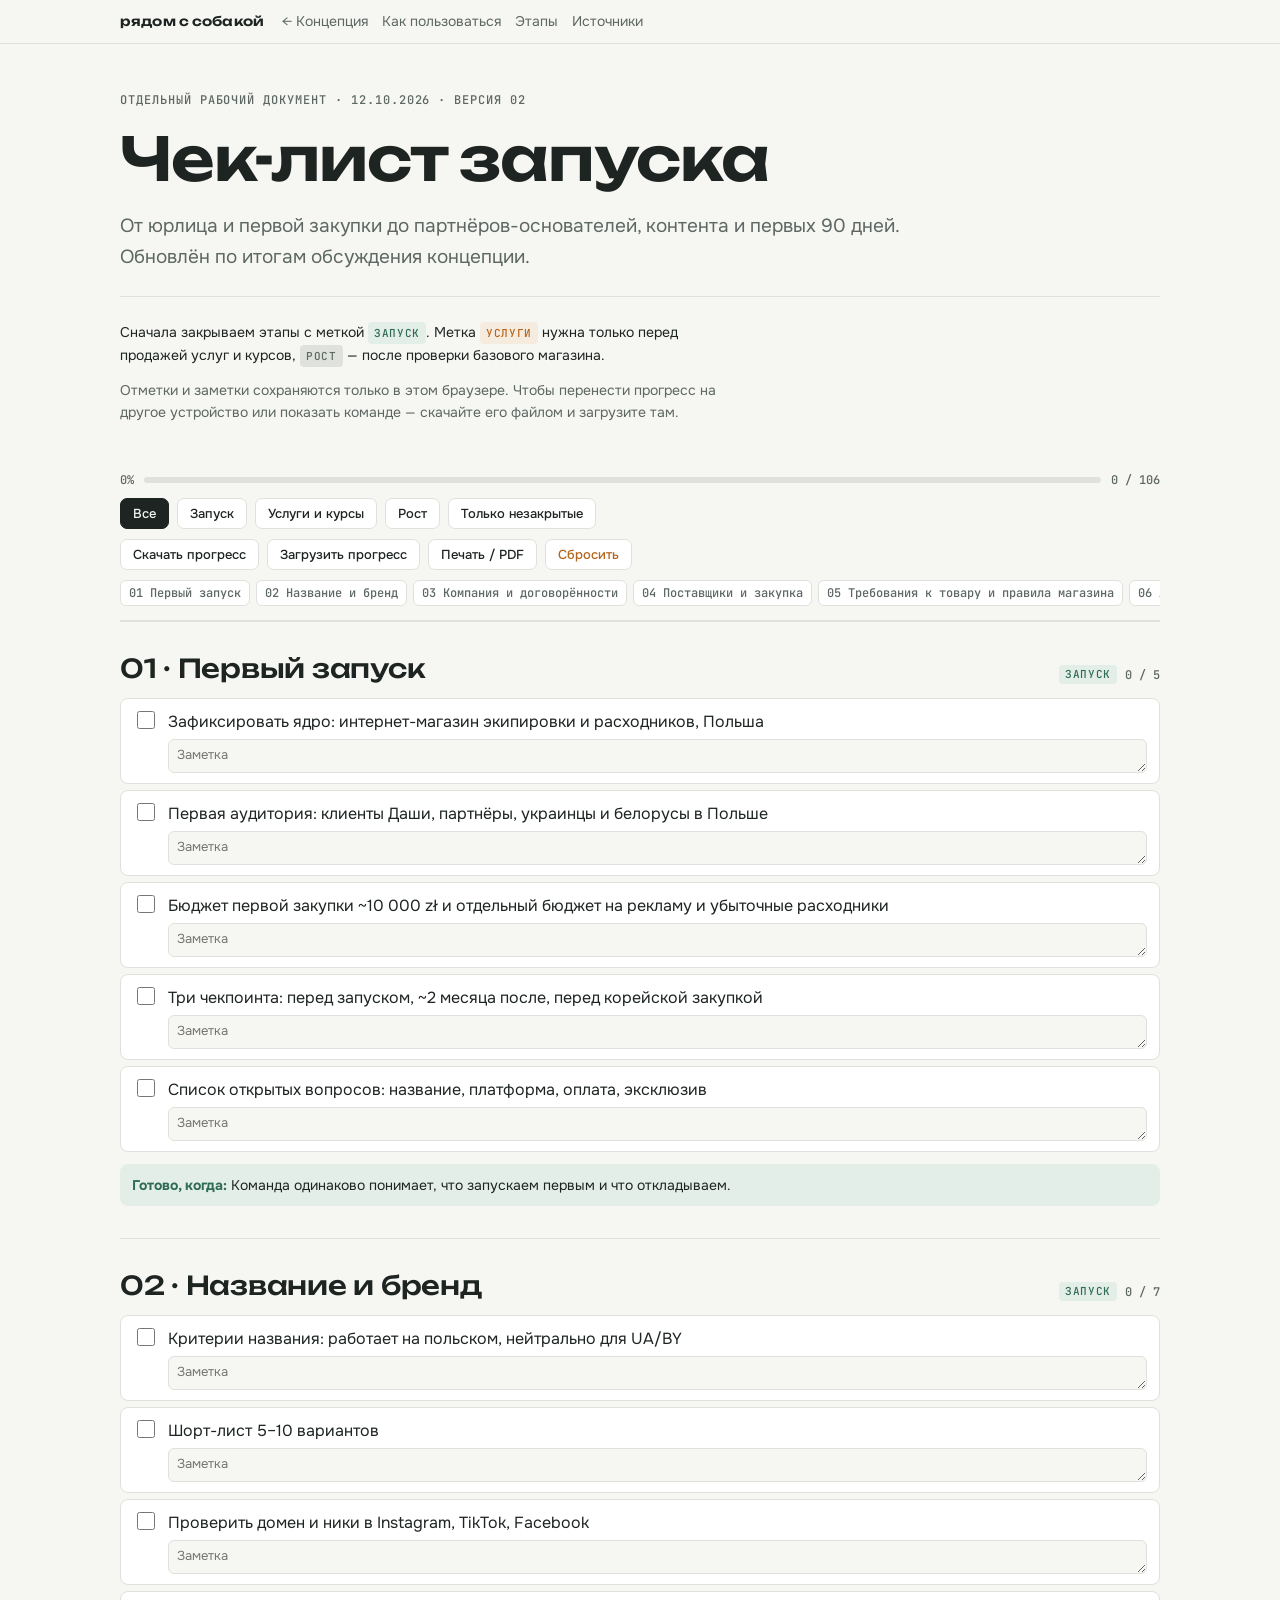
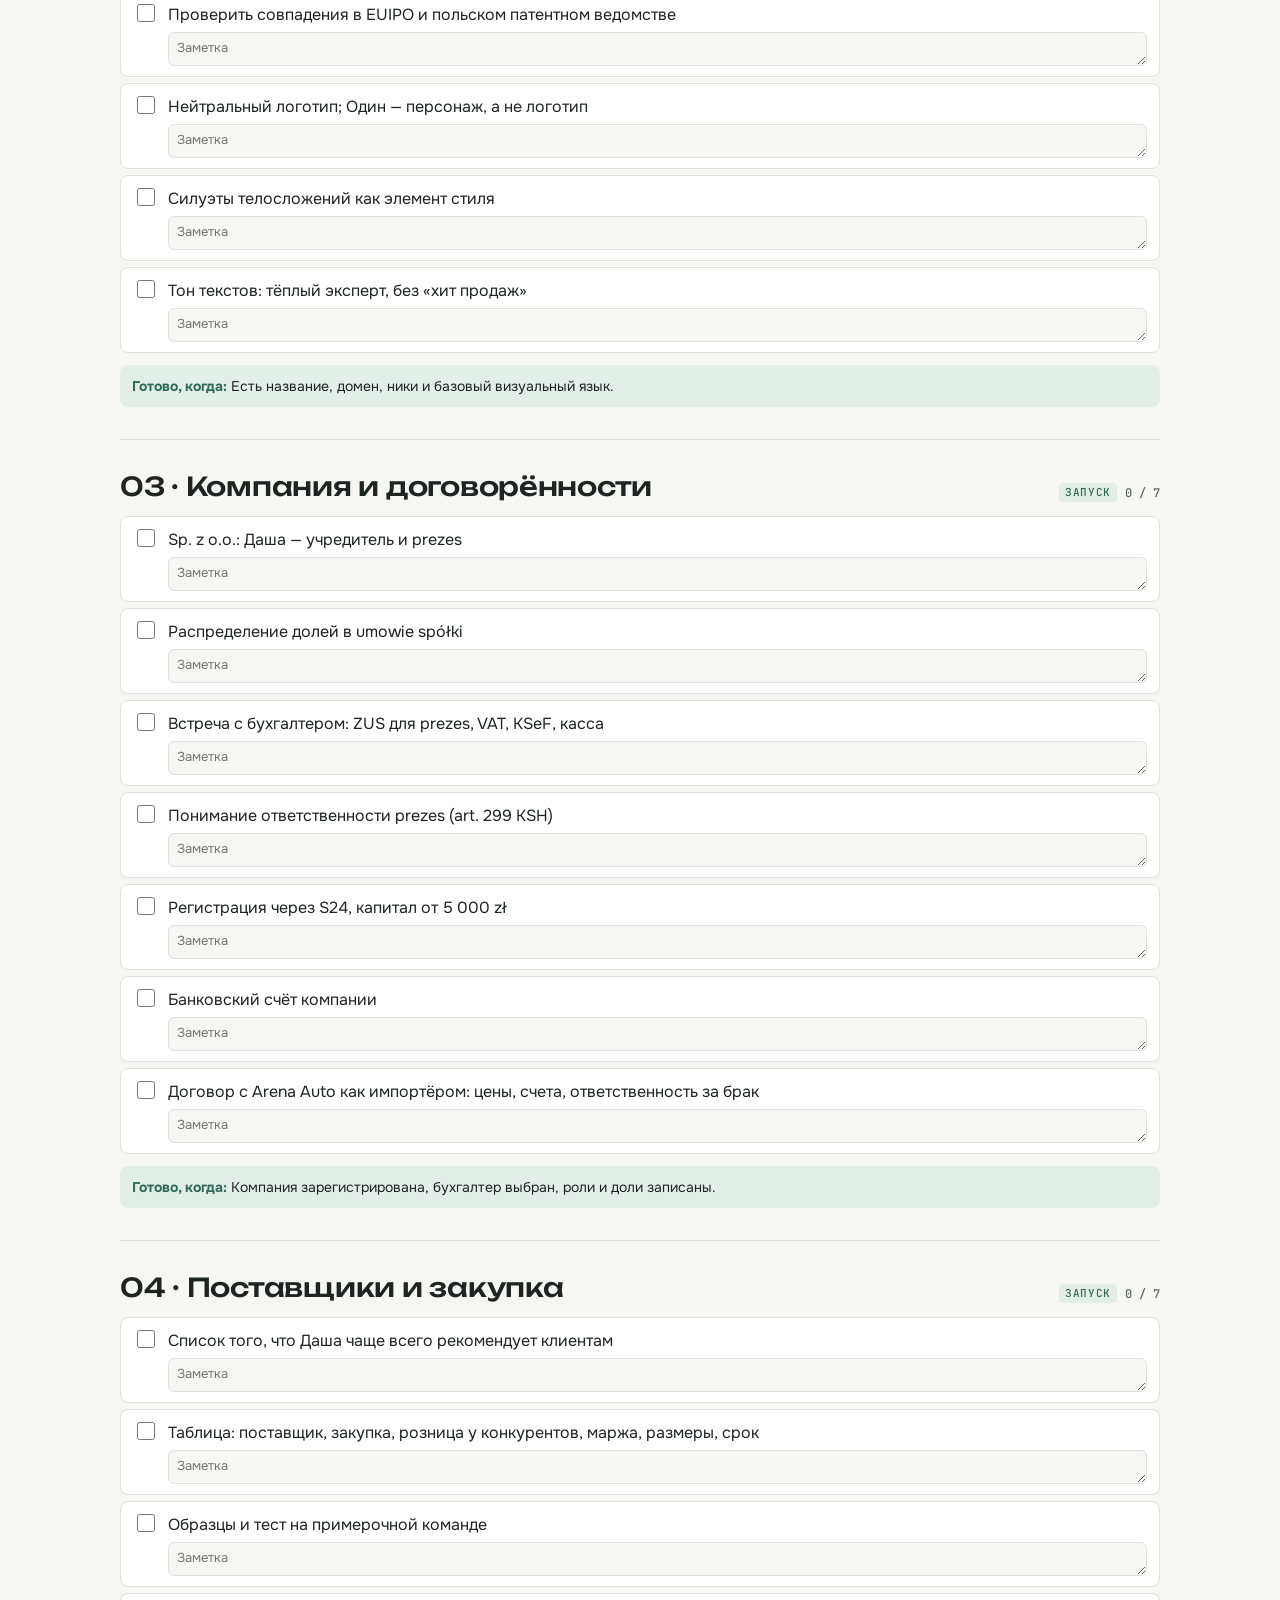
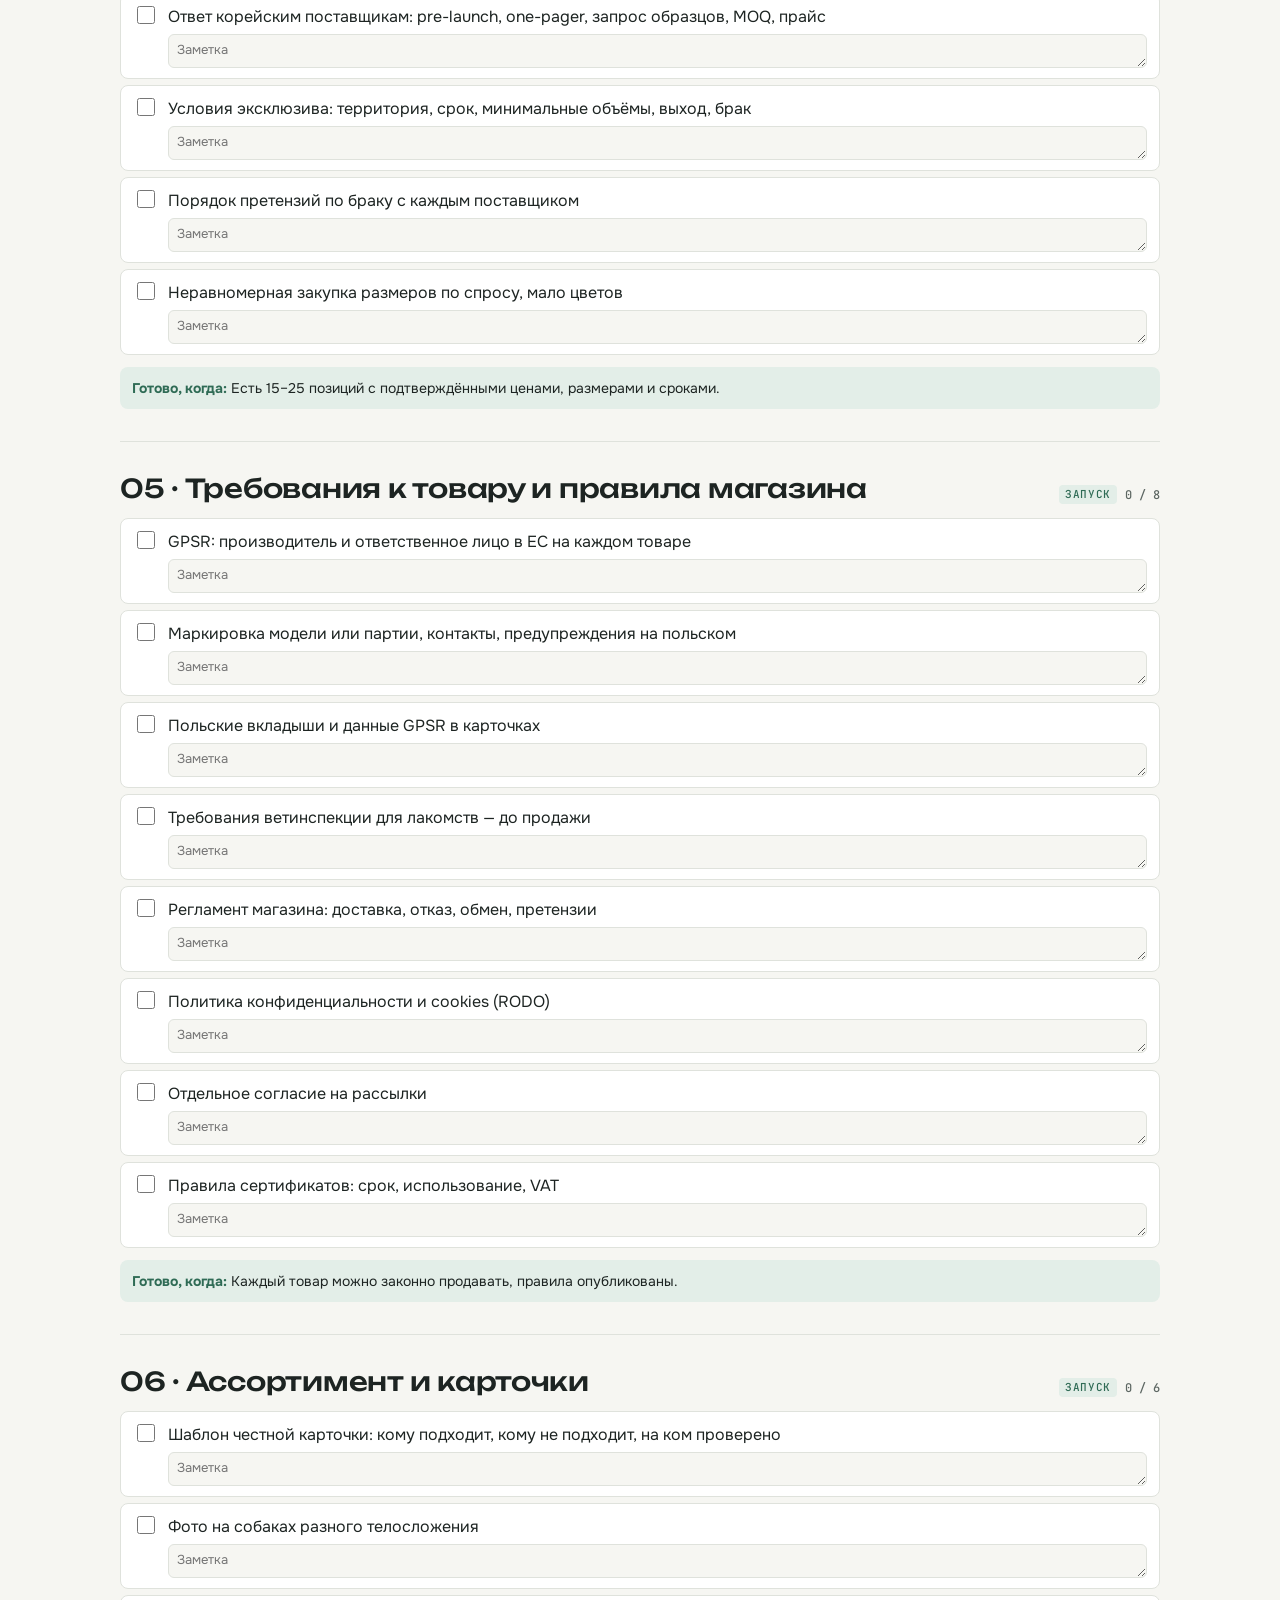
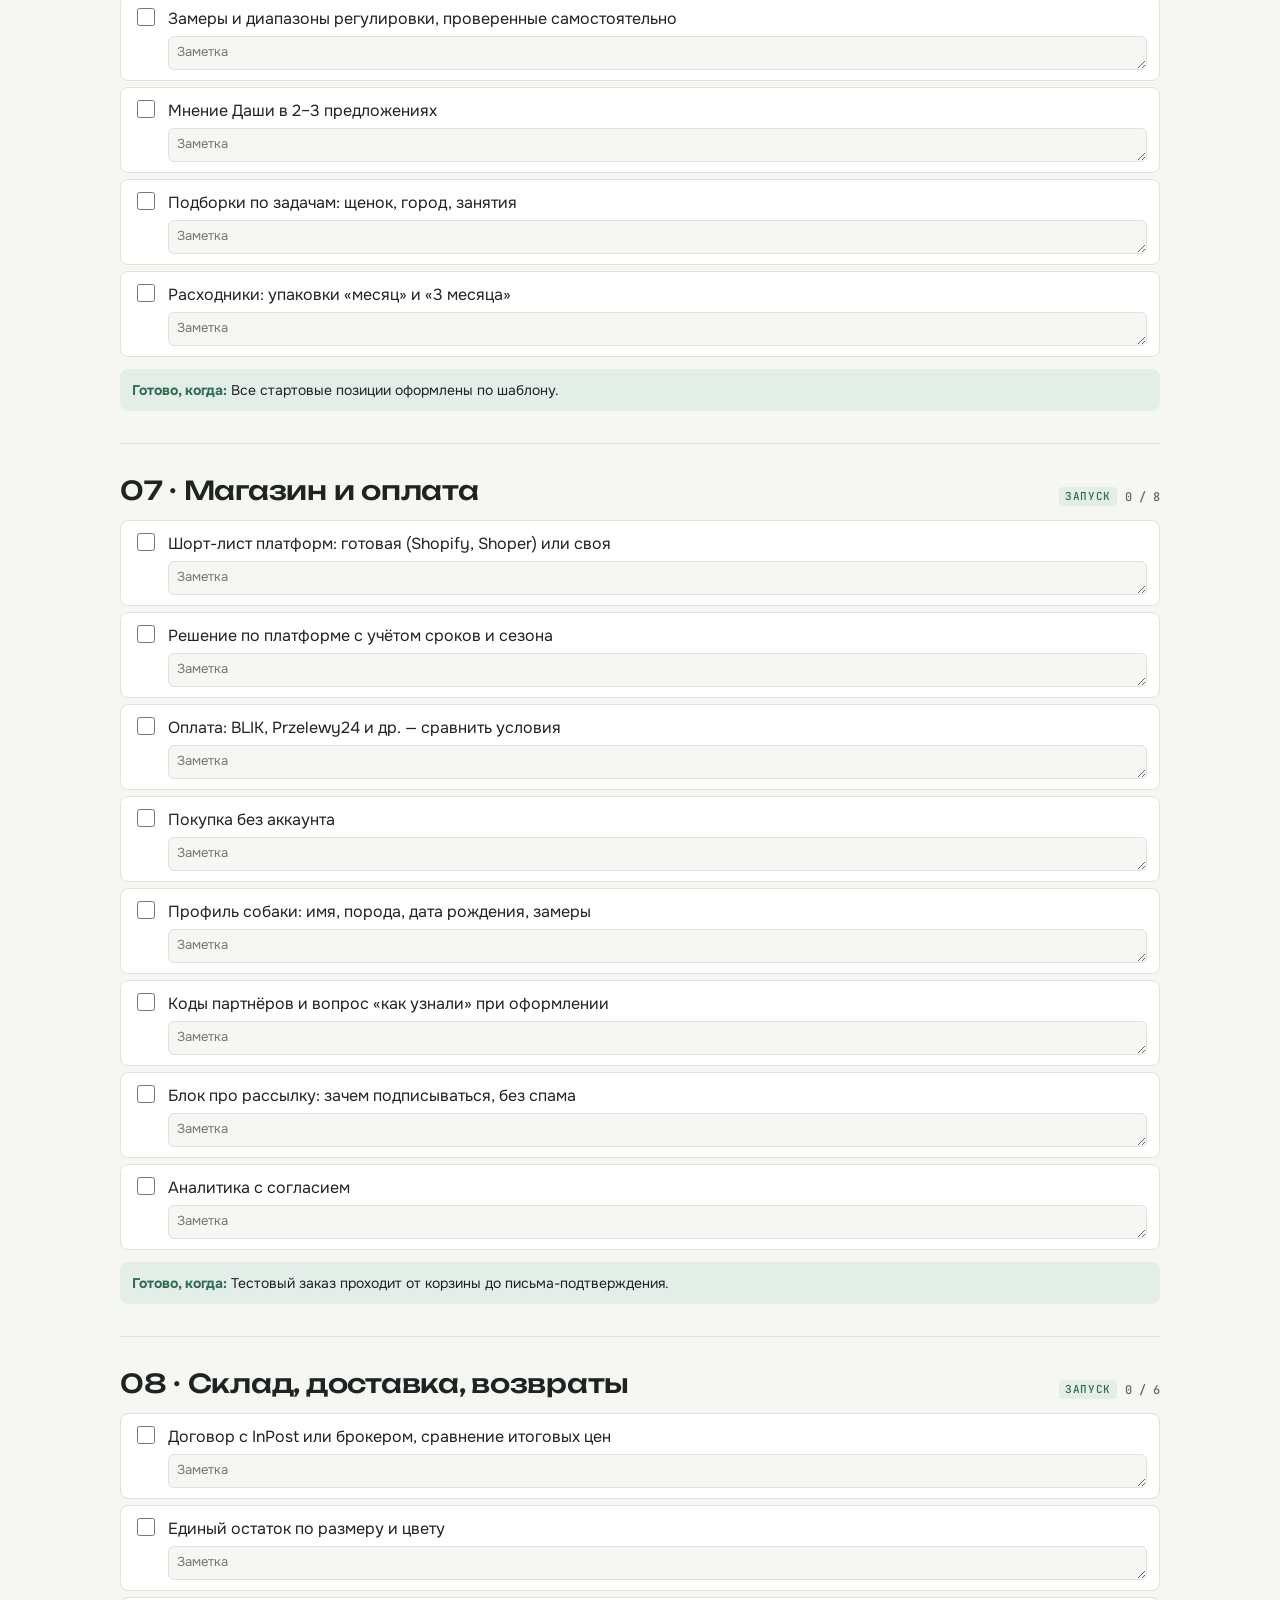
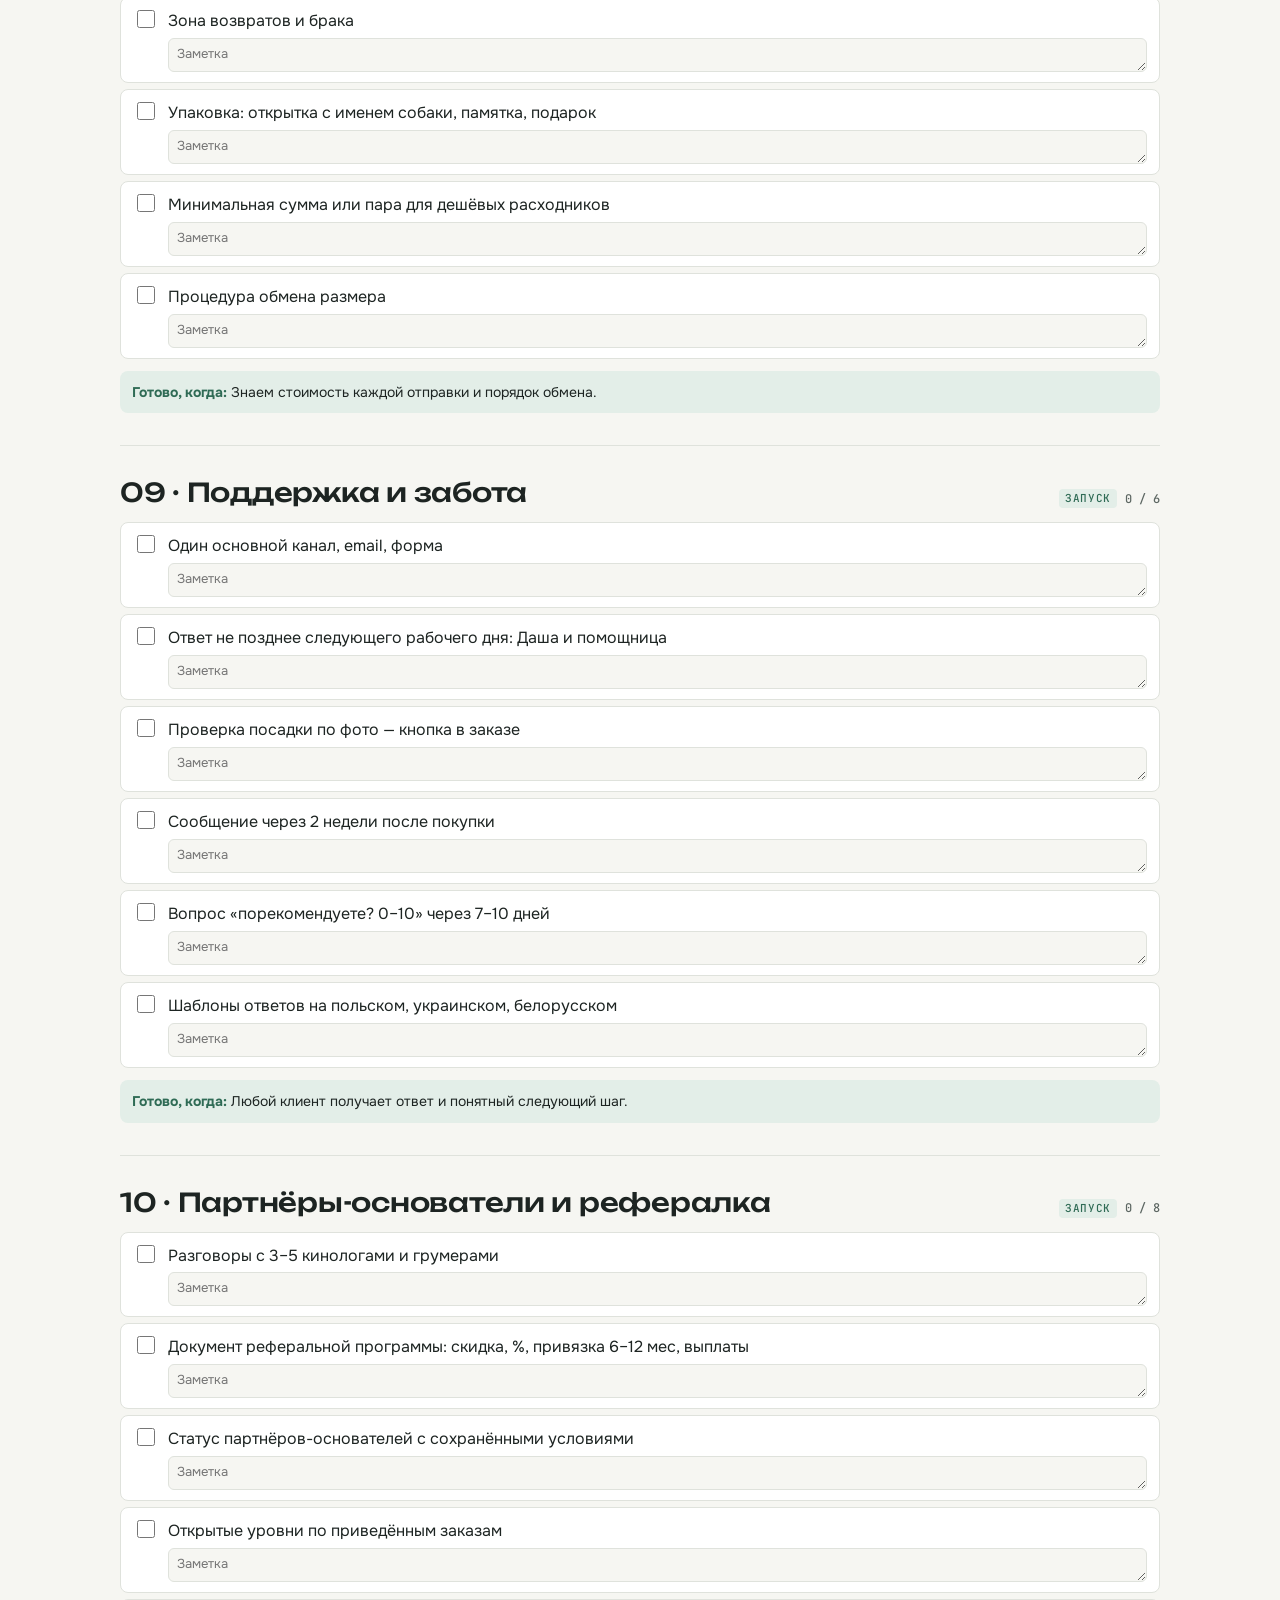
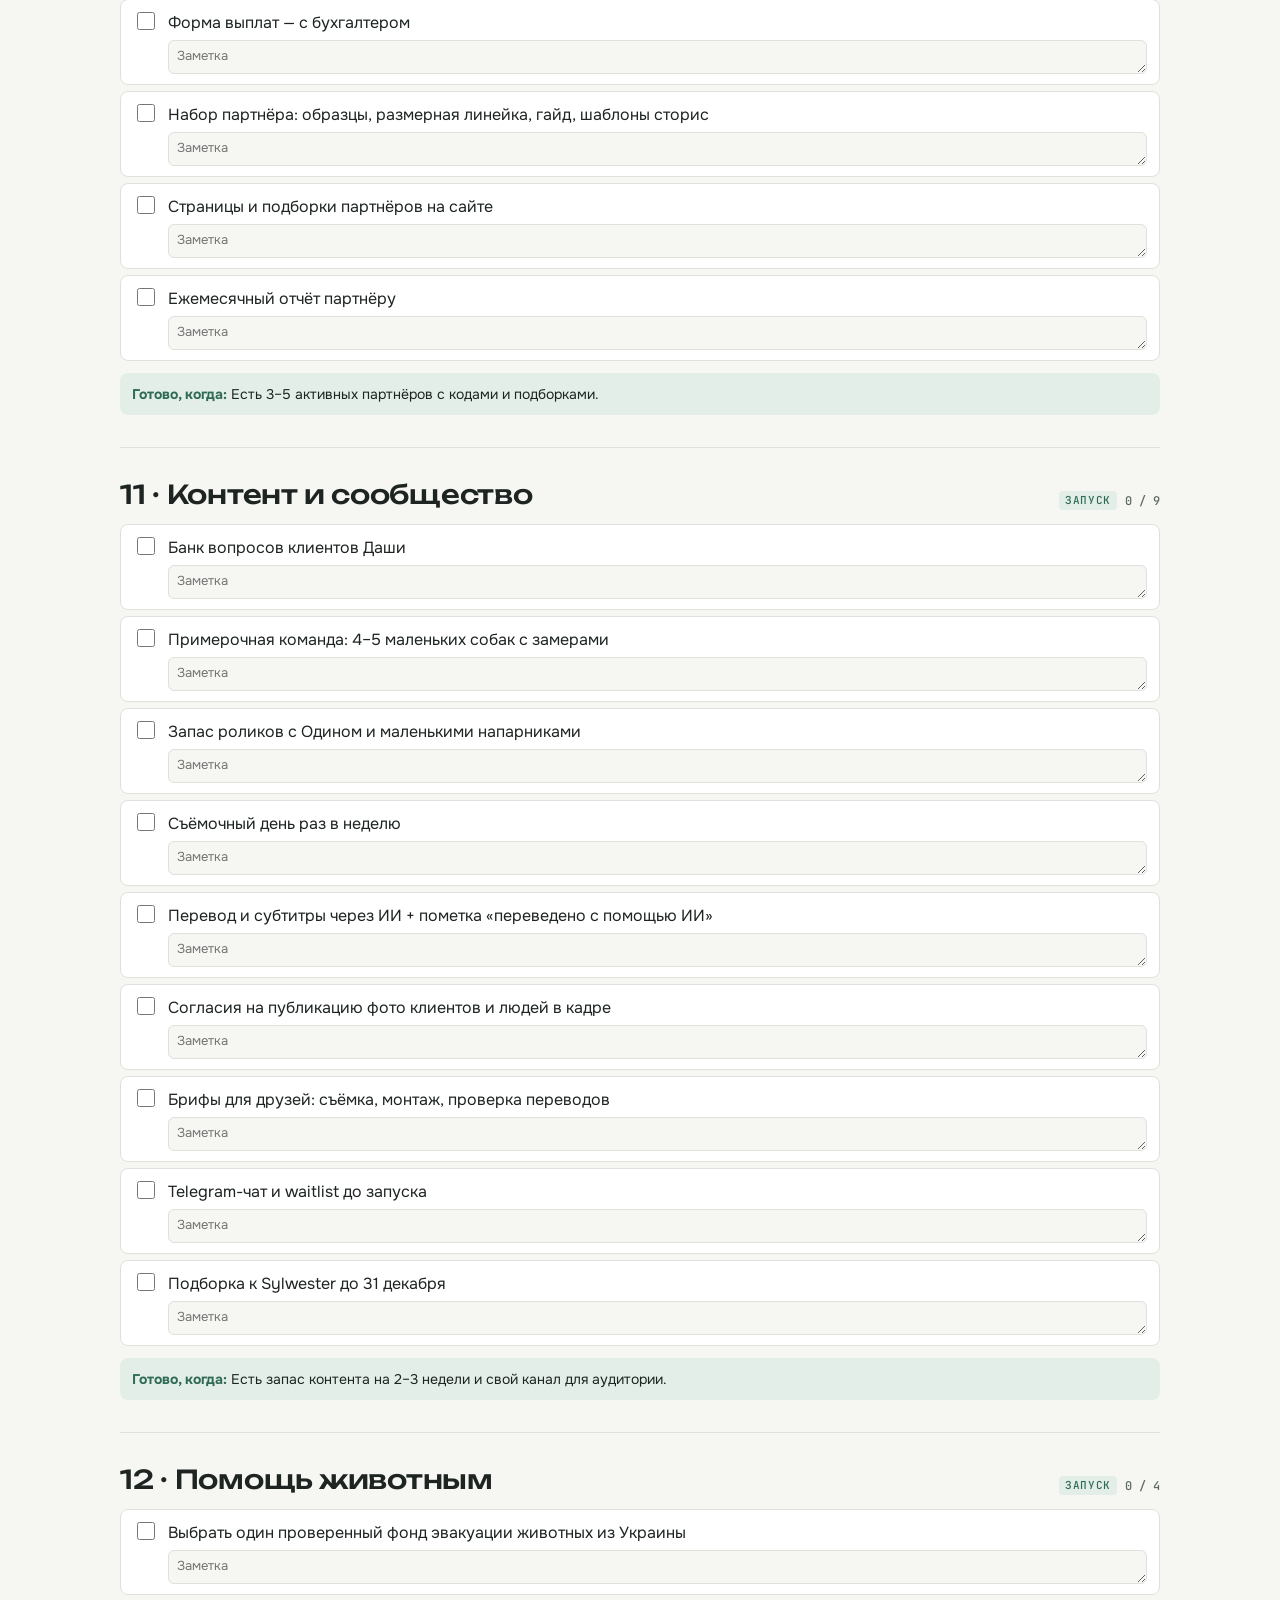
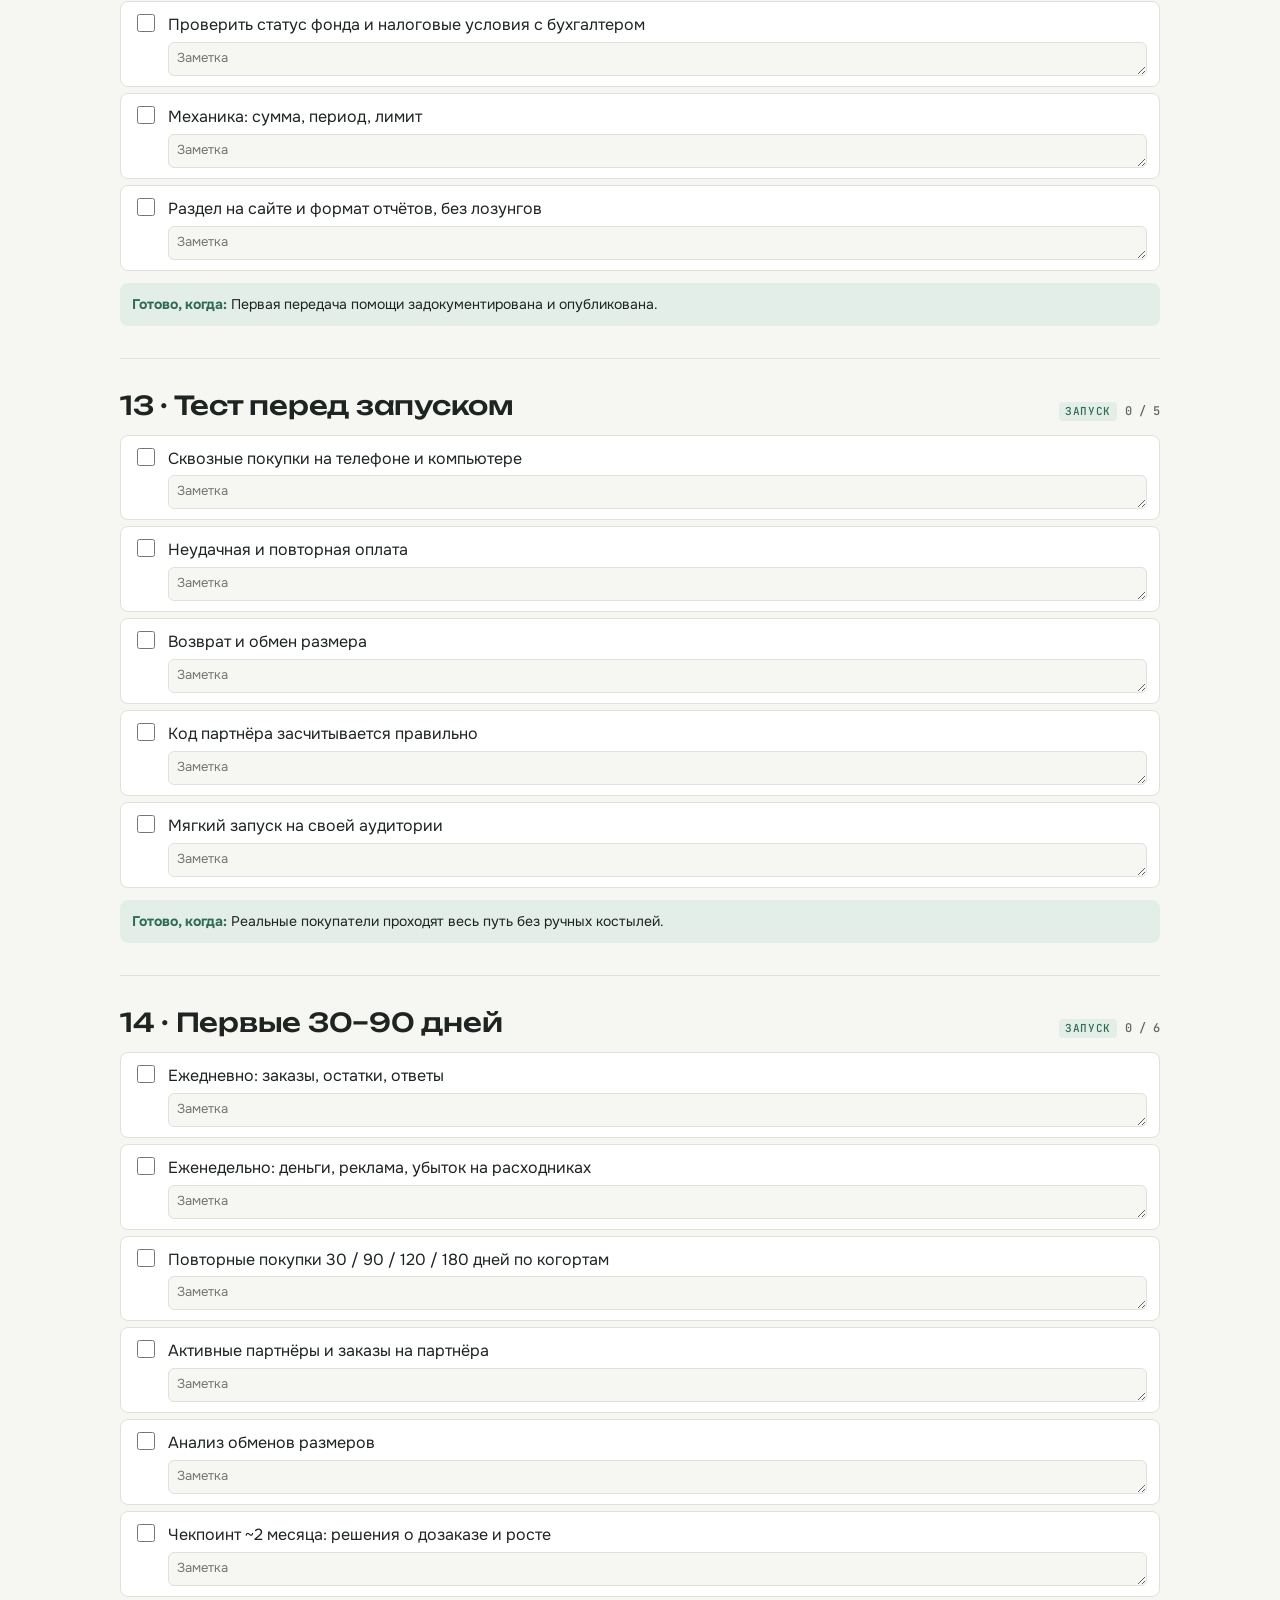
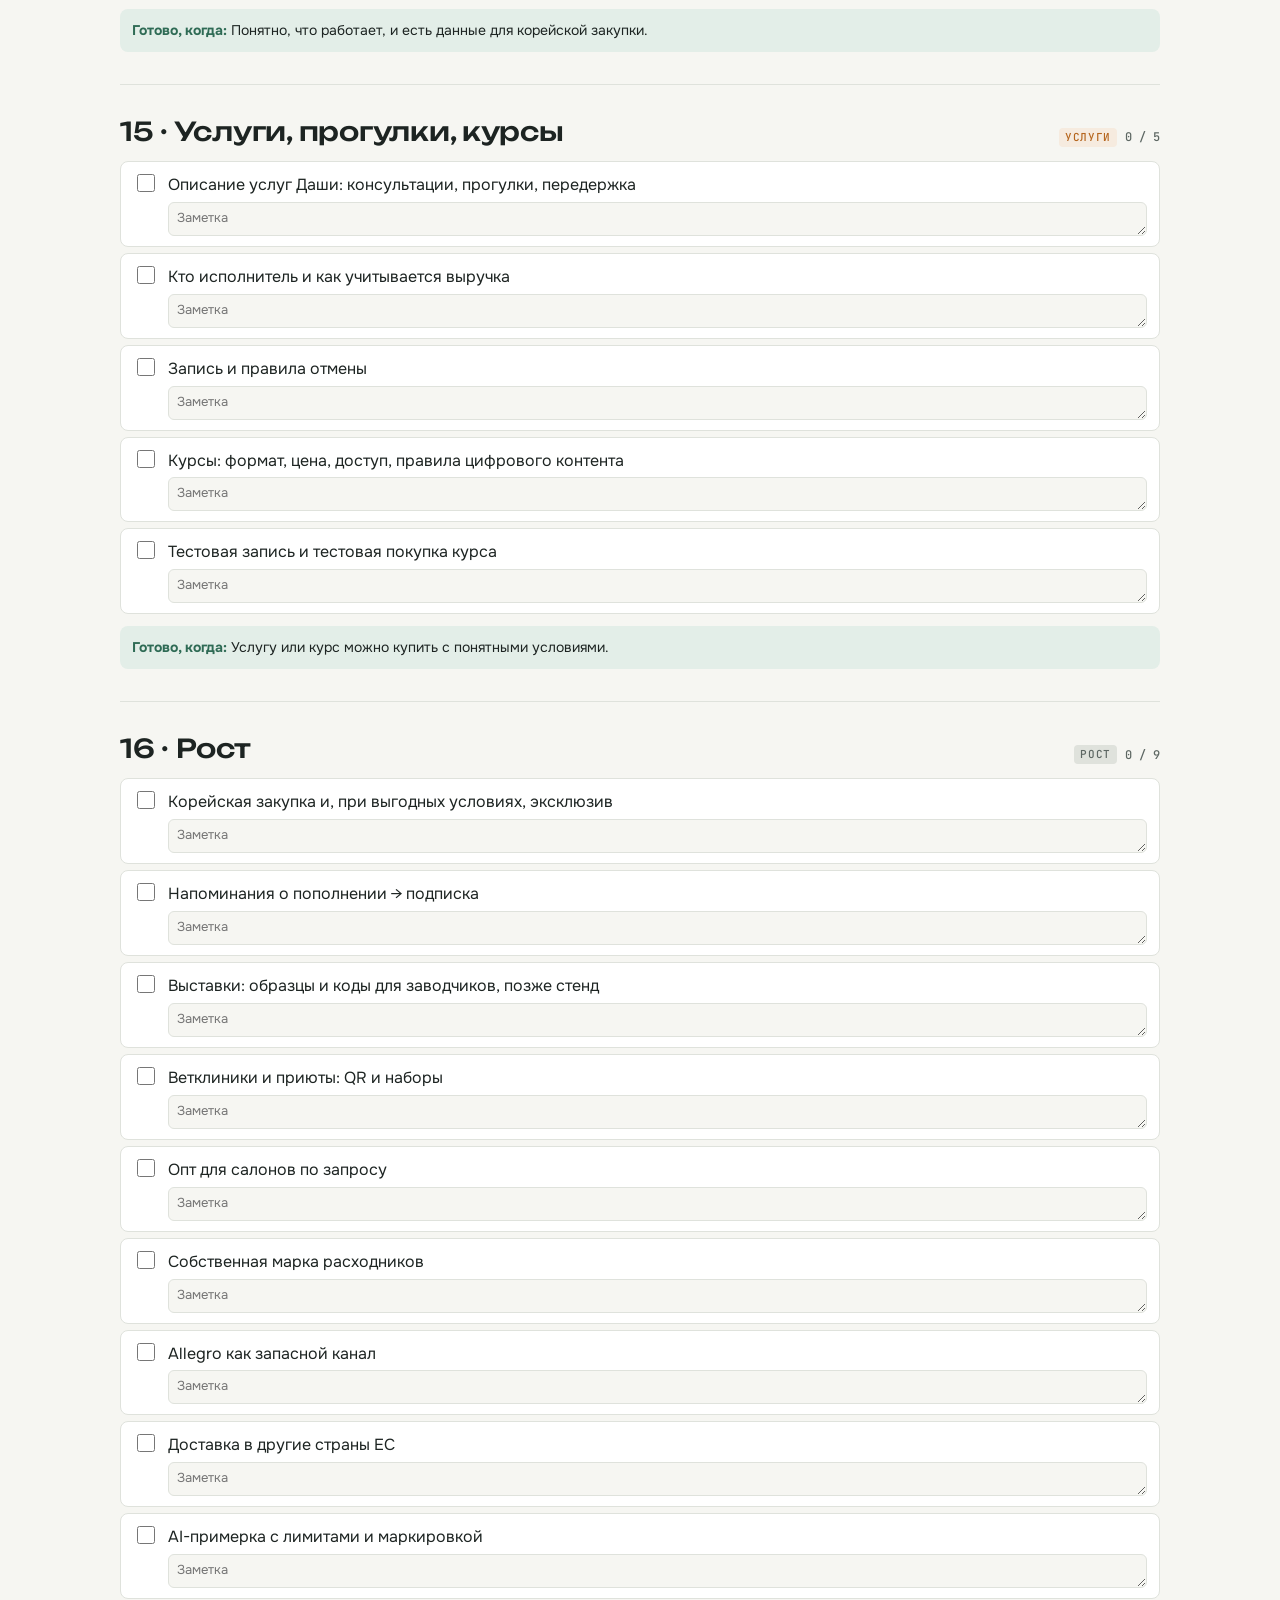
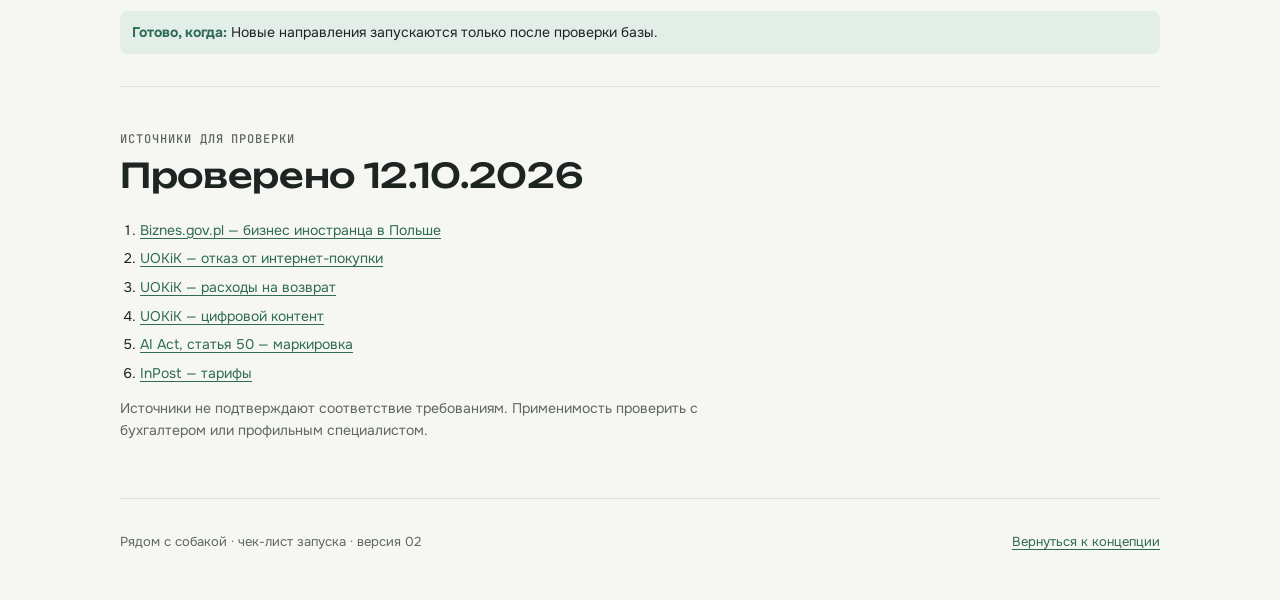
==== checklist.html @ e17682dc "Закрыть страницы от индексации поисковиками Co-Authored-By: Claude Opus 5.5 <noreply@anthropic.com>" ====
<!doctype html>
<html lang="ru">
<head>
<meta charset="utf-8">
<meta name="robots" content="noindex, nofollow">
<meta name="viewport" content="width=device-width, initial-scale=1, viewport-fit=cover">
<title>Рядом с собакой — чек-лист запуска</title>
<meta name="description" content="Рабочий чек-лист запуска интернет-магазина для собак: юрлицо, ассортимент, партнёры, контент, лояльность, Корея.">
<link rel="preconnect" href="https://fonts.googleapis.com">
<link rel="preconnect" href="https://fonts.gstatic.com" crossorigin>
<link rel="stylesheet" href="https://fonts.googleapis.com/css2?family=Unbounded:wght@400;500;600&family=Onest:wght@400;500;650&family=JetBrains+Mono:wght@500&display=swap">
<link rel="stylesheet" href="styles.css">
<style>
  .controls { position: sticky; top: calc(env(safe-area-inset-top, 0px) + 49px); z-index: 5; background: var(--paper); border-bottom: 1px solid var(--line); padding-block: 12px; display: grid; gap: 10px; }
  .row { display: flex; flex-wrap: wrap; gap: 8px; align-items: center; }
  .btn { font: 500 13px/1 var(--font-body); padding: 8px 12px; border-radius: 7px; border: 1px solid var(--line); background: var(--surface); color: var(--ink); cursor: pointer; }
  .btn[aria-pressed="true"] { background: var(--ink); color: var(--paper); border-color: var(--ink); }
  .btn.danger { color: var(--signal); }
  .progress { flex: 1 1 200px; min-width: 0; display: flex; align-items: center; gap: 10px; font: 500 12px var(--font-mono); color: var(--muted); }
  .meter { flex: 1; height: 6px; border-radius: 99px; background: var(--line); overflow: hidden; }
  .meter > i { display: block; height: 100%; width: 0; background: var(--accent); transition: width .3s; }
  .stage-nav { display: flex; gap: 6px; overflow-x: auto; padding-bottom: 2px; scrollbar-width: thin; }
  .stage-nav a { font: 500 12px/1 var(--font-mono); padding: 6px 8px; border-radius: 6px; border: 1px solid var(--line); color: var(--muted); text-decoration: none; white-space: nowrap; background: var(--surface); }
  .stage-nav a.done { color: var(--accent); border-color: var(--accent); }
  .stage { padding-block: 32px; border-top: 1px solid var(--line); }
  .stage-head { display: flex; flex-wrap: wrap; gap: 8px 16px; align-items: baseline; justify-content: space-between; margin-bottom: 14px; }
  .stage-head h2 { font-size: clamp(20px, 2.8vw, 26px); }
  .stage-count { font: 500 12px var(--font-mono); color: var(--muted); }
  .kind { font: 500 11px/1 var(--font-mono); text-transform: uppercase; letter-spacing: .06em; padding: 4px 6px; border-radius: 4px; background: var(--accent-soft); color: var(--accent); }
  .kind.services { background: var(--signal-soft); color: var(--signal); }
  .kind.growth { background: var(--line); color: var(--muted); }
  .items { list-style: none; padding: 0; margin: 0; display: grid; gap: 6px; }
  .item { background: var(--surface); border: 1px solid var(--line); border-radius: 8px; padding: 10px 12px; display: grid; grid-template-columns: auto 1fr; gap: 4px 10px; margin: 0; }
  .item input[type=checkbox] { width: 18px; height: 18px; margin-top: 2px; accent-color: var(--accent); }
  .item label { min-width: 0; cursor: pointer; }
  .item.checked label { color: var(--muted); text-decoration: line-through; text-decoration-color: var(--line); }
  .item textarea { grid-column: 2; width: 100%; min-height: 34px; resize: vertical; font: 13px/1.4 var(--font-body); color: var(--ink); background: var(--paper); border: 1px solid var(--line); border-radius: 6px; padding: 6px 8px; }
  .done-when { margin-top: 12px; font-size: 14px; padding: 10px 12px; border-radius: 8px; background: var(--accent-soft); color: var(--ink); }
  .done-when b { color: var(--accent); }
  .msg { font-size: 13px; color: var(--muted); min-height: 1em; }
  @media print { .controls, .item textarea:placeholder-shown { display: none !important; } .item { break-inside: avoid; } }
</style>
</head>
<body>

<header class="bar">
  <div class="wrap">
    <a class="brand" href="index.html">рядом с собакой</a>
    <nav aria-label="Навигация">
      <a href="index.html">← Концепция</a>
      <a href="#how">Как пользоваться</a>
      <a href="#list">Этапы</a>
      <a href="#sources">Источники</a>
    </nav>
  </div>
</header>

<main class="wrap">
  <div class="hero" style="padding-block:48px 24px">
    <div class="eyebrow">Отдельный рабочий документ · 12.10.2026 · версия 02</div>
    <h1>Чек-лист запуска</h1>
    <p class="lead">От юрлица и первой закупки до партнёров-основателей, контента и первых 90 дней. Обновлён по итогам обсуждения концепции.</p>
  </div>

  <section id="how" style="padding-block:24px">
    <div class="col small">
      <p>Сначала закрываем этапы с меткой <span class="kind">запуск</span>. Метка <span class="kind services">услуги</span> нужна только перед продажей услуг и курсов, <span class="kind growth">рост</span> — после проверки базового магазина.</p>
      <p class="muted">Отметки и заметки сохраняются только в этом браузере. Чтобы перенести прогресс на другое устройство или показать команде — скачайте его файлом и загрузите там.</p>
    </div>
  </section>

  <div class="controls" id="controls">
    <div class="row">
      <div class="progress"><span id="pct">0%</span><div class="meter"><i id="bar"></i></div><span id="cnt">0 / 0</span></div>
    </div>
    <div class="row" role="group" aria-label="Фильтр">
      <button class="btn" data-f="all" aria-pressed="true">Все</button>
      <button class="btn" data-f="launch" aria-pressed="false">Запуск</button>
      <button class="btn" data-f="services" aria-pressed="false">Услуги и курсы</button>
      <button class="btn" data-f="growth" aria-pressed="false">Рост</button>
      <button class="btn" id="open" aria-pressed="false">Только незакрытые</button>
    </div>
    <div class="row no-print">
      <button class="btn" id="export">Скачать прогресс</button>
      <label class="btn" for="importFile">Загрузить прогресс</label>
      <input type="file" id="importFile" accept="application/json" hidden>
      <button class="btn" id="print">Печать / PDF</button>
      <button class="btn danger" id="reset">Сбросить</button>
      <span class="msg" id="msg" role="status"></span>
    </div>
    <nav class="stage-nav" id="stageNav" aria-label="Этапы"></nav>
  </div>

  <div id="list"></div>

  <section id="sources">
    <div class="sec-head"><div class="eyebrow">Источники для проверки</div><h2>Проверено 12.10.2026</h2></div>
    <ol class="sources col">
      <li><a href="https://biznes.gov.pl/pl/portal/00806" target="_blank" rel="noopener">Biznes.gov.pl — бизнес иностранца в Польше</a></li>
      <li><a href="https://prawakonsumenta.uokik.gov.pl/prawo-odstapienia-od-umowy/terminy-odstapienie/" target="_blank" rel="noopener">UOKiK — отказ от интернет-покупки</a></li>
      <li><a href="https://prawakonsumenta.uokik.gov.pl/prawo-odstapienia-od-umowy/koszty/" target="_blank" rel="noopener">UOKiK — расходы на возврат</a></li>
      <li><a href="https://prawakonsumenta.uokik.gov.pl/pytania-i-odpowiedzi/prawo-do-informacji/" target="_blank" rel="noopener">UOKiK — цифровой контент</a></li>
      <li><a href="https://www.lewissilkin.com/insights/2026/07/31/the-new-ai-labelling-rules-for-deployers-in-the-advertising-supply-chain" target="_blank" rel="noopener">AI Act, статья 50 — маркировка</a></li>
      <li><a href="https://inpost.pl/cenniki" target="_blank" rel="noopener">InPost — тарифы</a></li>
    </ol>
    <p class="small muted col">Источники не подтверждают соответствие требованиям. Применимость проверить с бухгалтером или профильным специалистом.</p>
  </section>
</main>

<footer class="wrap">
  <span>Рядом с собакой · чек-лист запуска · версия 02</span>
  <a href="index.html">Вернуться к концепции</a>
</footer>

<script>
const STAGES = [
  { id: "scope", kind: "launch", title: "Первый запуск", items: [
    "Зафиксировать ядро: интернет-магазин экипировки и расходников, Польша",
    "Первая аудитория: клиенты Даши, партнёры, украинцы и белорусы в Польше",
    "Бюджет первой закупки ~10 000 zł и отдельный бюджет на рекламу и убыточные расходники",
    "Три чекпоинта: перед запуском, ~2 месяца после, перед корейской закупкой",
    "Список открытых вопросов: название, платформа, оплата, эксклюзив"
  ], done: "Команда одинаково понимает, что запускаем первым и что откладываем." },
  { id: "name", kind: "launch", title: "Название и бренд", items: [
    "Критерии названия: работает на польском, нейтрально для UA/BY",
    "Шорт-лист 5–10 вариантов",
    "Проверить домен и ники в Instagram, TikTok, Facebook",
    "Проверить совпадения в EUIPO и польском патентном ведомстве",
    "Нейтральный логотип; Один — персонаж, а не логотип",
    "Силуэты телосложений как элемент стиля",
    "Тон текстов: тёплый эксперт, без «хит продаж»"
  ], done: "Есть название, домен, ники и базовый визуальный язык." },
  { id: "entity", kind: "launch", title: "Компания и договорённости", items: [
    "Sp. z o.o.: Даша — учредитель и prezes",
    "Распределение долей в umowie spółki",
    "Встреча с бухгалтером: ZUS для prezes, VAT, KSeF, касса",
    "Понимание ответственности prezes (art. 299 KSH)",
    "Регистрация через S24, капитал от 5 000 zł",
    "Банковский счёт компании",
    "Договор с Arena Auto как импортёром: цены, счета, ответственность за брак"
  ], done: "Компания зарегистрирована, бухгалтер выбран, роли и доли записаны." },
  { id: "suppliers", kind: "launch", title: "Поставщики и закупка", items: [
    "Список того, что Даша чаще всего рекомендует клиентам",
    "Таблица: поставщик, закупка, розница у конкурентов, маржа, размеры, срок",
    "Образцы и тест на примерочной команде",
    "Ответ корейским поставщикам: pre-launch, one-pager, запрос образцов, MOQ, прайс",
    "Условия эксклюзива: территория, срок, минимальные объёмы, выход, брак",
    "Порядок претензий по браку с каждым поставщиком",
    "Неравномерная закупка размеров по спросу, мало цветов"
  ], done: "Есть 15–25 позиций с подтверждёнными ценами, размерами и сроками." },
  { id: "rules", kind: "launch", title: "Требования к товару и правила магазина", items: [
    "GPSR: производитель и ответственное лицо в ЕС на каждом товаре",
    "Маркировка модели или партии, контакты, предупреждения на польском",
    "Польские вкладыши и данные GPSR в карточках",
    "Требования ветинспекции для лакомств — до продажи",
    "Регламент магазина: доставка, отказ, обмен, претензии",
    "Политика конфиденциальности и cookies (RODO)",
    "Отдельное согласие на рассылки",
    "Правила сертификатов: срок, использование, VAT"
  ], done: "Каждый товар можно законно продавать, правила опубликованы." },
  { id: "listing", kind: "launch", title: "Ассортимент и карточки", items: [
    "Шаблон честной карточки: кому подходит, кому не подходит, на ком проверено",
    "Фото на собаках разного телосложения",
    "Замеры и диапазоны регулировки, проверенные самостоятельно",
    "Мнение Даши в 2–3 предложениях",
    "Подборки по задачам: щенок, город, занятия",
    "Расходники: упаковки «месяц» и «3 месяца»"
  ], done: "Все стартовые позиции оформлены по шаблону." },
  { id: "store", kind: "launch", title: "Магазин и оплата", items: [
    "Шорт-лист платформ: готовая (Shopify, Shoper) или своя",
    "Решение по платформе с учётом сроков и сезона",
    "Оплата: BLIK, Przelewy24 и др. — сравнить условия",
    "Покупка без аккаунта",
    "Профиль собаки: имя, порода, дата рождения, замеры",
    "Коды партнёров и вопрос «как узнали» при оформлении",
    "Блок про рассылку: зачем подписываться, без спама",
    "Аналитика с согласием"
  ], done: "Тестовый заказ проходит от корзины до письма-подтверждения." },
  { id: "delivery", kind: "launch", title: "Склад, доставка, возвраты", items: [
    "Договор с InPost или брокером, сравнение итоговых цен",
    "Единый остаток по размеру и цвету",
    "Зона возвратов и брака",
    "Упаковка: открытка с именем собаки, памятка, подарок",
    "Минимальная сумма или пара для дешёвых расходников",
    "Процедура обмена размера"
  ], done: "Знаем стоимость каждой отправки и порядок обмена." },
  { id: "support", kind: "launch", title: "Поддержка и забота", items: [
    "Один основной канал, email, форма",
    "Ответ не позднее следующего рабочего дня: Даша и помощница",
    "Проверка посадки по фото — кнопка в заказе",
    "Сообщение через 2 недели после покупки",
    "Вопрос «порекомендуете? 0–10» через 7–10 дней",
    "Шаблоны ответов на польском, украинском, белорусском"
  ], done: "Любой клиент получает ответ и понятный следующий шаг." },
  { id: "partners", kind: "launch", title: "Партнёры-основатели и рефералка", items: [
    "Разговоры с 3–5 кинологами и грумерами",
    "Документ реферальной программы: скидка, %, привязка 6–12 мес, выплаты",
    "Статус партнёров-основателей с сохранёнными условиями",
    "Открытые уровни по приведённым заказам",
    "Форма выплат — с бухгалтером",
    "Набор партнёра: образцы, размерная линейка, гайд, шаблоны сторис",
    "Страницы и подборки партнёров на сайте",
    "Ежемесячный отчёт партнёру"
  ], done: "Есть 3–5 активных партнёров с кодами и подборками." },
  { id: "content", kind: "launch", title: "Контент и сообщество", items: [
    "Банк вопросов клиентов Даши",
    "Примерочная команда: 4–5 маленьких собак с замерами",
    "Запас роликов с Одином и маленькими напарниками",
    "Съёмочный день раз в неделю",
    "Перевод и субтитры через ИИ + пометка «переведено с помощью ИИ»",
    "Согласия на публикацию фото клиентов и людей в кадре",
    "Брифы для друзей: съёмка, монтаж, проверка переводов",
    "Telegram-чат и waitlist до запуска",
    "Подборка к Sylwester до 31 декабря"
  ], done: "Есть запас контента на 2–3 недели и свой канал для аудитории." },
  { id: "help", kind: "launch", title: "Помощь животным", items: [
    "Выбрать один проверенный фонд эвакуации животных из Украины",
    "Проверить статус фонда и налоговые условия с бухгалтером",
    "Механика: сумма, период, лимит",
    "Раздел на сайте и формат отчётов, без лозунгов"
  ], done: "Первая передача помощи задокументирована и опубликована." },
  { id: "test", kind: "launch", title: "Тест перед запуском", items: [
    "Сквозные покупки на телефоне и компьютере",
    "Неудачная и повторная оплата",
    "Возврат и обмен размера",
    "Код партнёра засчитывается правильно",
    "Мягкий запуск на своей аудитории"
  ], done: "Реальные покупатели проходят весь путь без ручных костылей." },
  { id: "first90", kind: "launch", title: "Первые 30–90 дней", items: [
    "Ежедневно: заказы, остатки, ответы",
    "Еженедельно: деньги, реклама, убыток на расходниках",
    "Повторные покупки 30 / 90 / 120 / 180 дней по когортам",
    "Активные партнёры и заказы на партнёра",
    "Анализ обменов размеров",
    "Чекпоинт ~2 месяца: решения о дозаказе и росте"
  ], done: "Понятно, что работает, и есть данные для корейской закупки." },
  { id: "services", kind: "services", title: "Услуги, прогулки, курсы", items: [
    "Описание услуг Даши: консультации, прогулки, передержка",
    "Кто исполнитель и как учитывается выручка",
    "Запись и правила отмены",
    "Курсы: формат, цена, доступ, правила цифрового контента",
    "Тестовая запись и тестовая покупка курса"
  ], done: "Услугу или курс можно купить с понятными условиями." },
  { id: "growth", kind: "growth", title: "Рост", items: [
    "Корейская закупка и, при выгодных условиях, эксклюзив",
    "Напоминания о пополнении → подписка",
    "Выставки: образцы и коды для заводчиков, позже стенд",
    "Ветклиники и приюты: QR и наборы",
    "Опт для салонов по запросу",
    "Собственная марка расходников",
    "Allegro как запасной канал",
    "Доставка в другие страны ЕС",
    "AI-примерка с лимитами и маркировкой"
  ], done: "Новые направления запускаются только после проверки базы." }
];

const KEY = "rss-checklist-v2";
let state = { checked: {}, notes: {} };
let filter = "all", onlyOpen = false;

function load() { try { const s = JSON.parse(localStorage.getItem(KEY) || "null"); if (s && s.checked) state = s; } catch (e) {} }
function save() { try { localStorage.setItem(KEY, JSON.stringify(state)); } catch (e) {} }
function idOf(s, i) { return s.id + "-" + i; }
const kindLabel = { launch: "запуск", services: "услуги", growth: "рост" };

function render() {
  const list = document.getElementById("list"), nav = document.getElementById("stageNav");
  list.innerHTML = ""; nav.innerHTML = "";
  let total = 0, done = 0;
  STAGES.forEach((s, si) => {
    const ids = s.items.map((_, i) => idOf(s, i));
    const sd = ids.filter(id => state.checked[id]).length;
    total += ids.length; done += sd;
    const a = document.createElement("a");
    a.href = "#st-" + s.id; a.textContent = String(si + 1).padStart(2, "0") + " " + s.title;
    if (sd === ids.length) a.className = "done";
    nav.appendChild(a);
    if (filter !== "all" && s.kind !== filter) return;
    const visible = s.items.map((t, i) => ({ t, id: ids[i] })).filter(x => !onlyOpen || !state.checked[x.id]);
    if (!visible.length) return;
    const sec = document.createElement("section");
    sec.className = "stage"; sec.id = "st-" + s.id;
    sec.innerHTML = `<div class="stage-head"><h2>${String(si + 1).padStart(2, "0")} · ${s.title}</h2><span class="row"><span class="kind ${s.kind}">${kindLabel[s.kind]}</span><span class="stage-count">${sd} / ${ids.length}</span></span></div>`;
    const ul = document.createElement("ul"); ul.className = "items";
    visible.forEach(({ t, id }) => {
      const li = document.createElement("li");
      li.className = "item" + (state.checked[id] ? " checked" : "");
      const cb = document.createElement("input"); cb.type = "checkbox"; cb.id = "cb-" + id; cb.checked = !!state.checked[id];
      const lb = document.createElement("label"); lb.htmlFor = cb.id; lb.textContent = t;
      const ta = document.createElement("textarea"); ta.id = "nt-" + id; ta.placeholder = "Заметка"; ta.value = state.notes[id] || ""; ta.rows = 1;
      cb.addEventListener("change", () => { if (cb.checked) state.checked[id] = true; else delete state.checked[id]; save(); render(); });
      ta.addEventListener("input", () => { if (ta.value) state.notes[id] = ta.value; else delete state.notes[id]; save(); });
      li.append(cb, lb, ta); ul.appendChild(li);
    });
    sec.appendChild(ul);
    const dw = document.createElement("div"); dw.className = "done-when"; dw.innerHTML = "<b>Готово, когда:</b> " + s.done;
    sec.appendChild(dw);
    list.appendChild(sec);
  });
  const pct = total ? Math.round(done / total * 100) : 0;
  document.getElementById("pct").textContent = pct + "%";
  document.getElementById("cnt").textContent = done + " / " + total;
  document.getElementById("bar").style.width = pct + "%";
}

function msg(t) { const m = document.getElementById("msg"); m.textContent = t; setTimeout(() => { if (m.textContent === t) m.textContent = ""; }, 4000); }

document.querySelectorAll("[data-f]").forEach(b => b.addEventListener("click", () => {
  filter = b.dataset.f;
  document.querySelectorAll("[data-f]").forEach(x => x.setAttribute("aria-pressed", x === b ? "true" : "false"));
  render();
}));
document.getElementById("open").addEventListener("click", e => { onlyOpen = !onlyOpen; e.currentTarget.setAttribute("aria-pressed", String(onlyOpen)); render(); });
document.getElementById("export").addEventListener("click", () => {
  const blob = new Blob([JSON.stringify({ version: 2, date: new Date().toISOString(), ...state }, null, 2)], { type: "application/json" });
  const a = document.createElement("a"); a.href = URL.createObjectURL(blob); a.download = "checklist-progress.json"; a.click();
  setTimeout(() => URL.revokeObjectURL(a.href), 1000); msg("Файл прогресса скачан.");
});
document.getElementById("importFile").addEventListener("change", e => {
  const f = e.target.files[0]; if (!f) return;
  const r = new FileReader();
  r.onload = () => { try { const d = JSON.parse(r.result); state = { checked: d.checked || {}, notes: d.notes || {} }; save(); render(); msg("Прогресс загружен."); } catch (err) { msg("Не удалось прочитать файл: нужен JSON, скачанный с этой страницы."); } };
  r.readAsText(f); e.target.value = "";
});
document.getElementById("print").addEventListener("click", () => window.print());
let resetArmed = false;
document.getElementById("reset").addEventListener("click", e => {
  if (!resetArmed) { resetArmed = true; e.currentTarget.textContent = "Точно сбросить?"; setTimeout(() => { resetArmed = false; e.currentTarget.textContent = "Сбросить"; }, 4000); return; }
  state = { checked: {}, notes: {} }; save(); render(); resetArmed = false; e.currentTarget.textContent = "Сбросить"; msg("Прогресс сброшен.");
});

load(); render();
</script>
</body>
</html>
---- styles.css ----
/* Layout: one calm reading column (≈68ch) with full-width tables; sections read like a field notebook of a dog shop. */
:root {
  --paper: #f6f6f2;
  --surface: #ffffff;
  --ink: #1d2422;
  --muted: #5d6763;
  --line: #dfe2dc;
  --accent: #2f6b55;      /* forest-green leash */
  --accent-soft: #e3eee8;
  --signal: #b5651d;      /* reflective tag — used for "to verify" notes */
  --signal-soft: #f6ebdf;
  --font-display: "Unbounded", "Arial Black", system-ui, sans-serif;
  --font-body: "Onest", "Segoe UI", system-ui, -apple-system, sans-serif;
  --font-mono: "JetBrains Mono", ui-monospace, SFMono-Regular, Menlo, monospace;
  color-scheme: light;
}
@media (prefers-color-scheme: dark) {
  :root:not([data-theme="light"]) {
    --paper: #121614; --surface: #1a201d; --ink: #e7ebe8; --muted: #9ba6a1; --line: #2c3430;
    --accent: #7cc4a5; --accent-soft: #1f3129; --signal: #e3a066; --signal-soft: #352719;
    color-scheme: dark;
  }
}
:root[data-theme="dark"] {
  --paper: #121614; --surface: #1a201d; --ink: #e7ebe8; --muted: #9ba6a1; --line: #2c3430;
  --accent: #7cc4a5; --accent-soft: #1f3129; --signal: #e3a066; --signal-soft: #352719;
  color-scheme: dark;
}

* { box-sizing: border-box; }
html { scroll-behavior: smooth; }
@media (prefers-reduced-motion: reduce) { html { scroll-behavior: auto; } }
body {
  margin: 0; background: var(--paper); color: var(--ink);
  font: 16px/1.62 var(--font-body);
  padding-inline: 16px;
}
a { color: var(--accent); text-underline-offset: 3px; }
a:focus-visible, button:focus-visible, input:focus-visible, select:focus-visible { outline: 2px solid var(--accent); outline-offset: 2px; }

.wrap { max-width: 1040px; margin-inline: auto; }
.col { max-width: 68ch; }

/* top bar */
.bar {
  position: sticky; top: env(safe-area-inset-top, 0px); z-index: 10;
  background: color-mix(in srgb, var(--paper) 92%, transparent);
  backdrop-filter: blur(8px);
  border-bottom: 1px solid var(--line);
  margin-inline: -16px; padding: 10px 16px;
}
.bar .wrap { display: flex; gap: 18px; align-items: center; overflow-x: auto; white-space: nowrap; scrollbar-width: none; }
.bar .wrap::-webkit-scrollbar { display: none; }
.brand { font-family: var(--font-display); font-weight: 600; font-size: 13px; color: var(--ink); text-decoration: none; letter-spacing: .01em; }
.bar nav { display: flex; gap: 14px; }
.bar nav a { color: var(--muted); text-decoration: none; font-size: 14px; }
.bar nav a:hover { color: var(--ink); }

/* hero */
.hero { padding-block: 64px 40px; display: grid; gap: 20px; }
.eyebrow { font: 500 12px/1.4 var(--font-mono); letter-spacing: .08em; text-transform: uppercase; color: var(--muted); }
h1 { font-family: var(--font-display); font-weight: 600; font-size: clamp(32px, 6vw, 60px); line-height: 1.04; letter-spacing: -.02em; margin: 0; text-wrap: balance; }
h1 em { font-style: normal; color: var(--accent); }
.lead { font-size: 19px; color: var(--muted); max-width: 60ch; margin: 0; }
.chips { display: flex; flex-wrap: wrap; gap: 8px; }
.chip { font: 500 12px/1 var(--font-mono); padding: 7px 10px; border: 1px solid var(--line); border-radius: 999px; color: var(--muted); background: var(--surface); }
.status-note { font-size: 13px; color: var(--muted); }

/* sections */
section { padding-block: 44px; border-top: 1px solid var(--line); }
.sec-head { display: grid; gap: 8px; margin-bottom: 24px; }
h2 { font-family: var(--font-display); font-weight: 500; font-size: clamp(24px, 3.4vw, 34px); line-height: 1.15; letter-spacing: -.01em; margin: 0; text-wrap: balance; }
h3 { font-size: 17px; line-height: 1.35; margin: 0 0 6px; font-weight: 650; }
p { margin: 0 0 12px; }
ul, ol { margin: 0 0 12px; padding-left: 20px; }
li { margin-bottom: 4px; }
.muted { color: var(--muted); }
.small { font-size: 14px; }

.grid { display: grid; gap: 16px; grid-template-columns: repeat(auto-fit, minmax(240px, 1fr)); }
.grid > * { min-width: 0; }
.card { background: var(--surface); border: 1px solid var(--line); border-radius: 10px; padding: 18px; }
.card p:last-child, .card ul:last-child { margin-bottom: 0; }
.tag { display: inline-block; font: 500 11px/1 var(--font-mono); letter-spacing: .06em; text-transform: uppercase; padding: 5px 7px; border-radius: 4px; background: var(--accent-soft); color: var(--accent); margin-bottom: 10px; }
.tag.new { background: var(--signal-soft); color: var(--signal); }

.quote { font-family: var(--font-display); font-weight: 400; font-size: 20px; line-height: 1.35; color: var(--ink); border-left: 2px solid var(--accent); padding-left: 16px; margin: 0 0 20px; max-width: 52ch; }

.note { border: 1px solid var(--line); background: var(--surface); border-radius: 8px; padding: 12px 14px; font-size: 14px; color: var(--muted); margin-top: 16px; }
.note.verify { border-color: color-mix(in srgb, var(--signal) 40%, var(--line)); background: var(--signal-soft); color: var(--ink); }
.note strong { color: var(--ink); }

.table-wrap { overflow-x: auto; margin-block: 16px; border: 1px solid var(--line); border-radius: 10px; background: var(--surface); }
table { border-collapse: collapse; width: 100%; min-width: 560px; font-size: 14.5px; }
th, td { text-align: left; vertical-align: top; padding: 11px 14px; border-bottom: 1px solid var(--line); }
th { font: 500 12px/1.3 var(--font-mono); letter-spacing: .04em; text-transform: uppercase; color: var(--muted); background: var(--paper); }
tr:last-child td { border-bottom: 0; }
td.num, th.num { text-align: right; font-variant-numeric: tabular-nums; white-space: nowrap; }

.steps { display: grid; gap: 12px; grid-template-columns: repeat(auto-fit, minmax(200px, 1fr)); counter-reset: s; padding: 0; list-style: none; }
.steps li { counter-increment: s; background: var(--surface); border: 1px solid var(--line); border-radius: 10px; padding: 16px; margin: 0; min-width: 0; }
.steps li::before { content: counter(s, decimal-leading-zero); display: block; font: 500 12px var(--font-mono); color: var(--accent); margin-bottom: 6px; }

.cta { display: inline-flex; align-items: center; gap: 8px; padding: 10px 16px; border-radius: 8px; background: var(--ink); color: var(--paper); text-decoration: none; font-weight: 600; font-size: 15px; width: fit-content; }
.cta.ghost { background: transparent; color: var(--ink); border: 1px solid var(--line); }

footer { border-top: 1px solid var(--line); padding-block: 32px 48px; font-size: 13px; color: var(--muted); display: flex; flex-wrap: wrap; gap: 12px; justify-content: space-between; }
.sources { font-size: 14px; }
.sources li { margin-bottom: 6px; }

@media print {
  .bar, .no-print { display: none !important; }
  section { break-inside: avoid-page; }
}
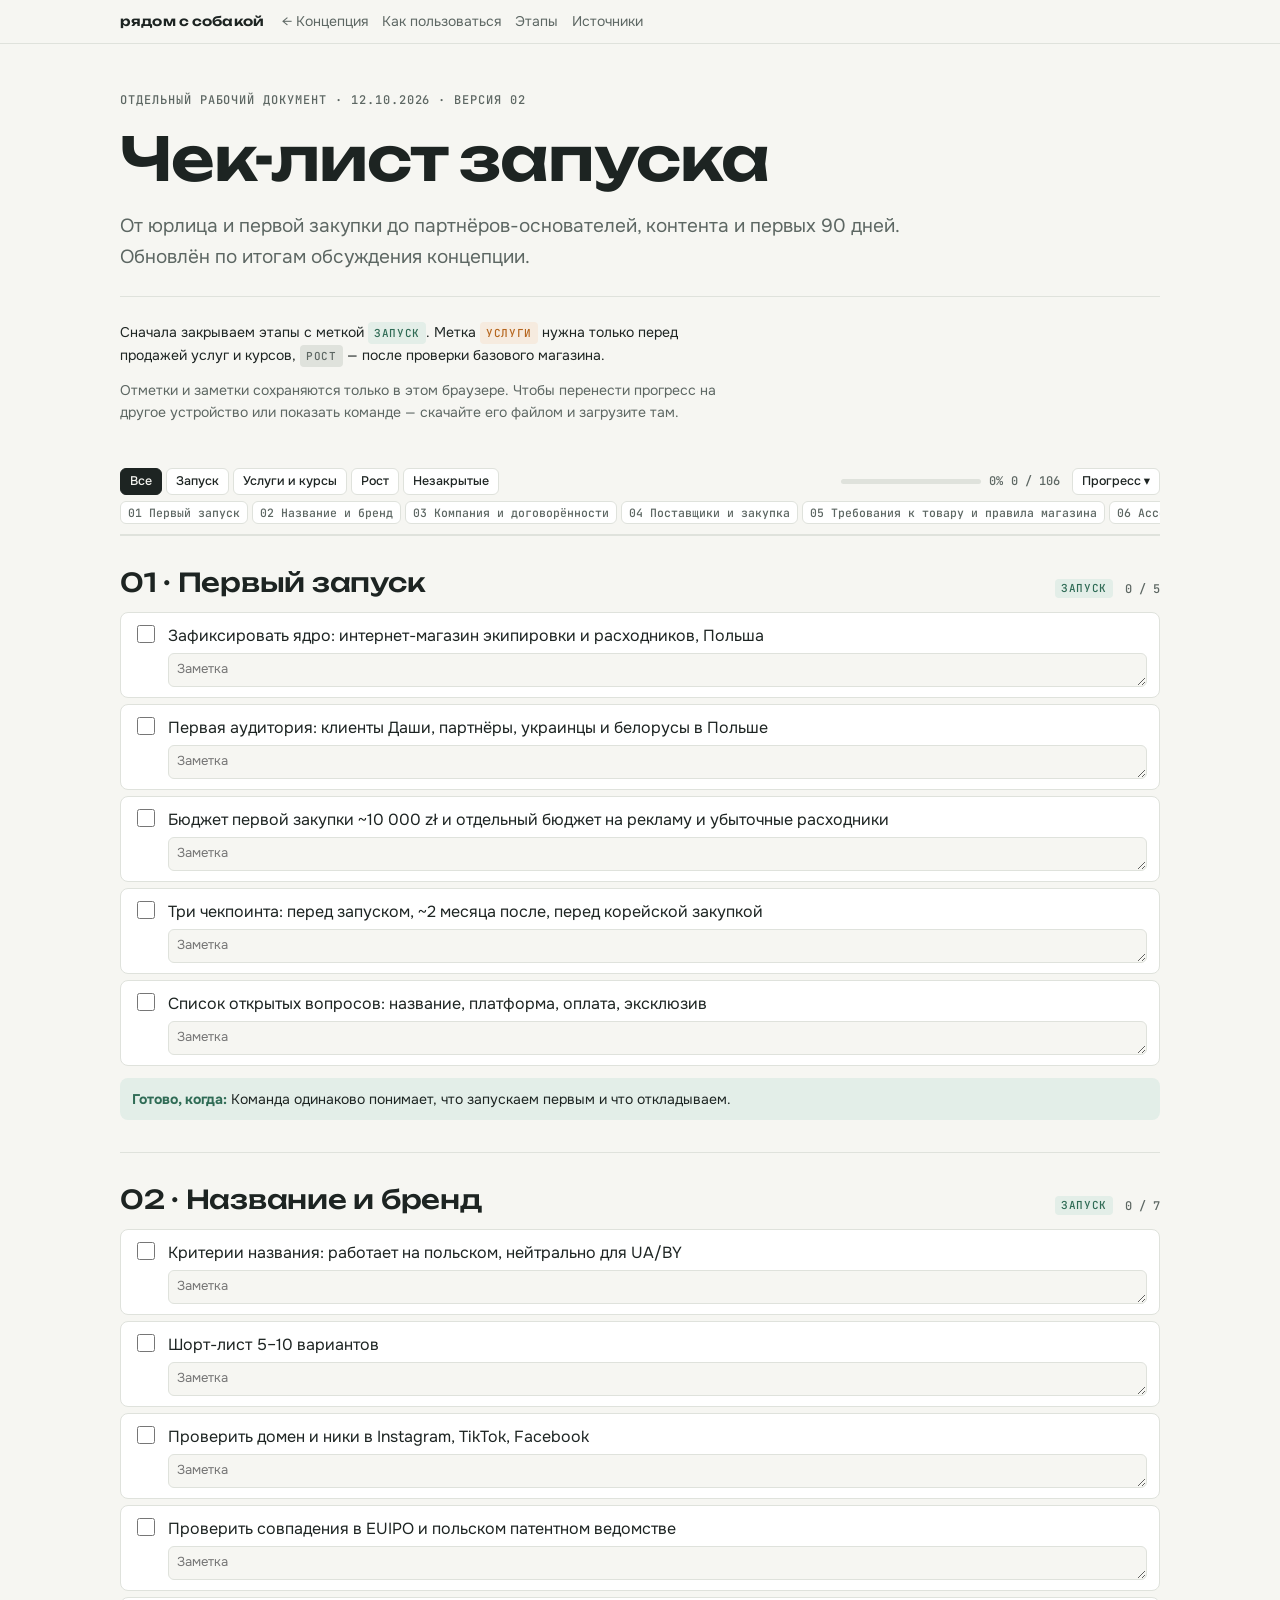
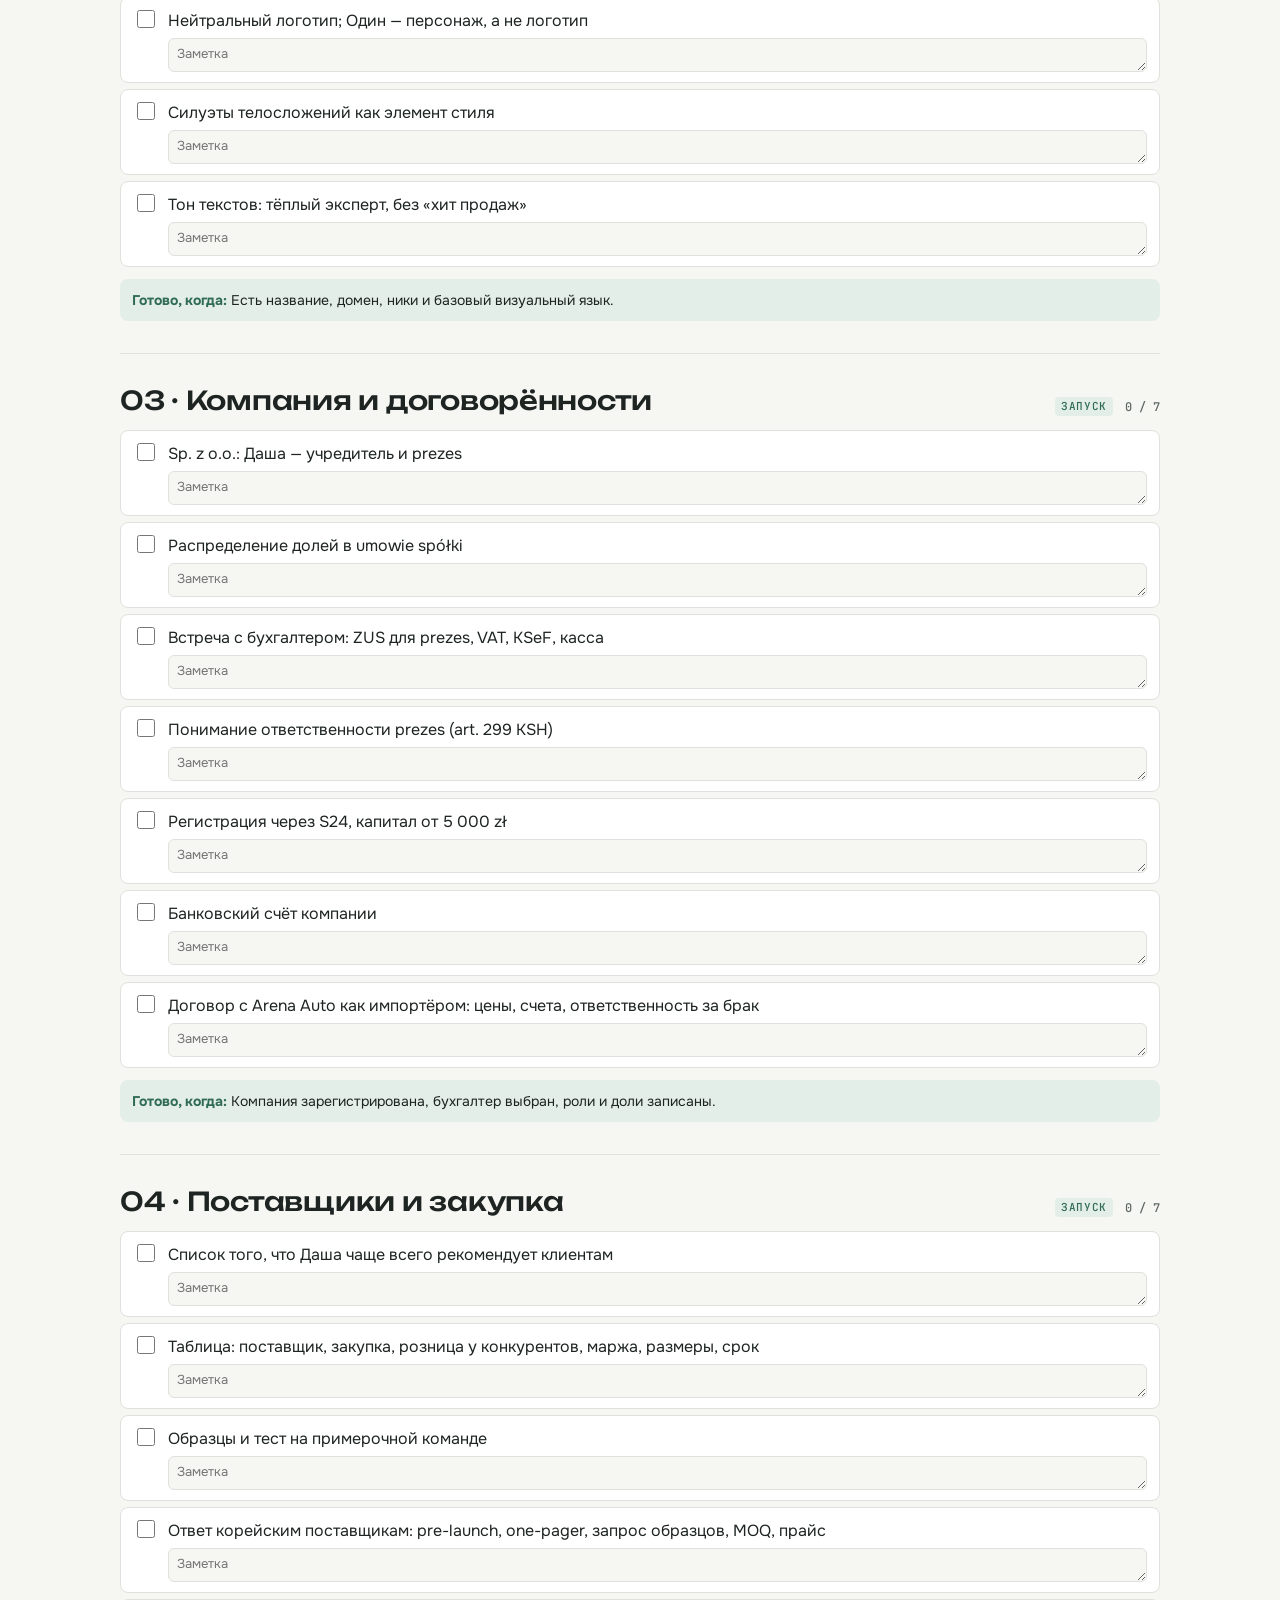
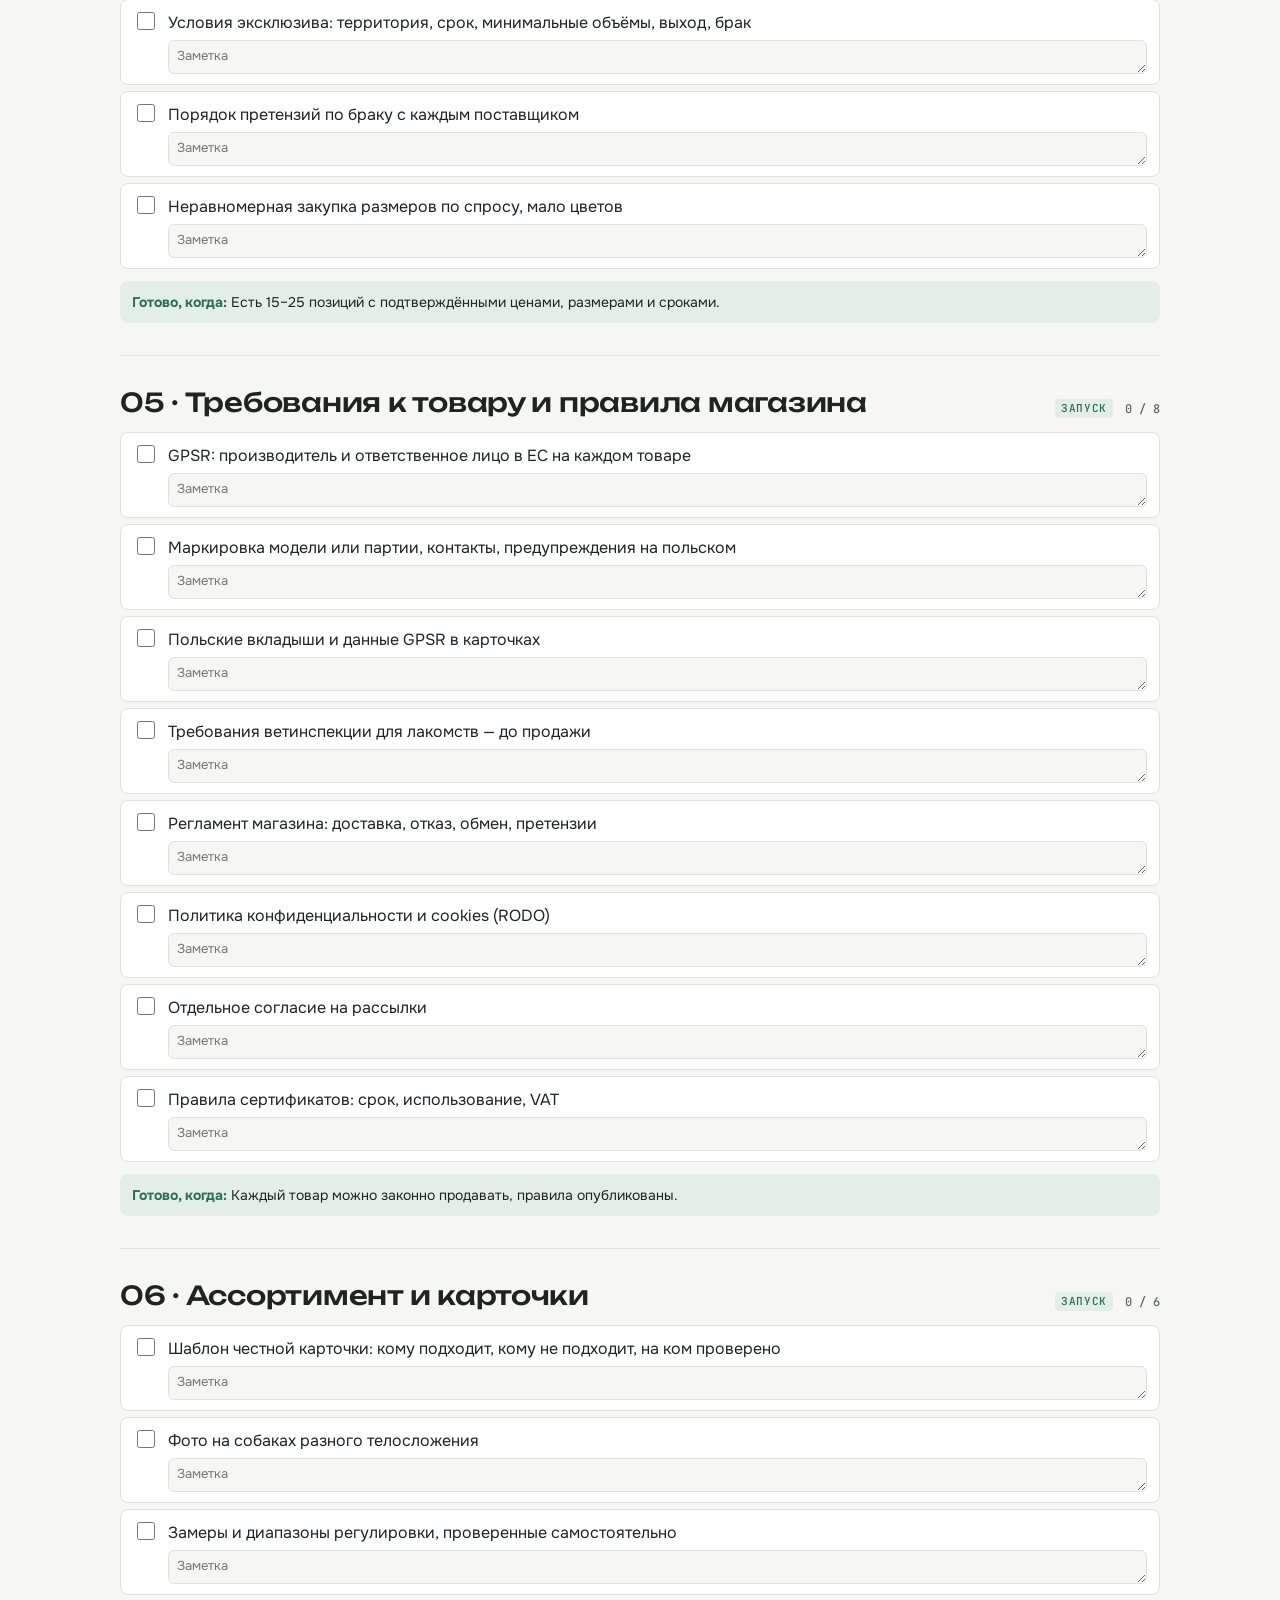
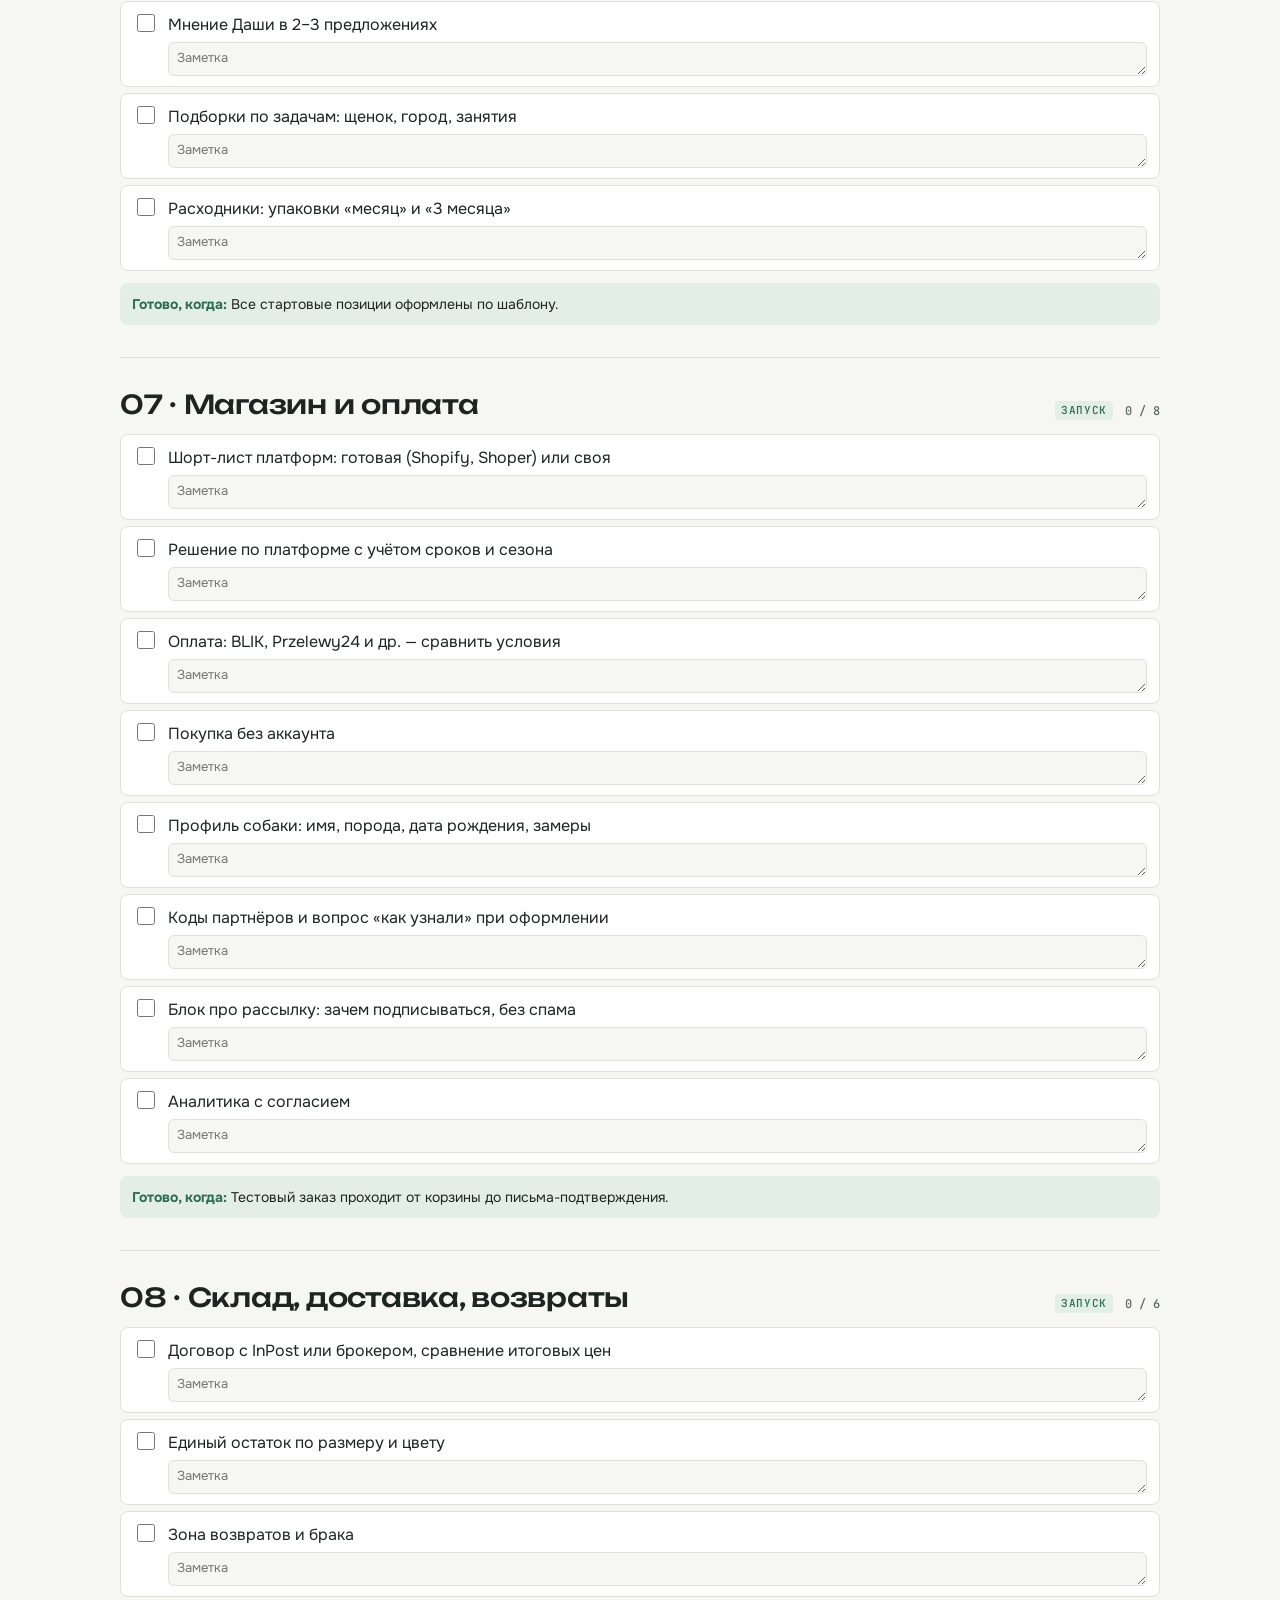
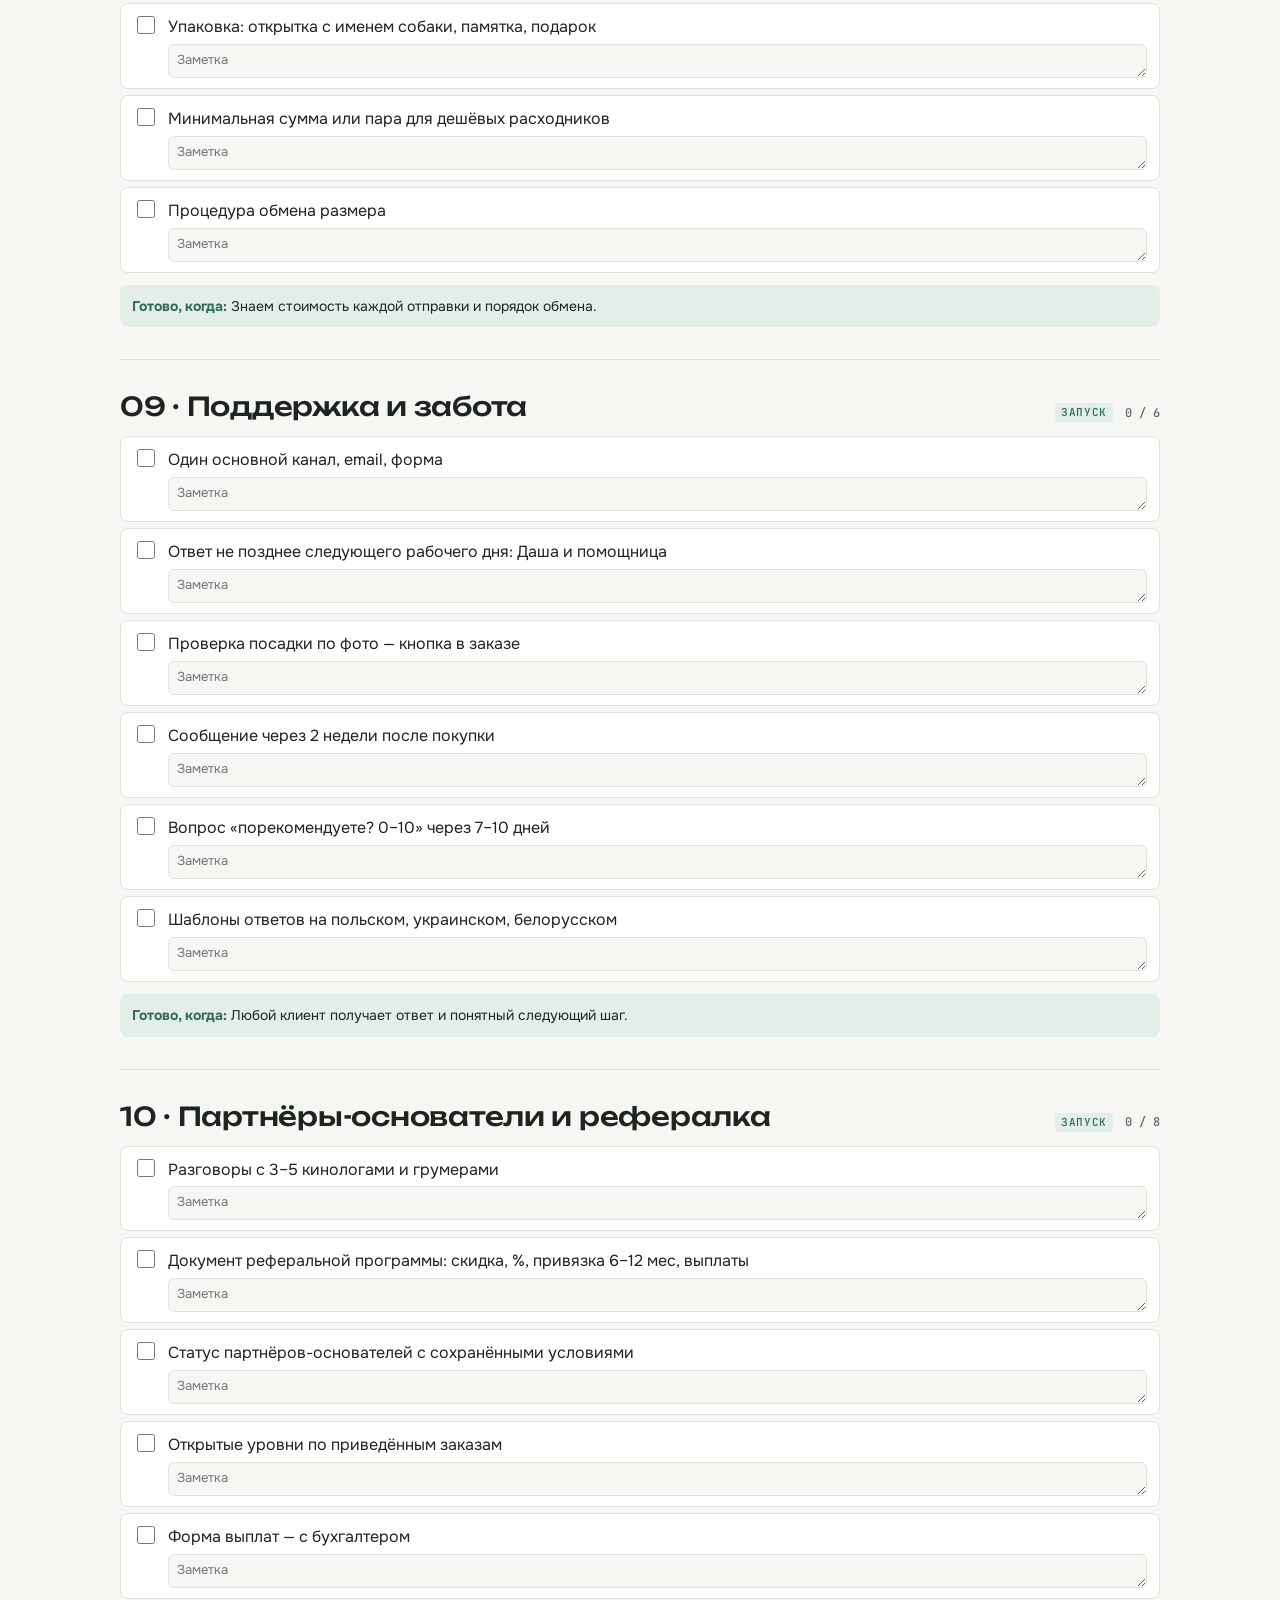
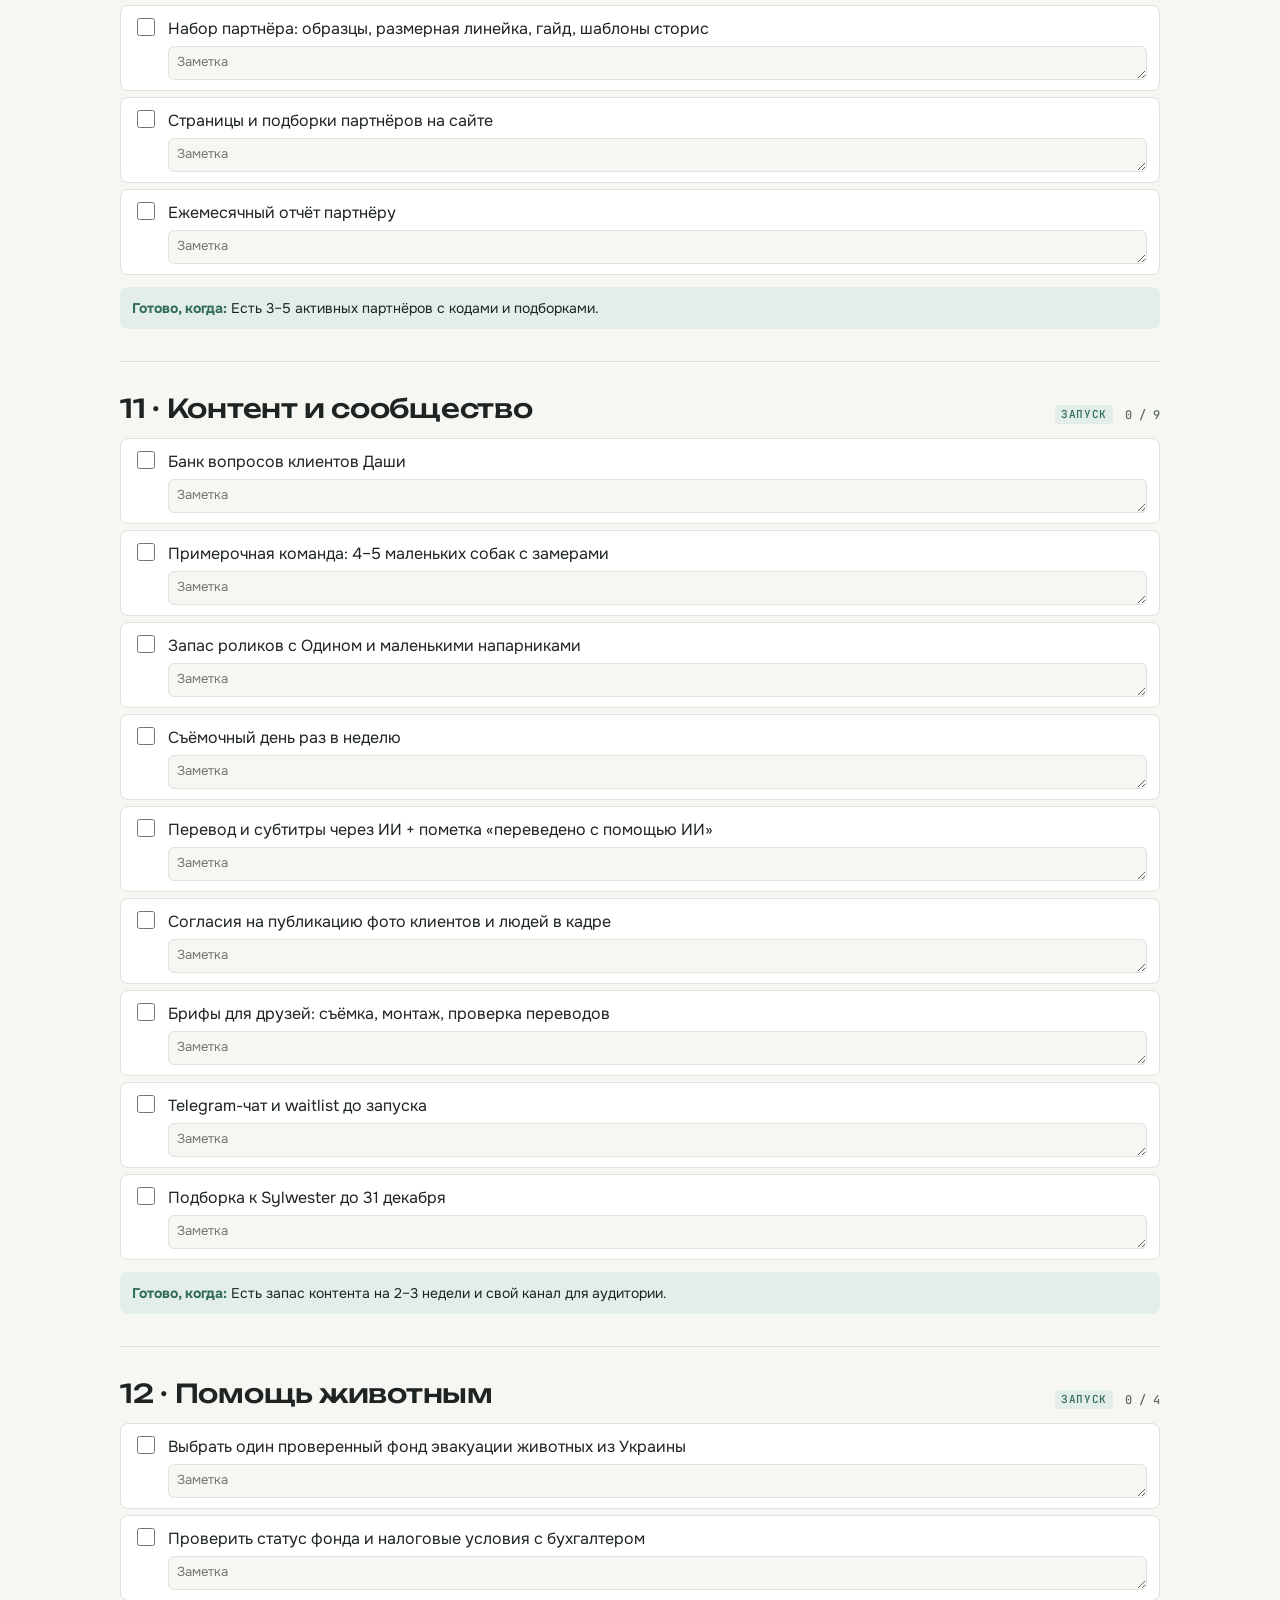
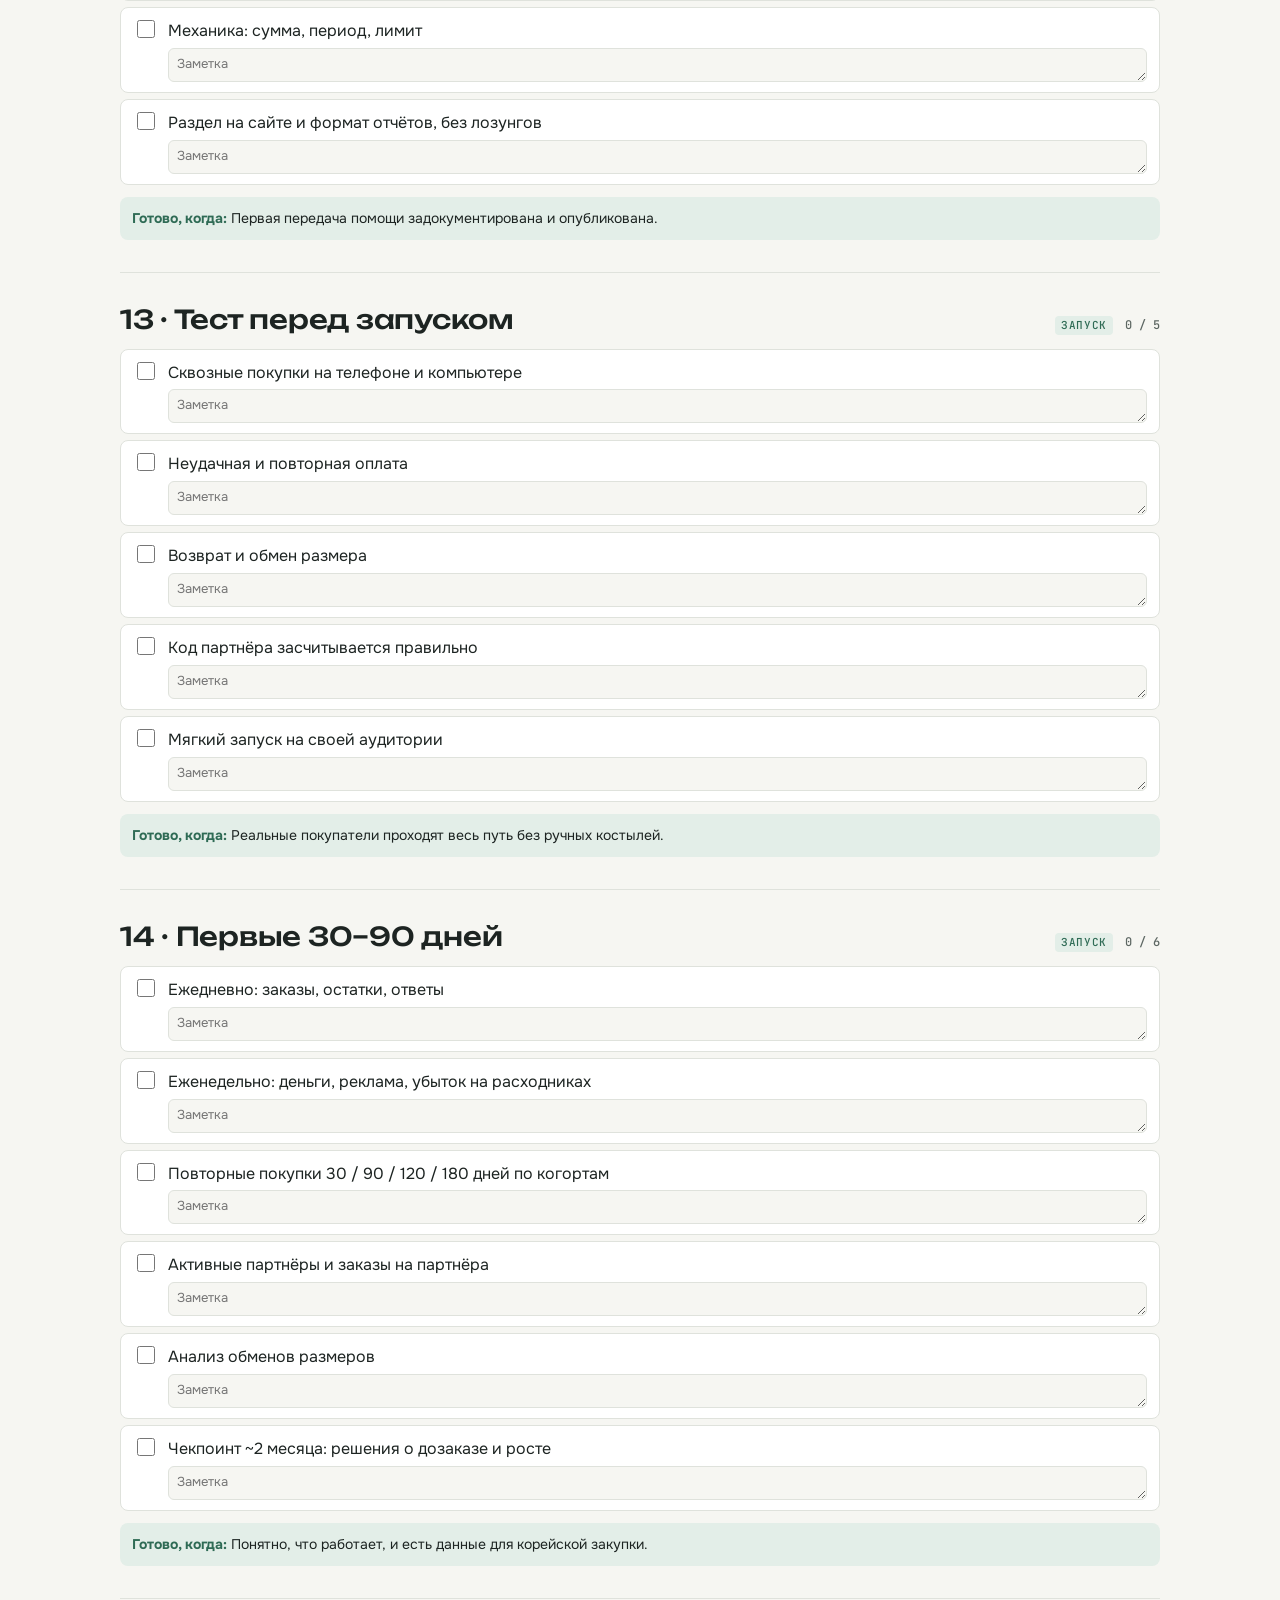
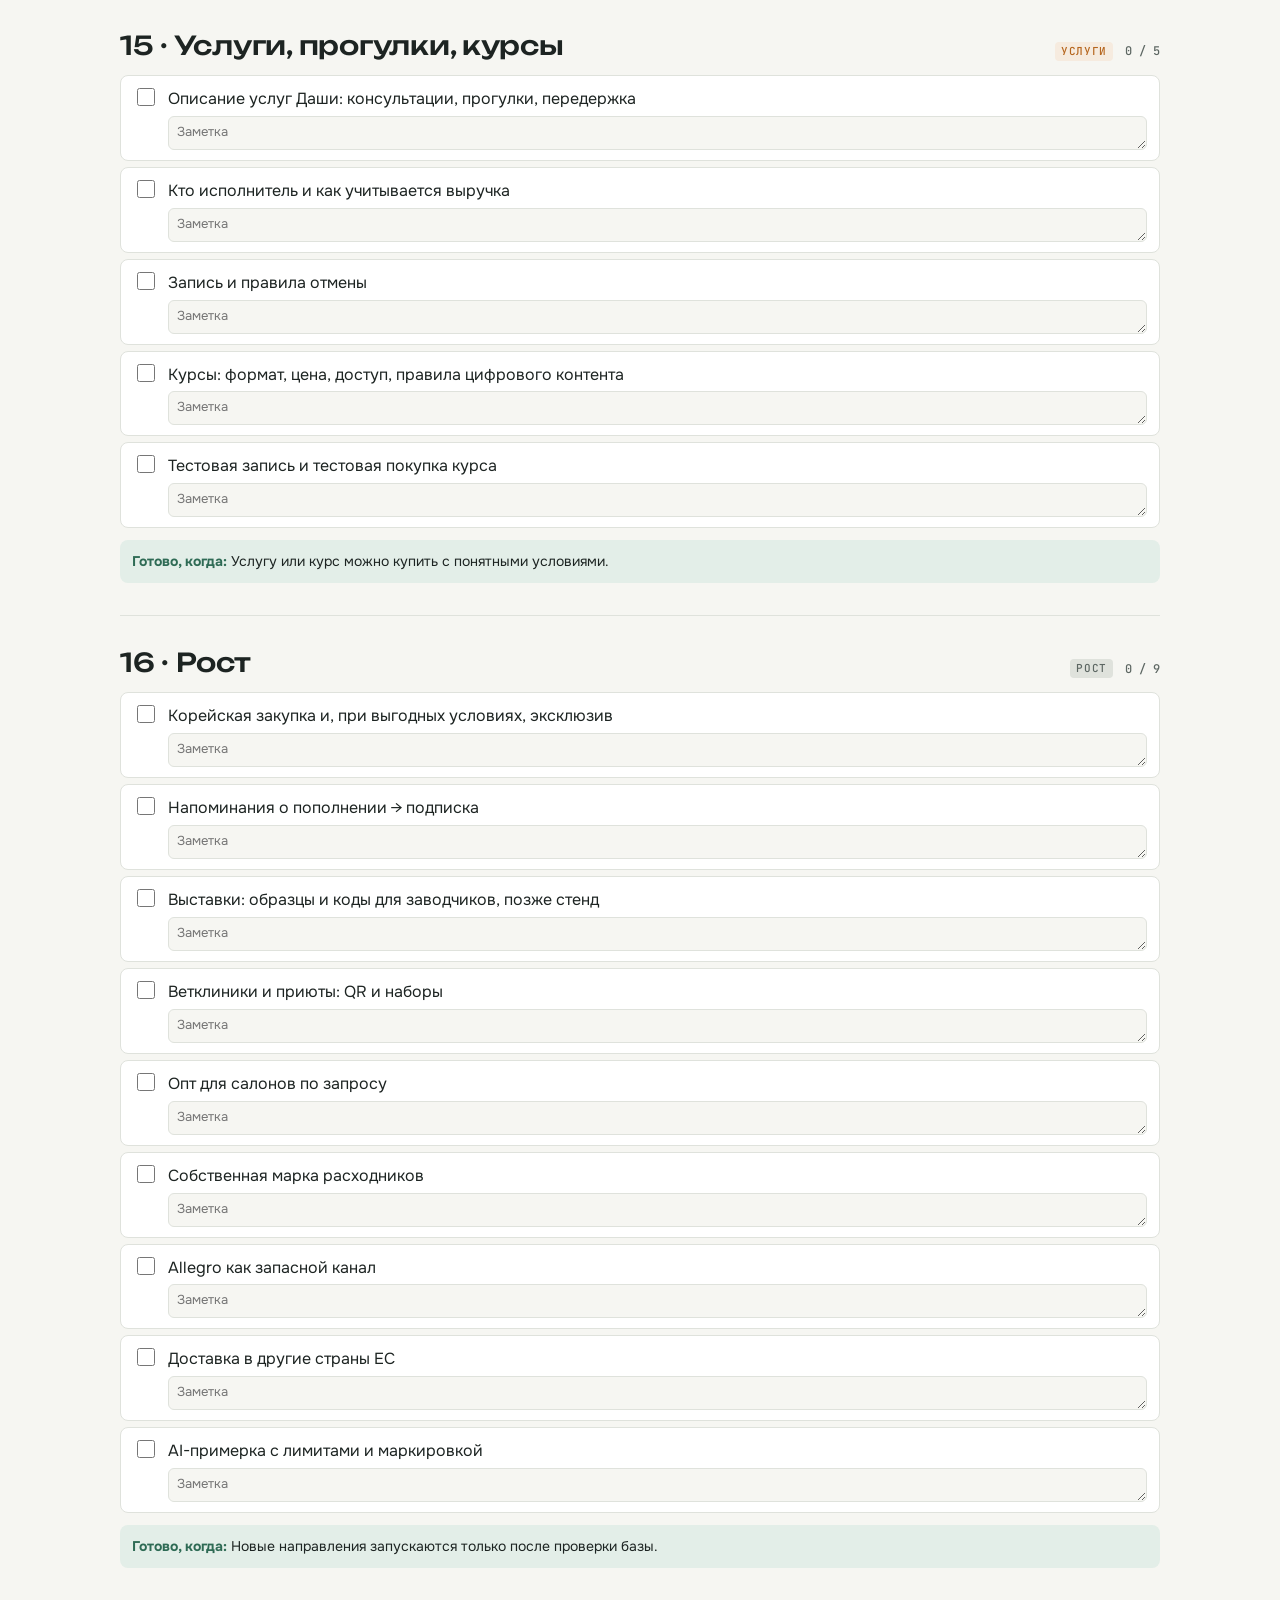
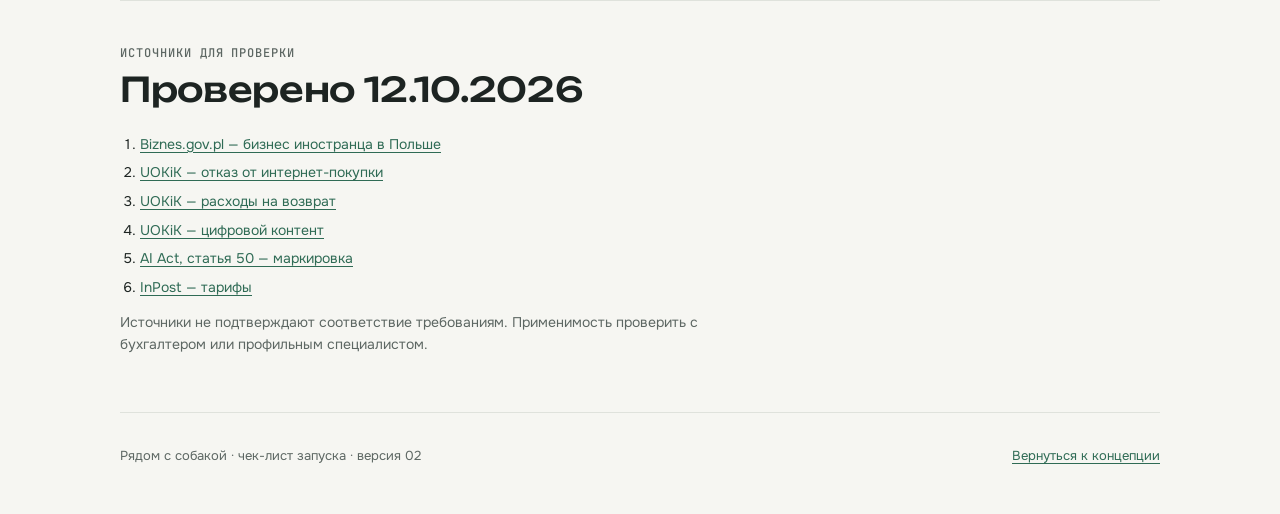
==== commit 5f975906: "Чек-лист: компактная панель управления Фильтры, прогресс и действия в одной строке; экспорт, импорт," ====
--- a/checklist.html
+++ b/checklist.html
@@ -11,16 +11,24 @@
 <link rel="stylesheet" href="https://fonts.googleapis.com/css2?family=Unbounded:wght@400;500;600&family=Onest:wght@400;500;650&family=JetBrains+Mono:wght@500&display=swap">
 <link rel="stylesheet" href="styles.css">
 <style>
-  .controls { position: sticky; top: calc(env(safe-area-inset-top, 0px) + 49px); z-index: 5; background: var(--paper); border-bottom: 1px solid var(--line); padding-block: 12px; display: grid; gap: 10px; }
-  .row { display: flex; flex-wrap: wrap; gap: 8px; align-items: center; }
-  .btn { font: 500 13px/1 var(--font-body); padding: 8px 12px; border-radius: 7px; border: 1px solid var(--line); background: var(--surface); color: var(--ink); cursor: pointer; }
+  .controls { position: sticky; top: calc(env(safe-area-inset-top, 0px) + 49px); z-index: 5; background: var(--paper); border-bottom: 1px solid var(--line); padding-block: 8px; display: grid; gap: 6px; }
+  .row { display: flex; flex-wrap: wrap; gap: 6px 12px; align-items: center; }
+  .filters { display: flex; flex-wrap: wrap; gap: 4px; }
+  .btn { font: 500 12.5px/1 var(--font-body); padding: 6px 9px; border-radius: 6px; border: 1px solid var(--line); background: var(--surface); color: var(--ink); cursor: pointer; }
   .btn[aria-pressed="true"] { background: var(--ink); color: var(--paper); border-color: var(--ink); }
   .btn.danger { color: var(--signal); }
-  .progress { flex: 1 1 200px; min-width: 0; display: flex; align-items: center; gap: 10px; font: 500 12px var(--font-mono); color: var(--muted); }
-  .meter { flex: 1; height: 6px; border-radius: 99px; background: var(--line); overflow: hidden; }
+  .progress { flex: 1 1 160px; min-width: 0; display: flex; align-items: center; justify-content: flex-end; gap: 8px; font: 500 12px var(--font-mono); color: var(--muted); white-space: nowrap; }
+  .meter { flex: 0 1 140px; min-width: 40px; height: 5px; border-radius: 99px; background: var(--line); overflow: hidden; }
   .meter > i { display: block; height: 100%; width: 0; background: var(--accent); transition: width .3s; }
-  .stage-nav { display: flex; gap: 6px; overflow-x: auto; padding-bottom: 2px; scrollbar-width: thin; }
-  .stage-nav a { font: 500 12px/1 var(--font-mono); padding: 6px 8px; border-radius: 6px; border: 1px solid var(--line); color: var(--muted); text-decoration: none; white-space: nowrap; background: var(--surface); }
+  @media (max-width: 640px) { .filters { flex: 1 1 100%; flex-wrap: nowrap; overflow-x: auto; scrollbar-width: none; } .filters .btn { white-space: nowrap; } }
+  .menu { position: relative; }
+  .menu > summary { list-style: none; user-select: none; }
+  .menu > summary::-webkit-details-marker { display: none; }
+  .menu-list { position: absolute; right: 0; top: calc(100% + 6px); z-index: 6; display: grid; gap: 4px; padding: 6px; min-width: 190px; background: var(--surface); border: 1px solid var(--line); border-radius: 8px; box-shadow: 0 8px 24px rgb(0 0 0 / .18); }
+  .menu-list .btn { text-align: left; border-color: transparent; padding: 8px 9px; }
+  .menu-list .btn:hover { background: var(--paper); }
+  .stage-nav { display: flex; gap: 4px; overflow-x: auto; padding-bottom: 2px; scrollbar-width: thin; }
+  .stage-nav a { font: 500 11.5px/1 var(--font-mono); padding: 5px 7px; border-radius: 6px; border: 1px solid var(--line); color: var(--muted); text-decoration: none; white-space: nowrap; background: var(--surface); }
   .stage-nav a.done { color: var(--accent); border-color: var(--accent); }
   .stage { padding-block: 32px; border-top: 1px solid var(--line); }
   .stage-head { display: flex; flex-wrap: wrap; gap: 8px 16px; align-items: baseline; justify-content: space-between; margin-bottom: 14px; }
@@ -37,7 +45,7 @@
   .item textarea { grid-column: 2; width: 100%; min-height: 34px; resize: vertical; font: 13px/1.4 var(--font-body); color: var(--ink); background: var(--paper); border: 1px solid var(--line); border-radius: 6px; padding: 6px 8px; }
   .done-when { margin-top: 12px; font-size: 14px; padding: 10px 12px; border-radius: 8px; background: var(--accent-soft); color: var(--ink); }
   .done-when b { color: var(--accent); }
-  .msg { font-size: 13px; color: var(--muted); min-height: 1em; }
+  .msg { font: 12px var(--font-body); color: var(--muted); overflow: hidden; text-overflow: ellipsis; }
   @media print { .controls, .item textarea:placeholder-shown { display: none !important; } .item { break-inside: avoid; } }
 </style>
 </head>
@@ -71,22 +79,24 @@
 
   <div class="controls" id="controls">
     <div class="row">
-      <div class="progress"><span id="pct">0%</span><div class="meter"><i id="bar"></i></div><span id="cnt">0 / 0</span></div>
-    </div>
-    <div class="row" role="group" aria-label="Фильтр">
-      <button class="btn" data-f="all" aria-pressed="true">Все</button>
-      <button class="btn" data-f="launch" aria-pressed="false">Запуск</button>
-      <button class="btn" data-f="services" aria-pressed="false">Услуги и курсы</button>
-      <button class="btn" data-f="growth" aria-pressed="false">Рост</button>
-      <button class="btn" id="open" aria-pressed="false">Только незакрытые</button>
-    </div>
-    <div class="row no-print">
-      <button class="btn" id="export">Скачать прогресс</button>
-      <label class="btn" for="importFile">Загрузить прогресс</label>
-      <input type="file" id="importFile" accept="application/json" hidden>
-      <button class="btn" id="print">Печать / PDF</button>
-      <button class="btn danger" id="reset">Сбросить</button>
-      <span class="msg" id="msg" role="status"></span>
+      <div class="filters" role="group" aria-label="Фильтр">
+        <button class="btn" data-f="all" aria-pressed="true">Все</button>
+        <button class="btn" data-f="launch" aria-pressed="false">Запуск</button>
+        <button class="btn" data-f="services" aria-pressed="false">Услуги и курсы</button>
+        <button class="btn" data-f="growth" aria-pressed="false">Рост</button>
+        <button class="btn" id="open" aria-pressed="false">Незакрытые</button>
+      </div>
+      <div class="progress"><span class="msg" id="msg" role="status"></span><div class="meter"><i id="bar"></i></div><span id="pct">0%</span><span id="cnt">0 / 0</span></div>
+      <details class="menu no-print" id="menu">
+        <summary class="btn" aria-label="Действия с прогрессом">Прогресс ▾</summary>
+        <div class="menu-list">
+          <button class="btn" id="export">Скачать прогресс</button>
+          <label class="btn" for="importFile">Загрузить прогресс</label>
+          <input type="file" id="importFile" accept="application/json" hidden>
+          <button class="btn" id="print">Печать / PDF</button>
+          <button class="btn danger" id="reset">Сбросить</button>
+        </div>
+      </details>
     </div>
     <nav class="stage-nav" id="stageNav" aria-label="Этапы"></nav>
   </div>
@@ -303,6 +313,7 @@
   document.getElementById("bar").style.width = pct + "%";
 }
 
+document.addEventListener("click", e => { const m = document.getElementById("menu"); if (m.open && !m.contains(e.target)) m.open = false; });
 function msg(t) { const m = document.getElementById("msg"); m.textContent = t; setTimeout(() => { if (m.textContent === t) m.textContent = ""; }, 4000); }
 
 document.querySelectorAll("[data-f]").forEach(b => b.addEventListener("click", () => {
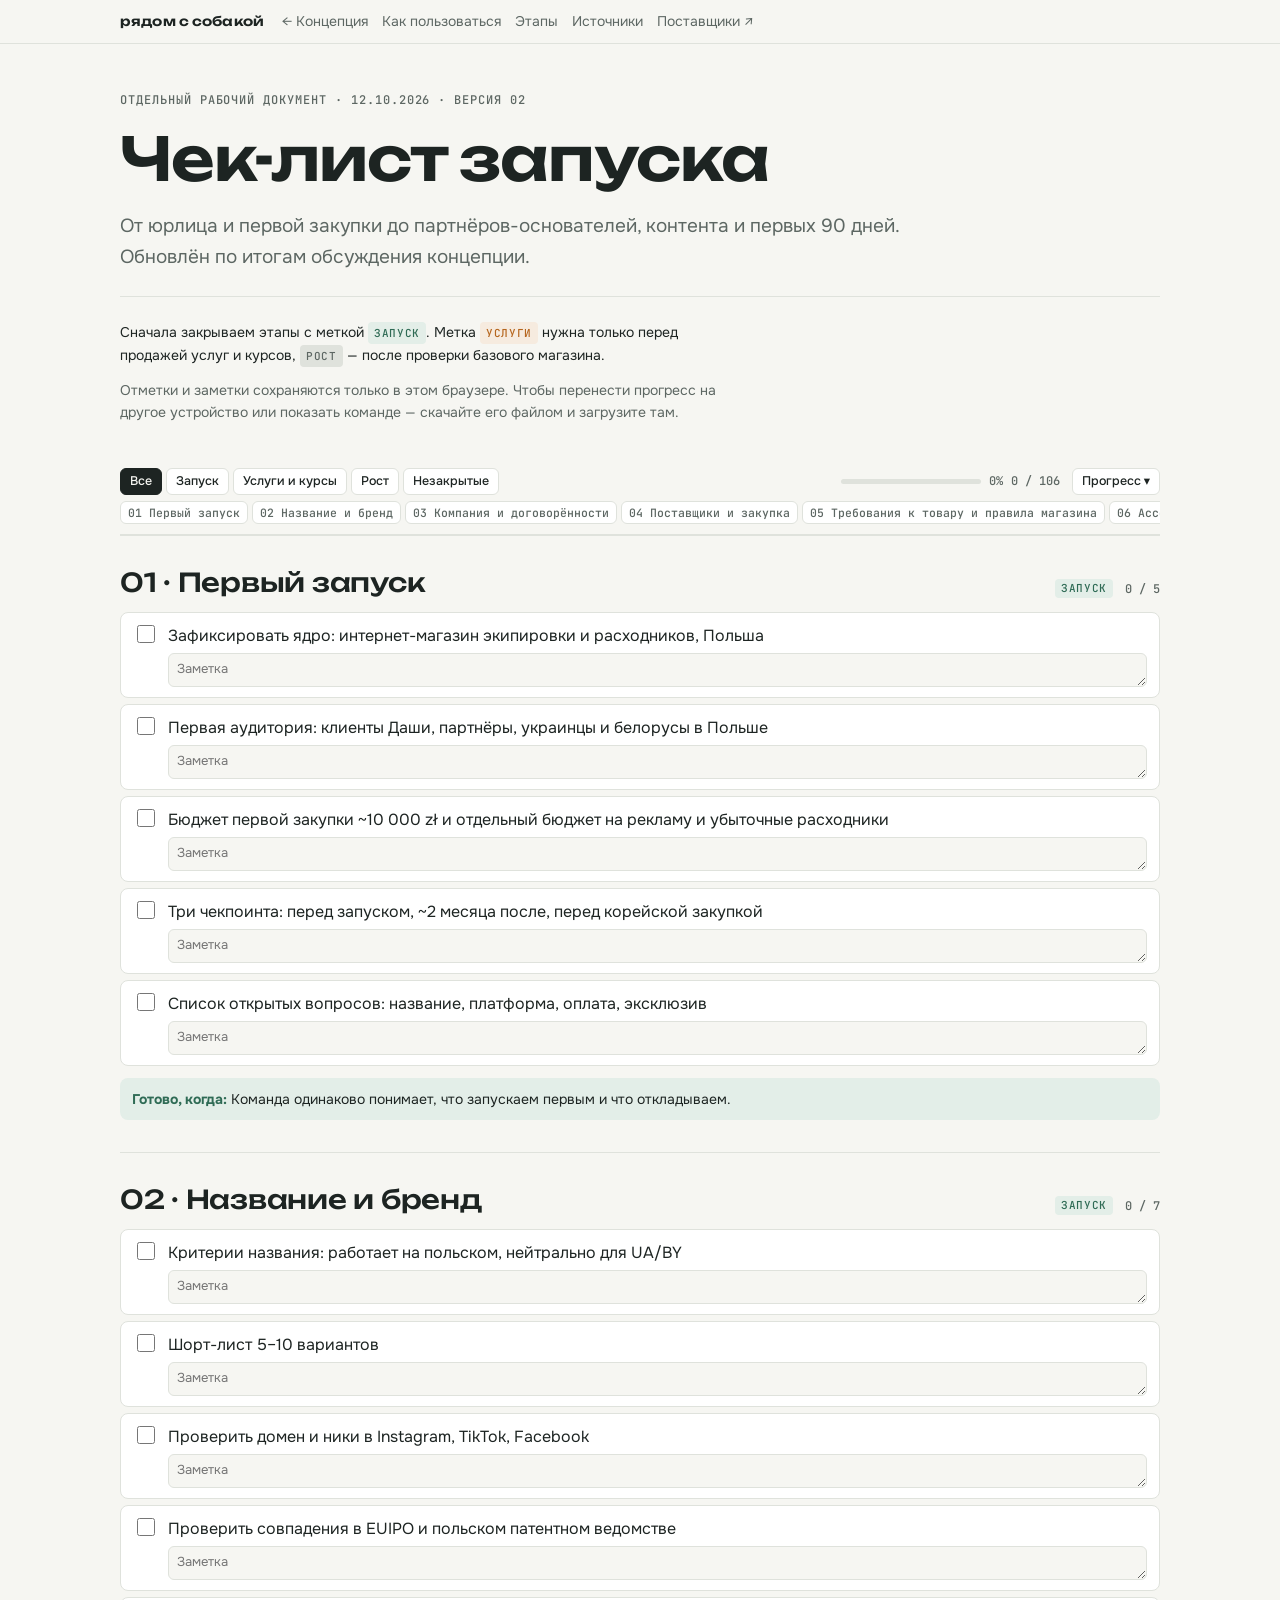
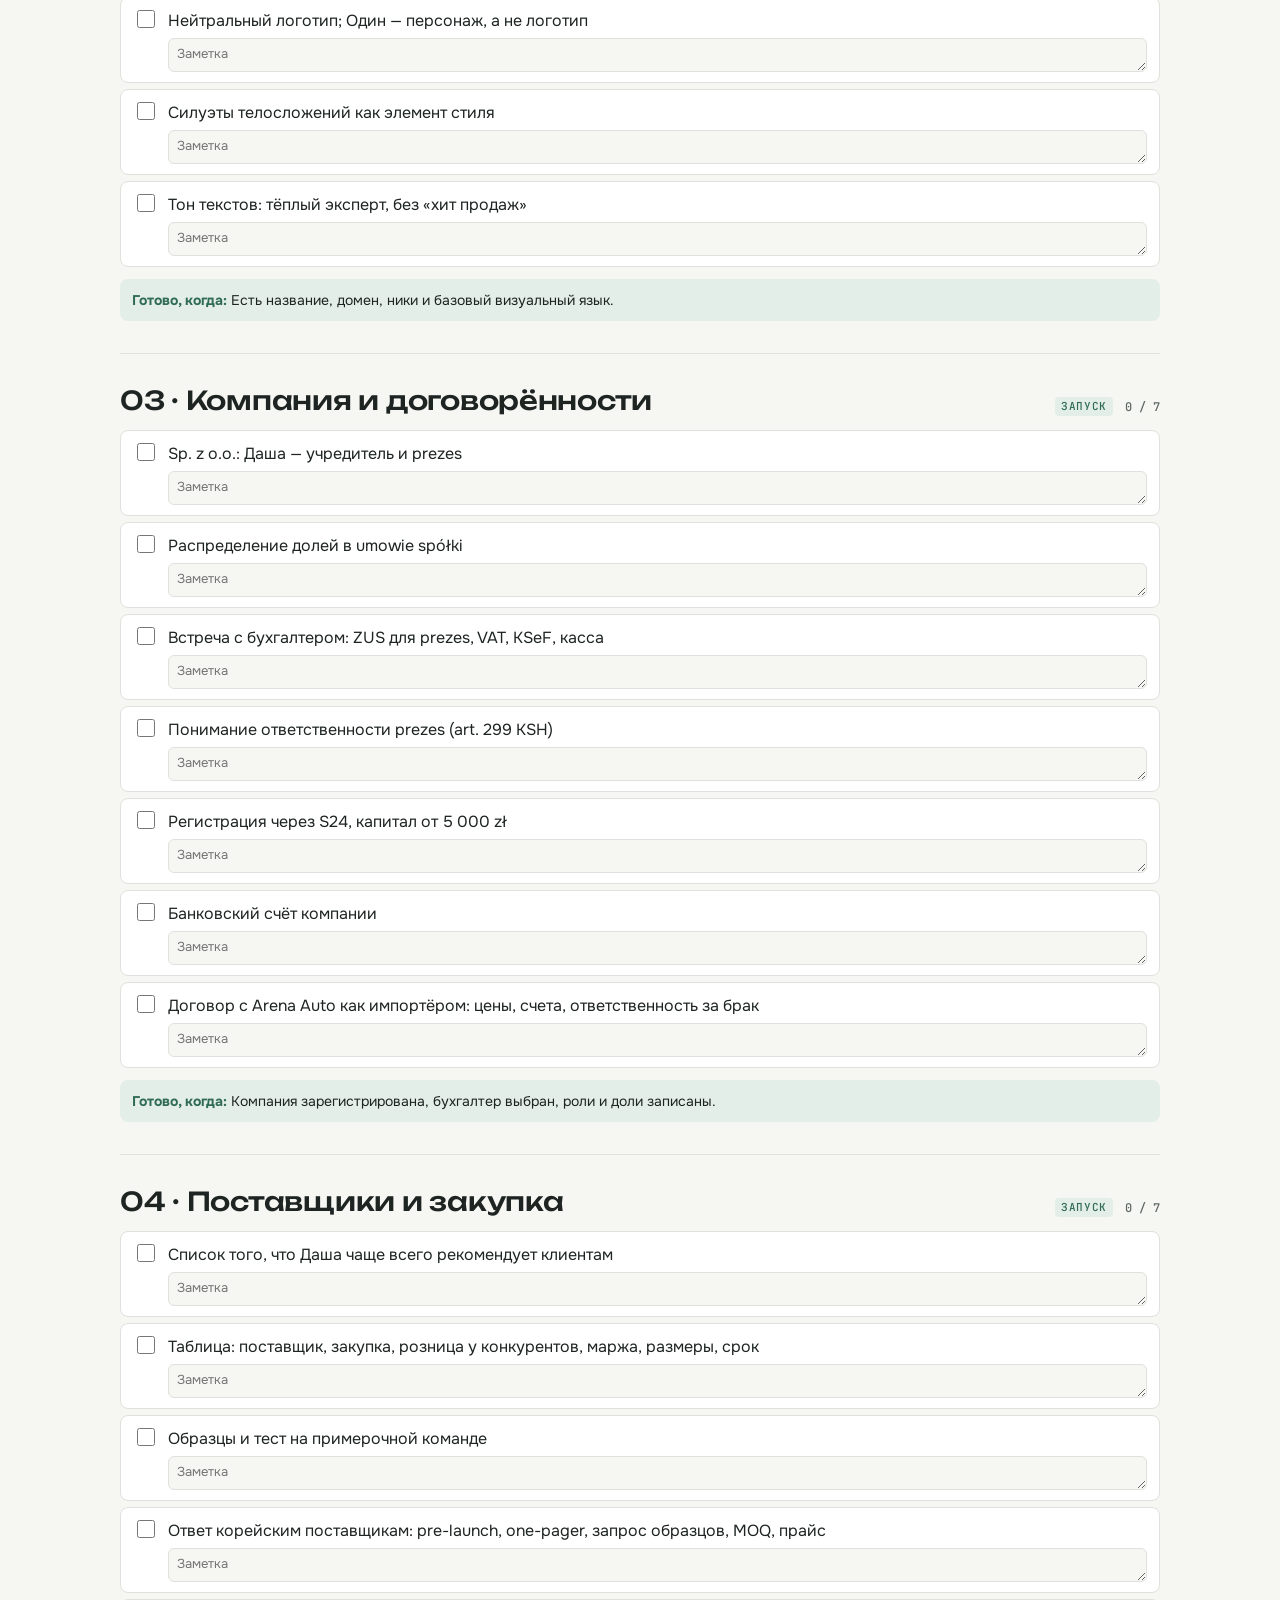
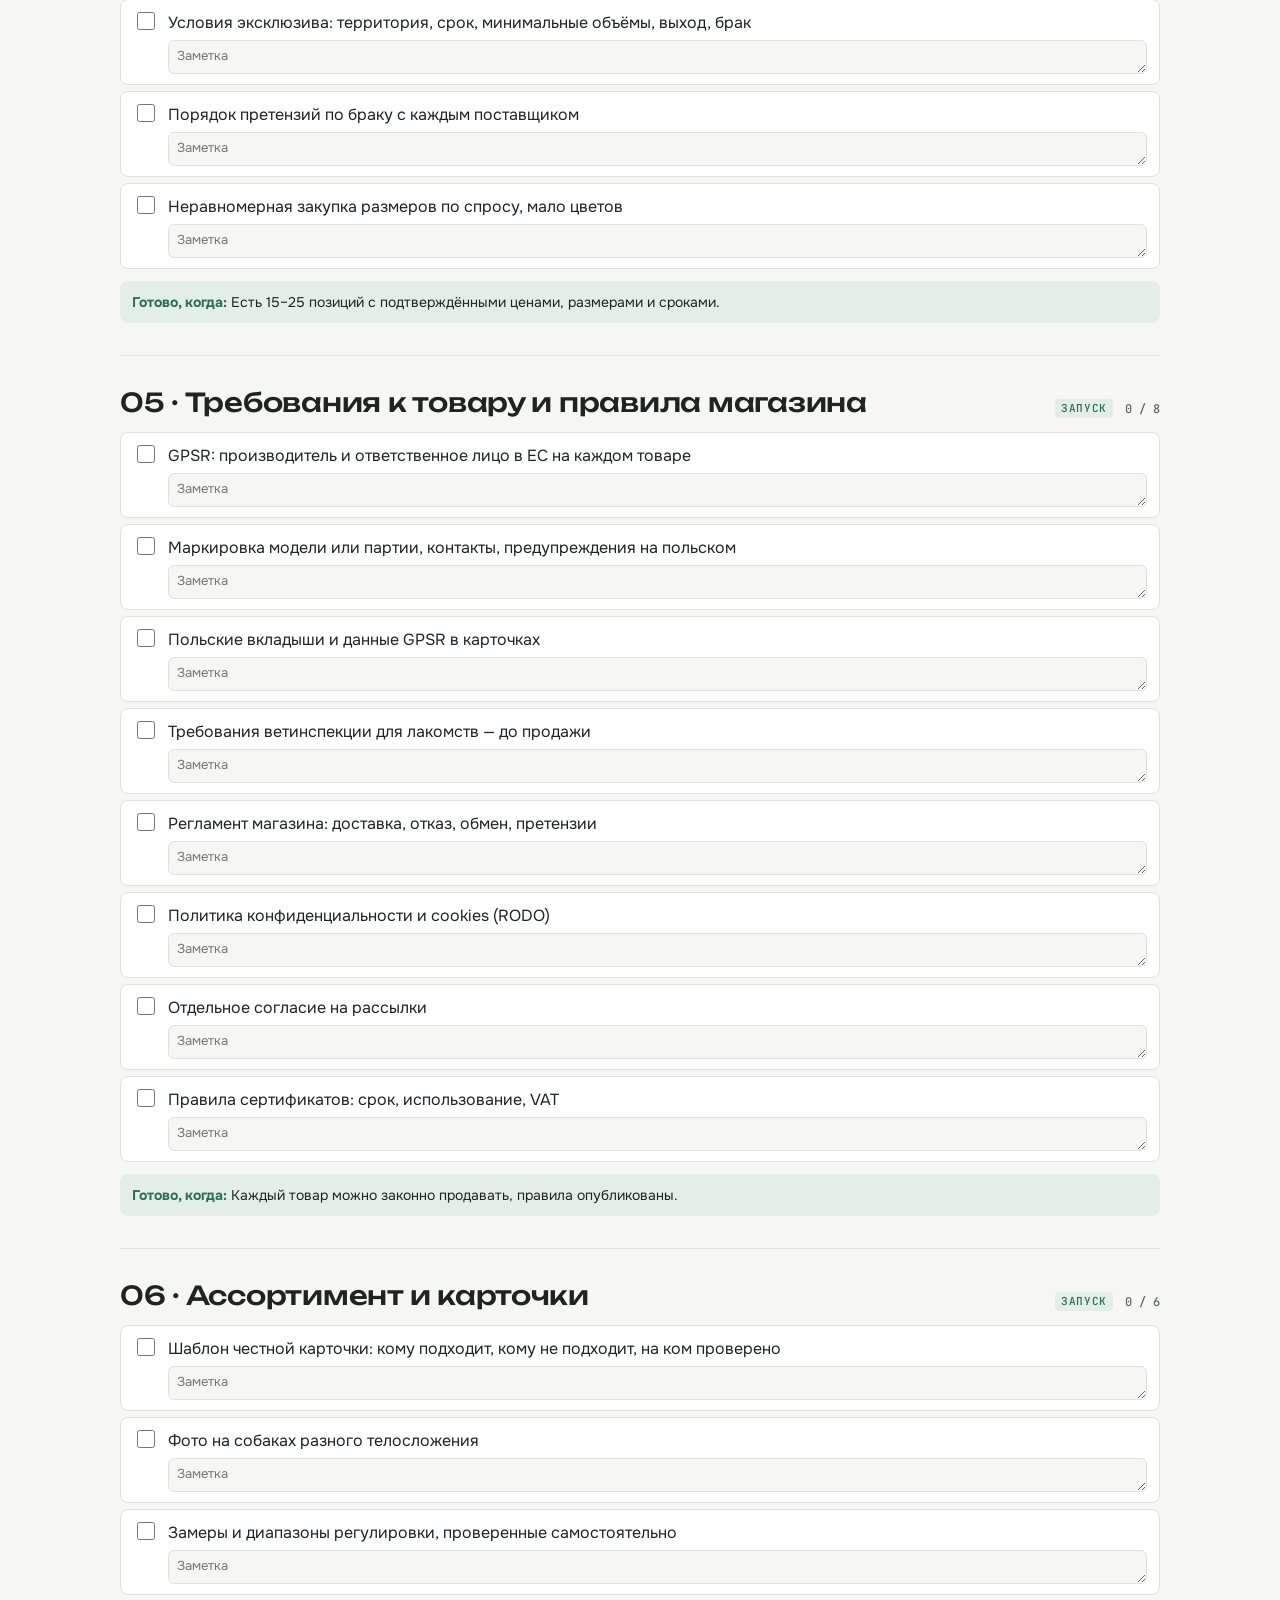
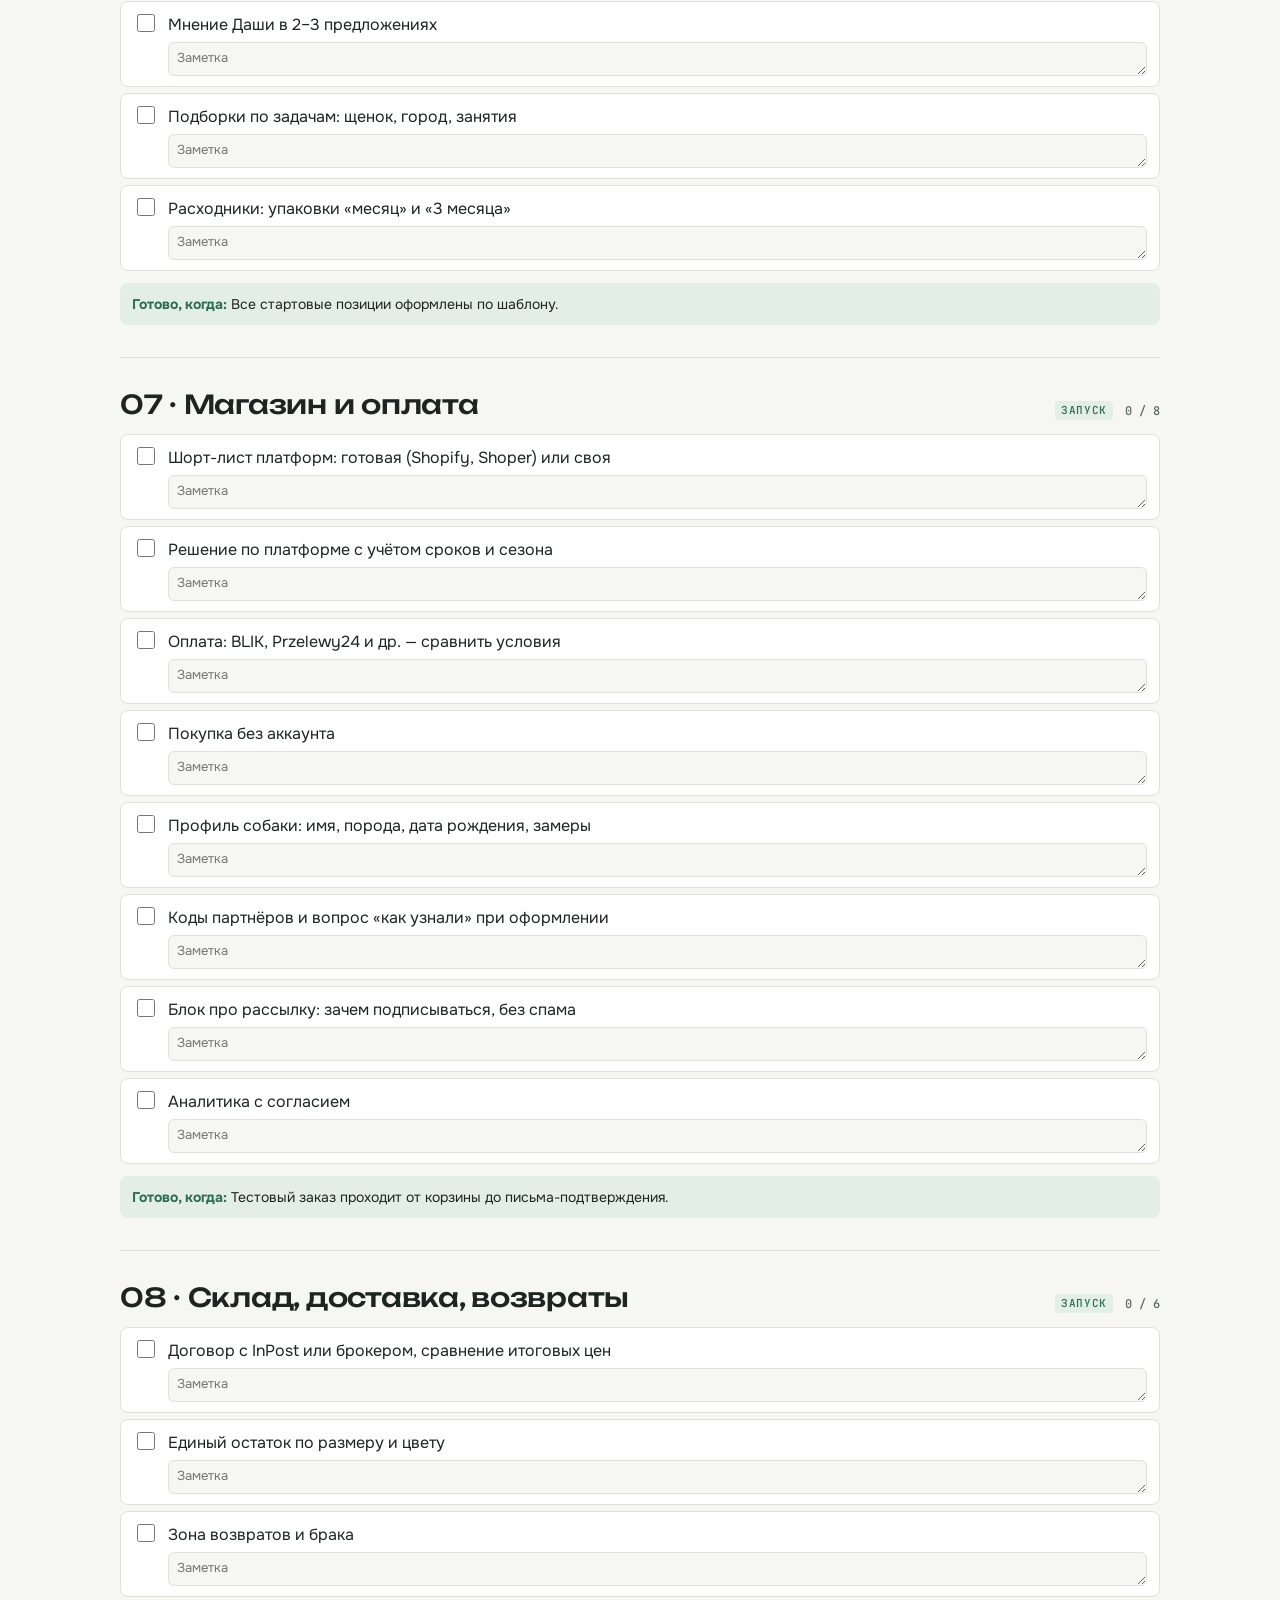
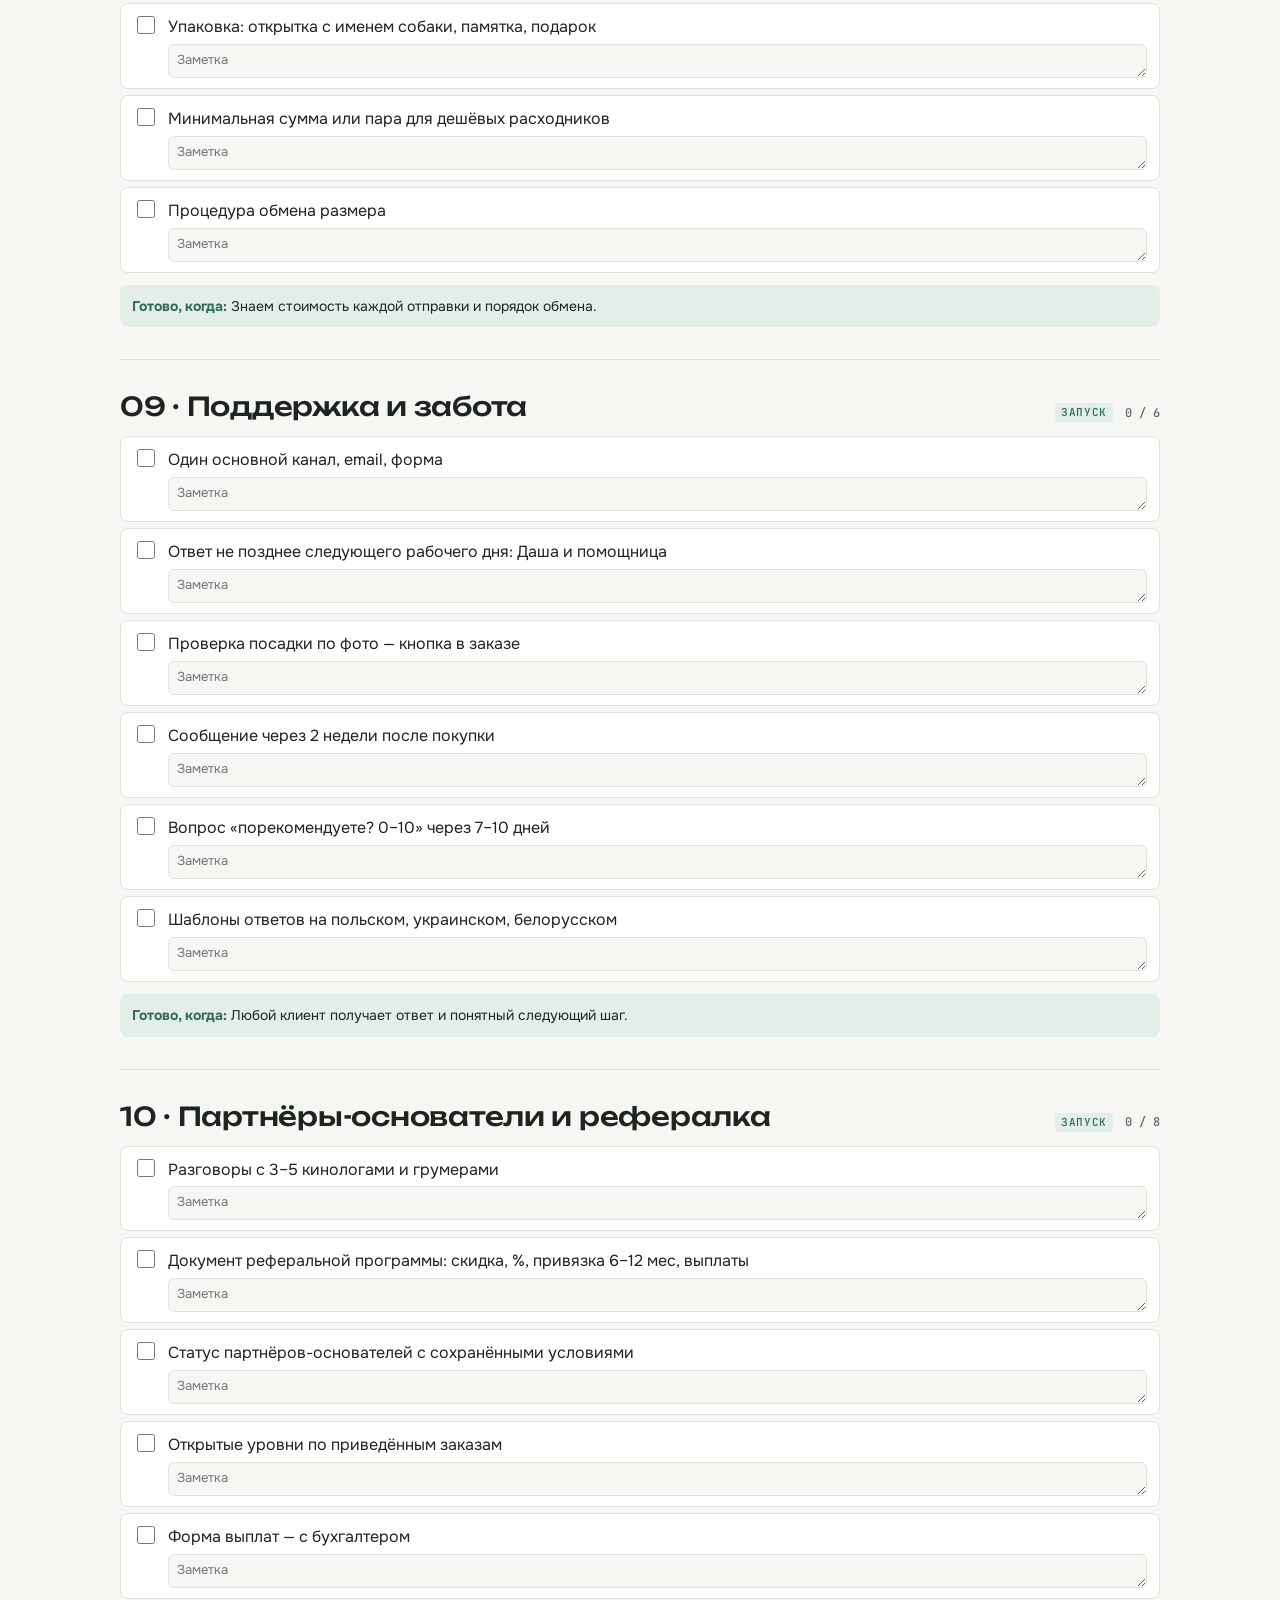
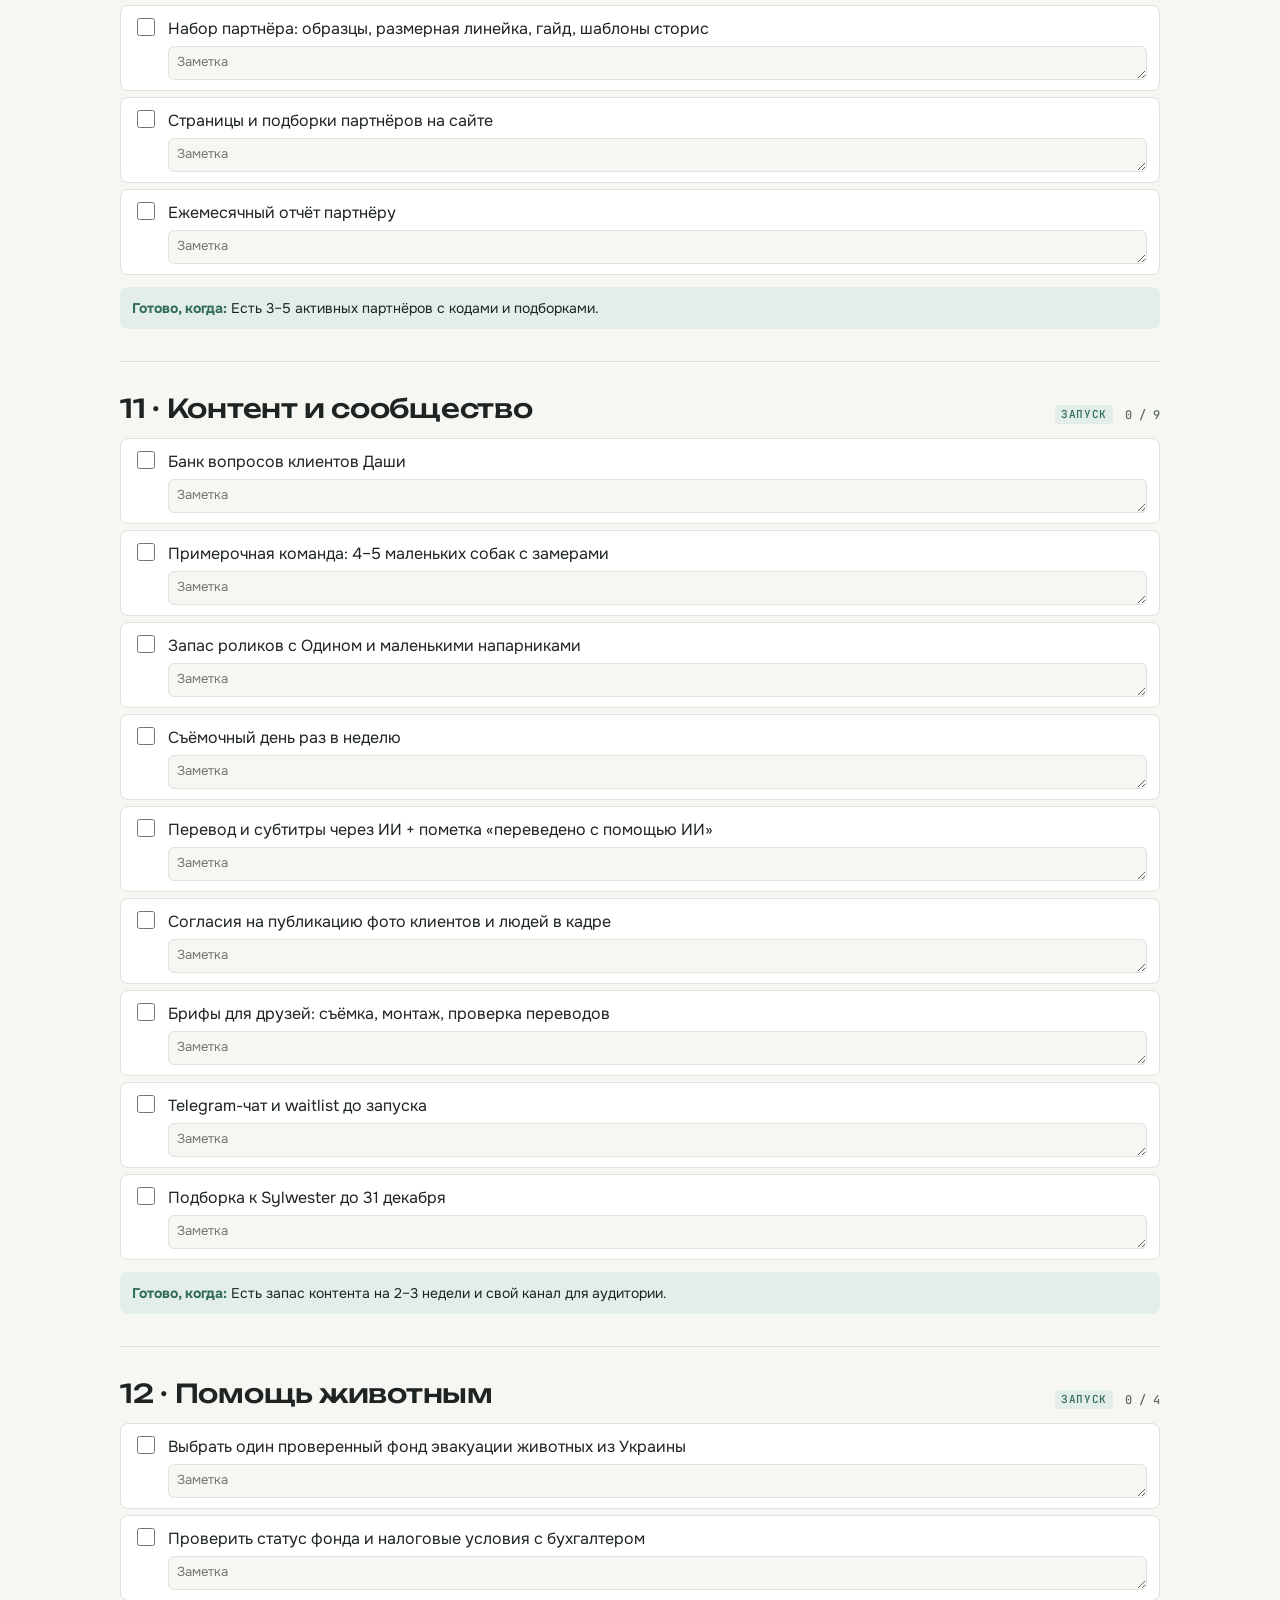
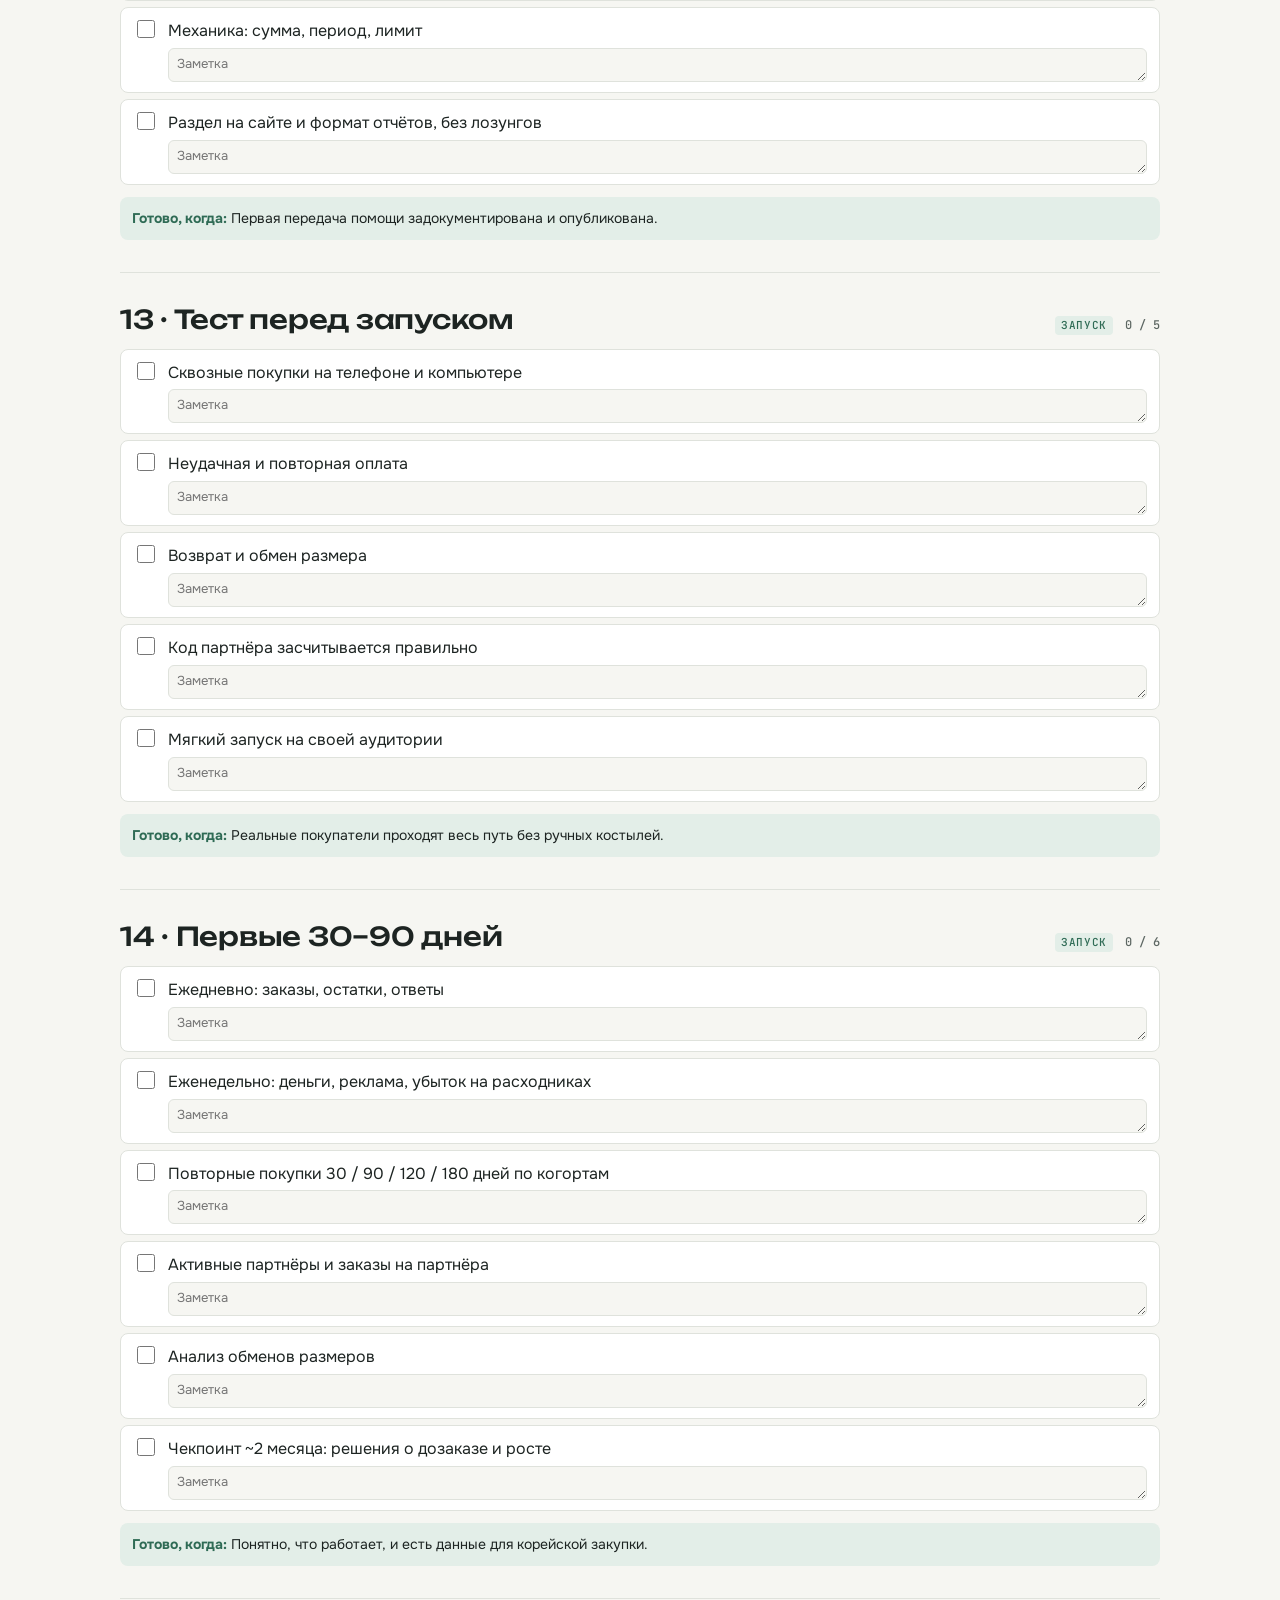
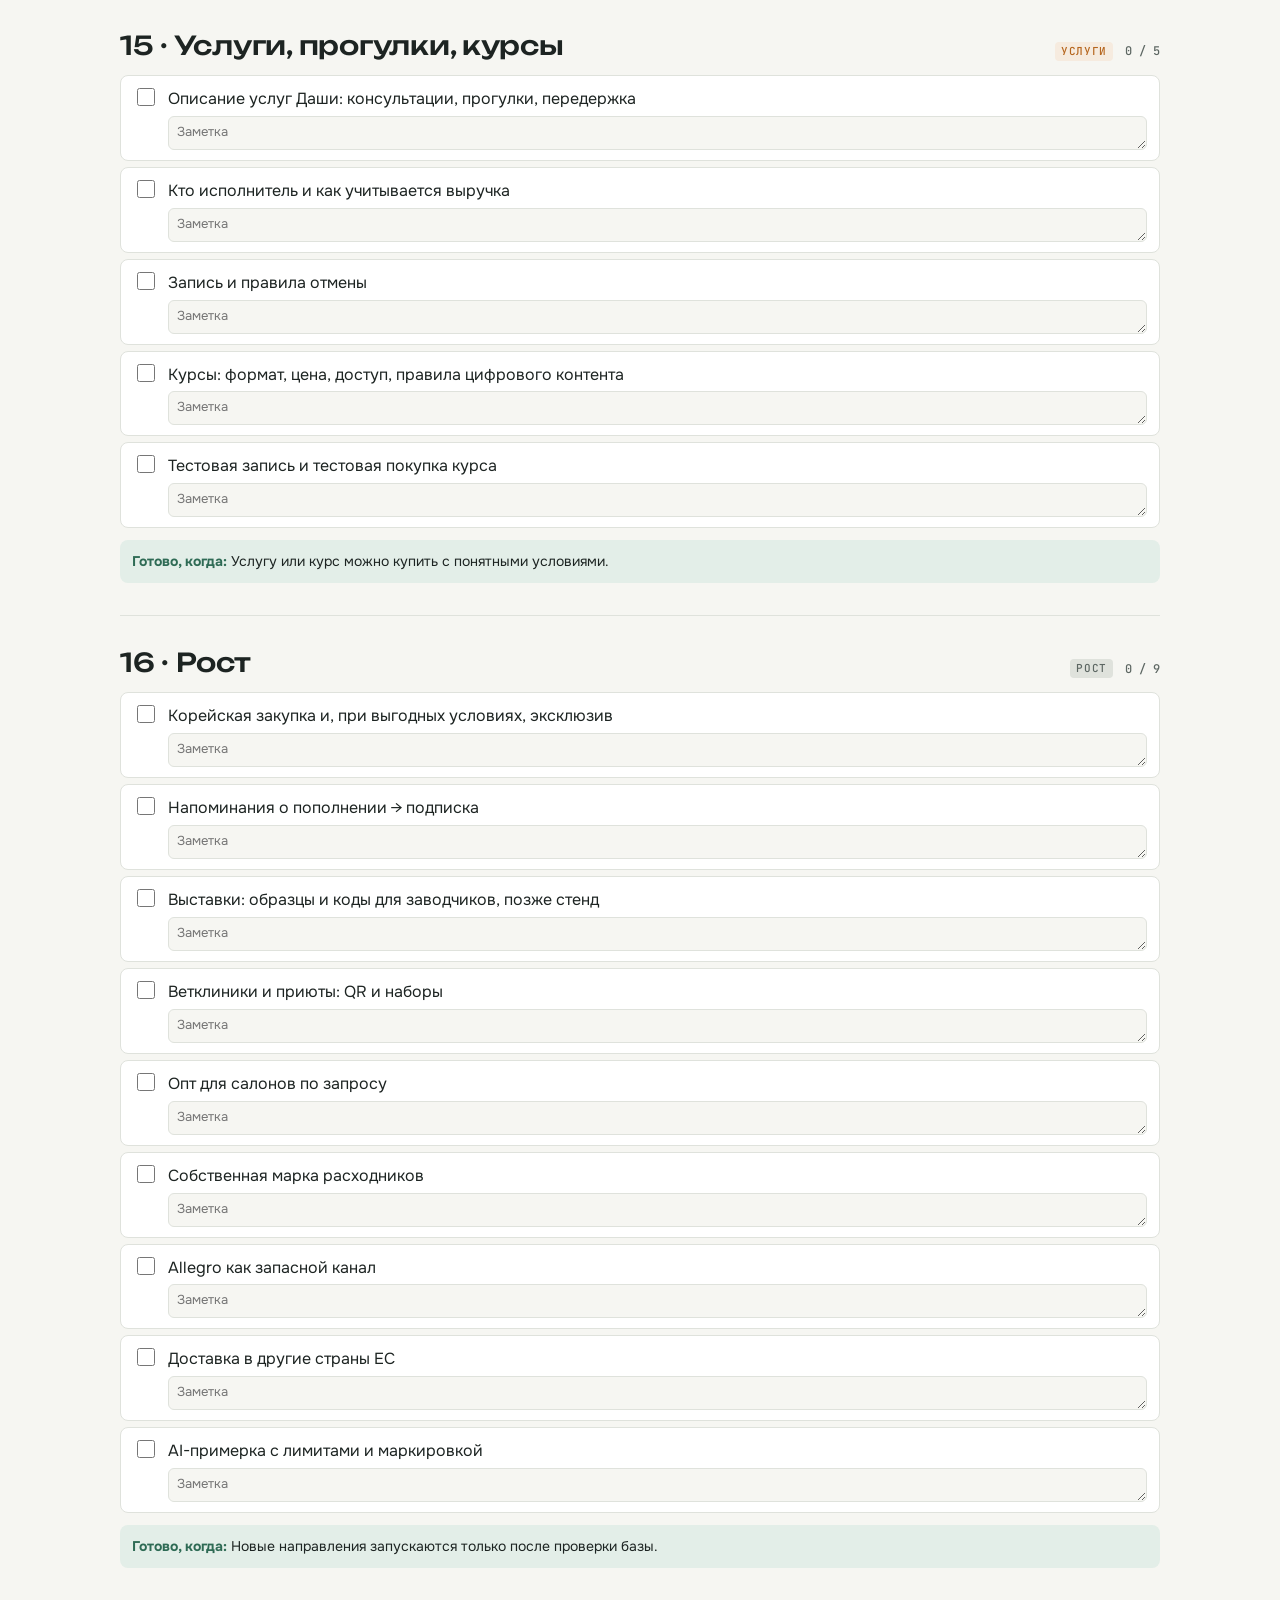
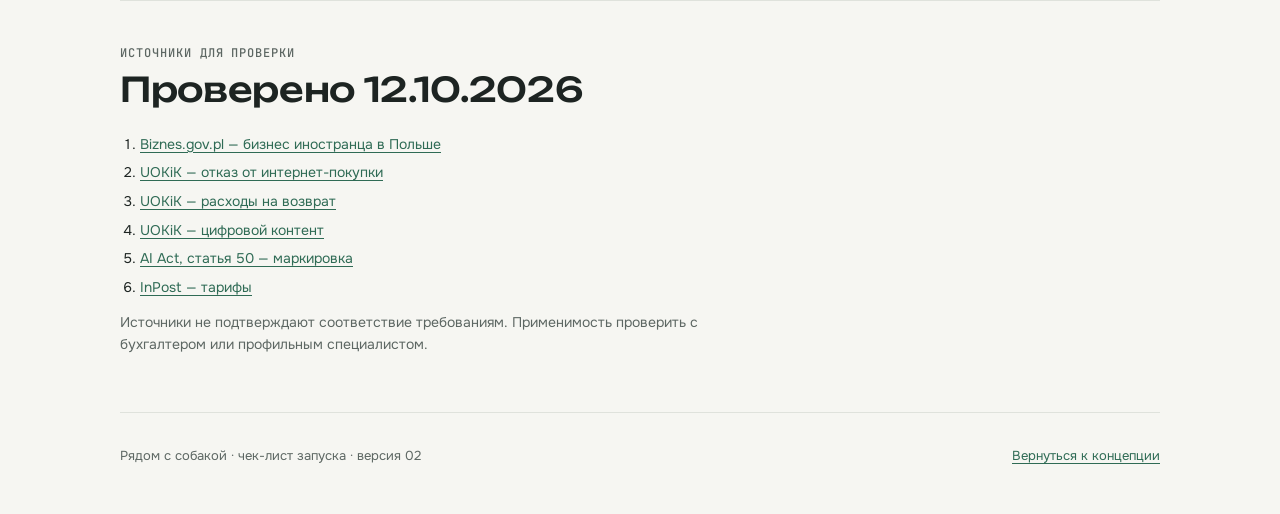
==== commit aed169d8: "Поставщики: страница с фильтрами, контактами и выгрузкой Co-Authored-By: Claude Opus 5.5 <noreply@an" ====
--- a/checklist.html
+++ b/checklist.html
@@ -59,6 +59,7 @@
       <a href="#how">Как пользоваться</a>
       <a href="#list">Этапы</a>
       <a href="#sources">Источники</a>
+      <a href="suppliers.html">Поставщики ↗</a>
     </nav>
   </div>
 </header>
@@ -334,10 +335,12 @@
   r.readAsText(f); e.target.value = "";
 });
 document.getElementById("print").addEventListener("click", () => window.print());
-let resetArmed = false;
+let resetArmed = false, resetTimer;
 document.getElementById("reset").addEventListener("click", e => {
-  if (!resetArmed) { resetArmed = true; e.currentTarget.textContent = "Точно сбросить?"; setTimeout(() => { resetArmed = false; e.currentTarget.textContent = "Сбросить"; }, 4000); return; }
-  state = { checked: {}, notes: {} }; save(); render(); resetArmed = false; e.currentTarget.textContent = "Сбросить"; msg("Прогресс сброшен.");
+  const btn = e.currentTarget;
+  clearTimeout(resetTimer);
+  if (!resetArmed) { resetArmed = true; btn.textContent = "Точно сбросить?"; resetTimer = setTimeout(() => { resetArmed = false; btn.textContent = "Сбросить"; }, 4000); return; }
+  state = { checked: {}, notes: {} }; save(); render(); resetArmed = false; btn.textContent = "Сбросить"; msg("Прогресс сброшен.");
 });
 
 load(); render();
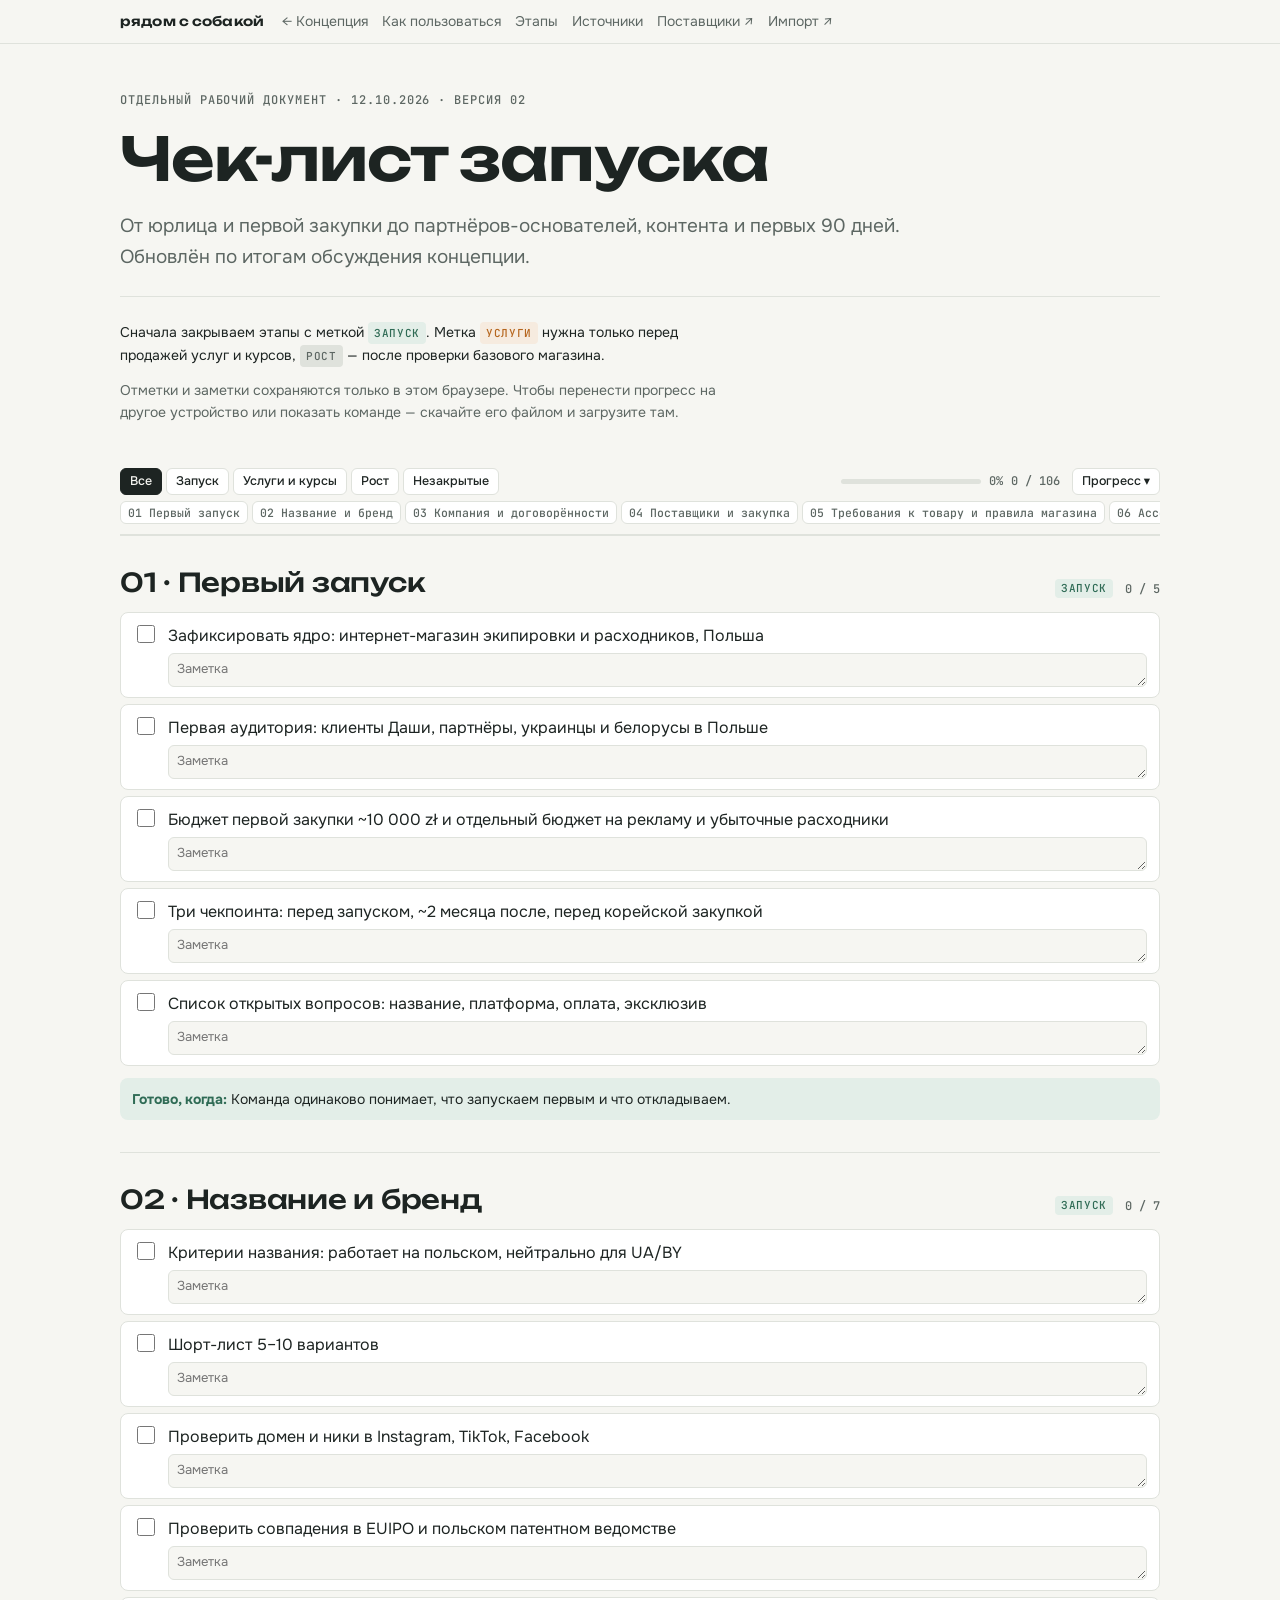
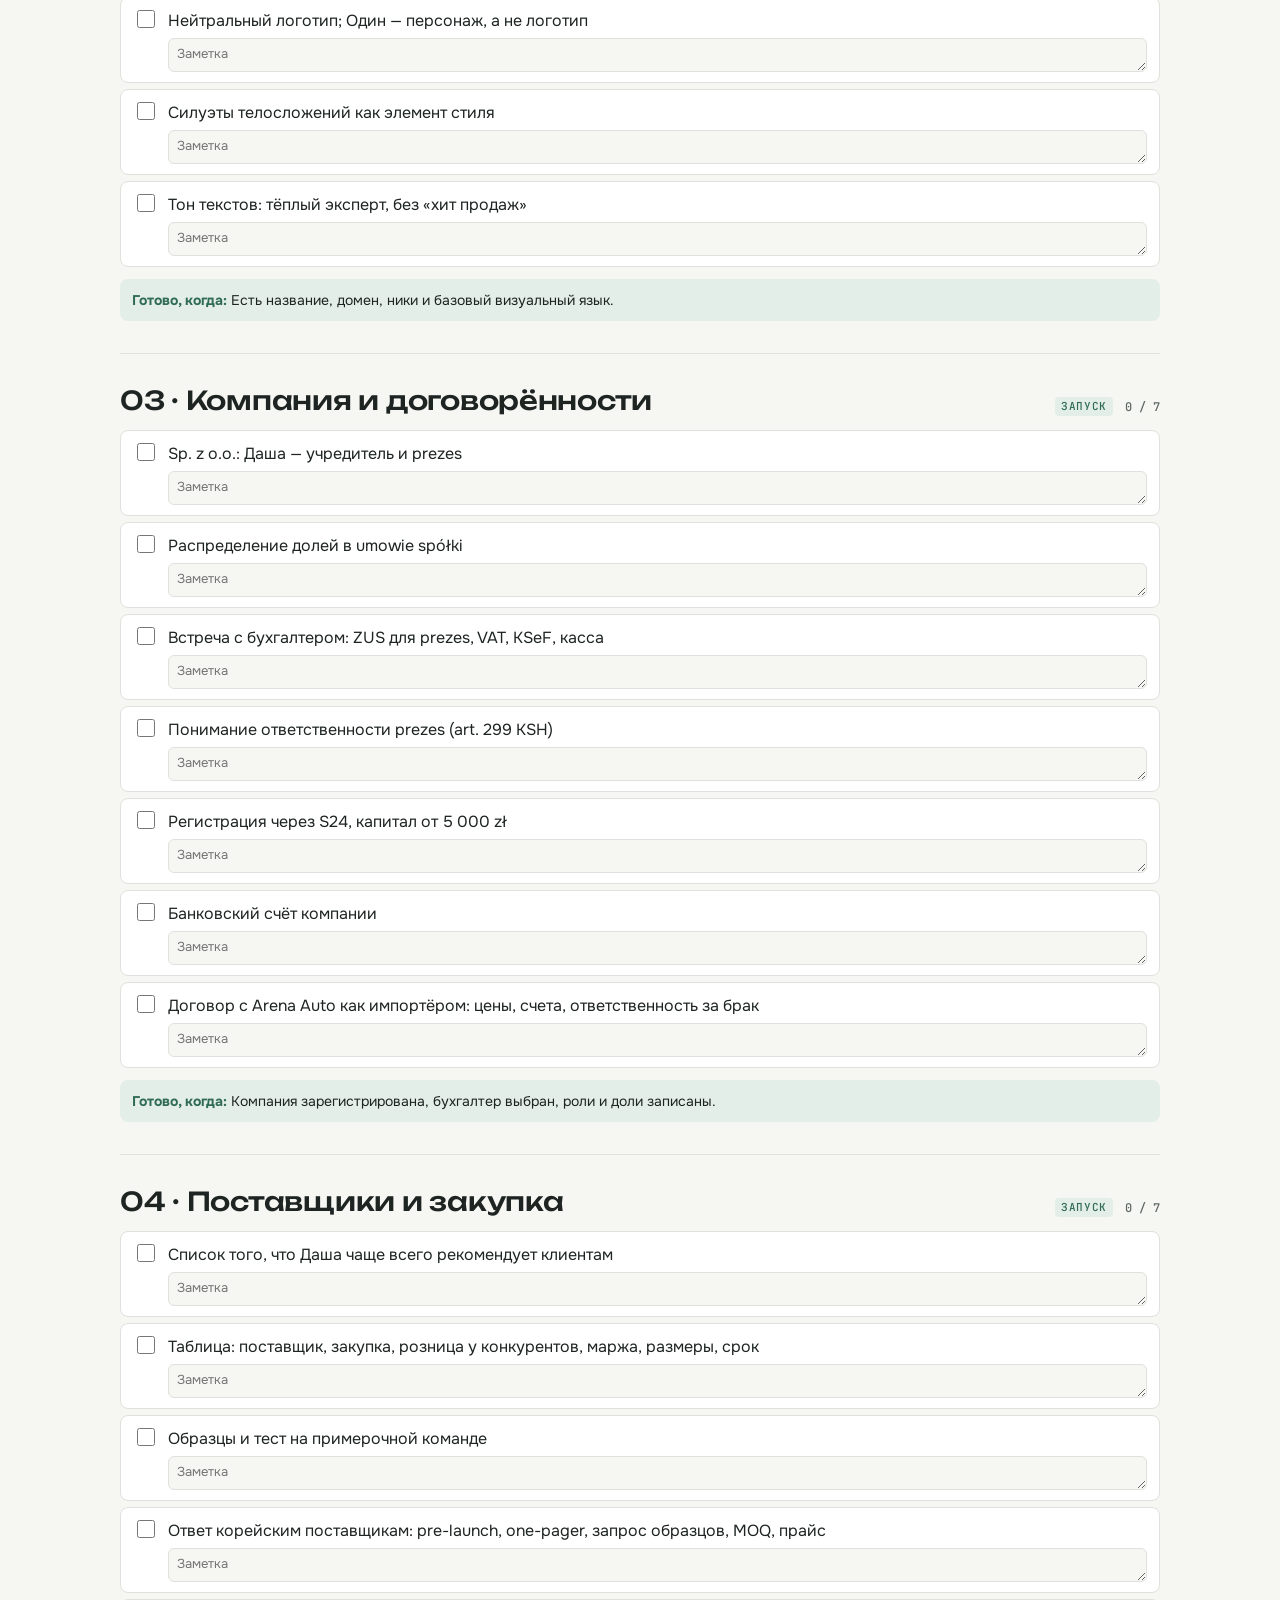
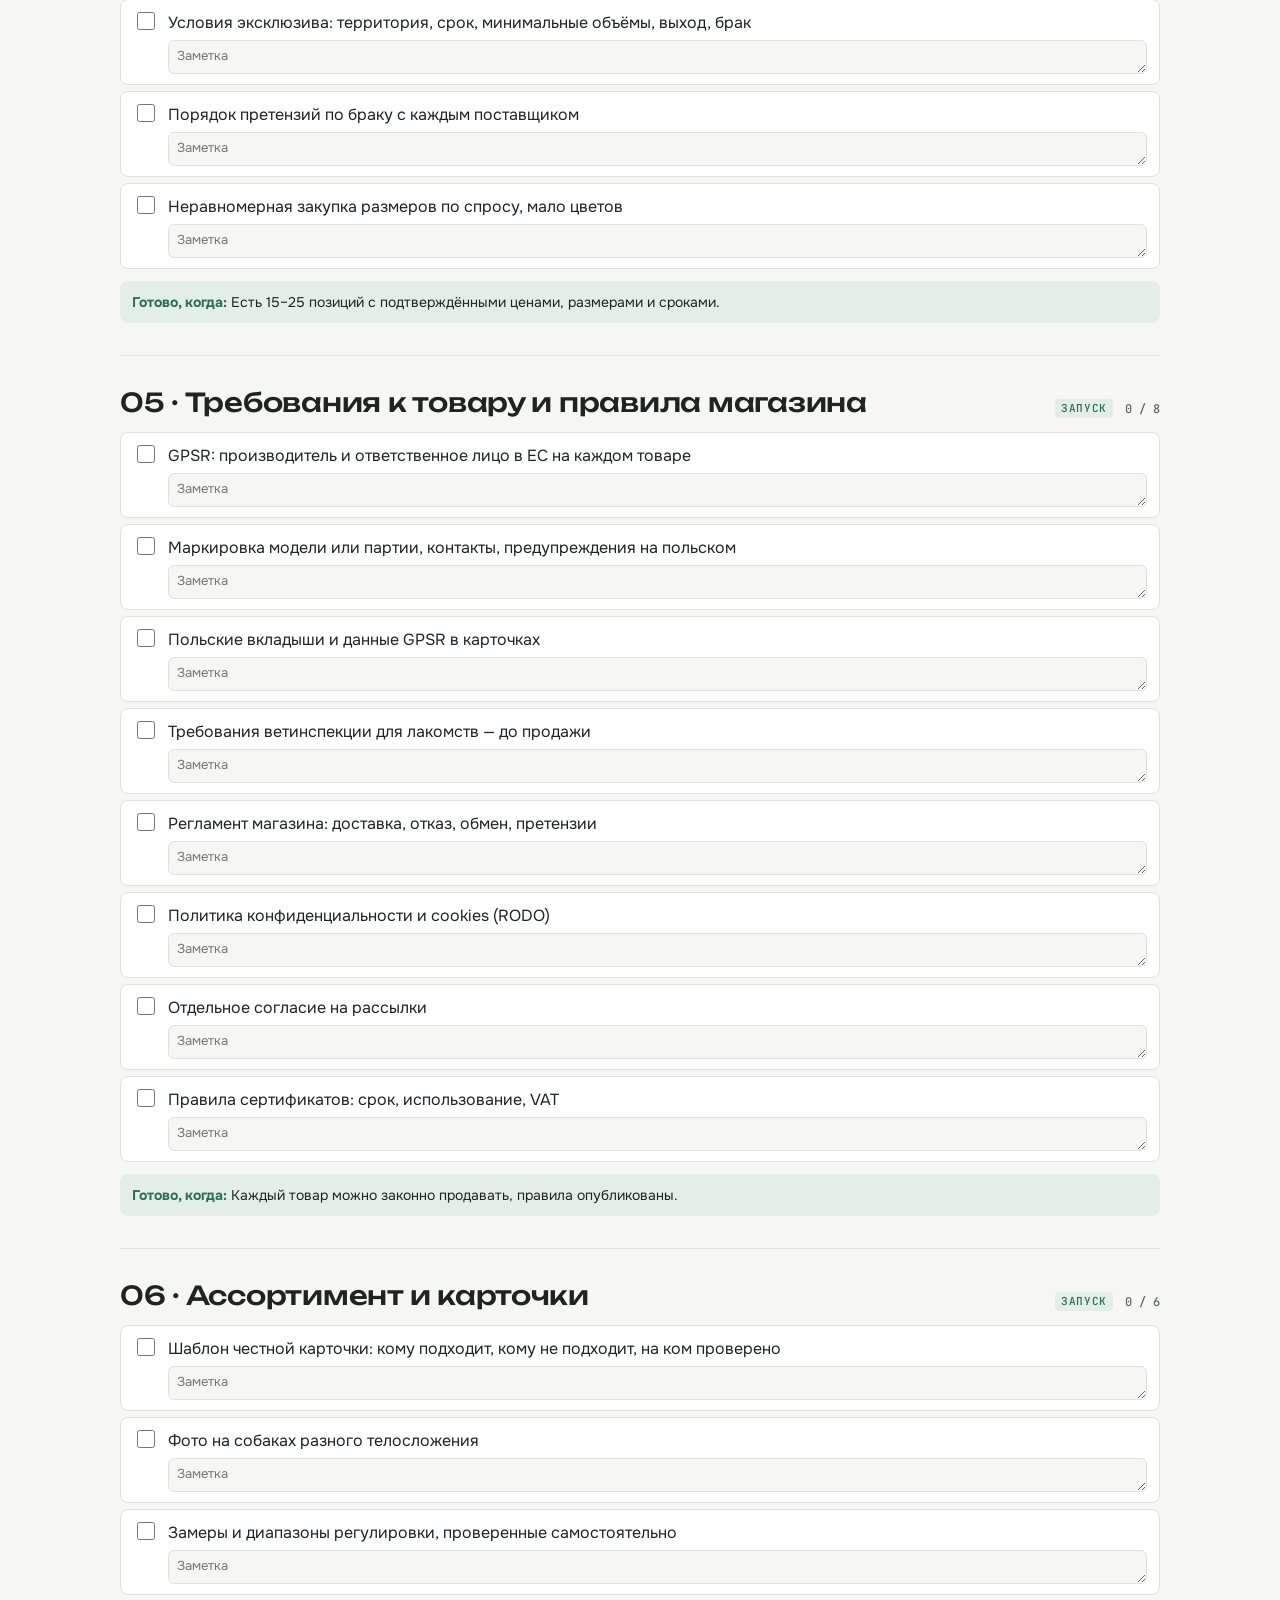
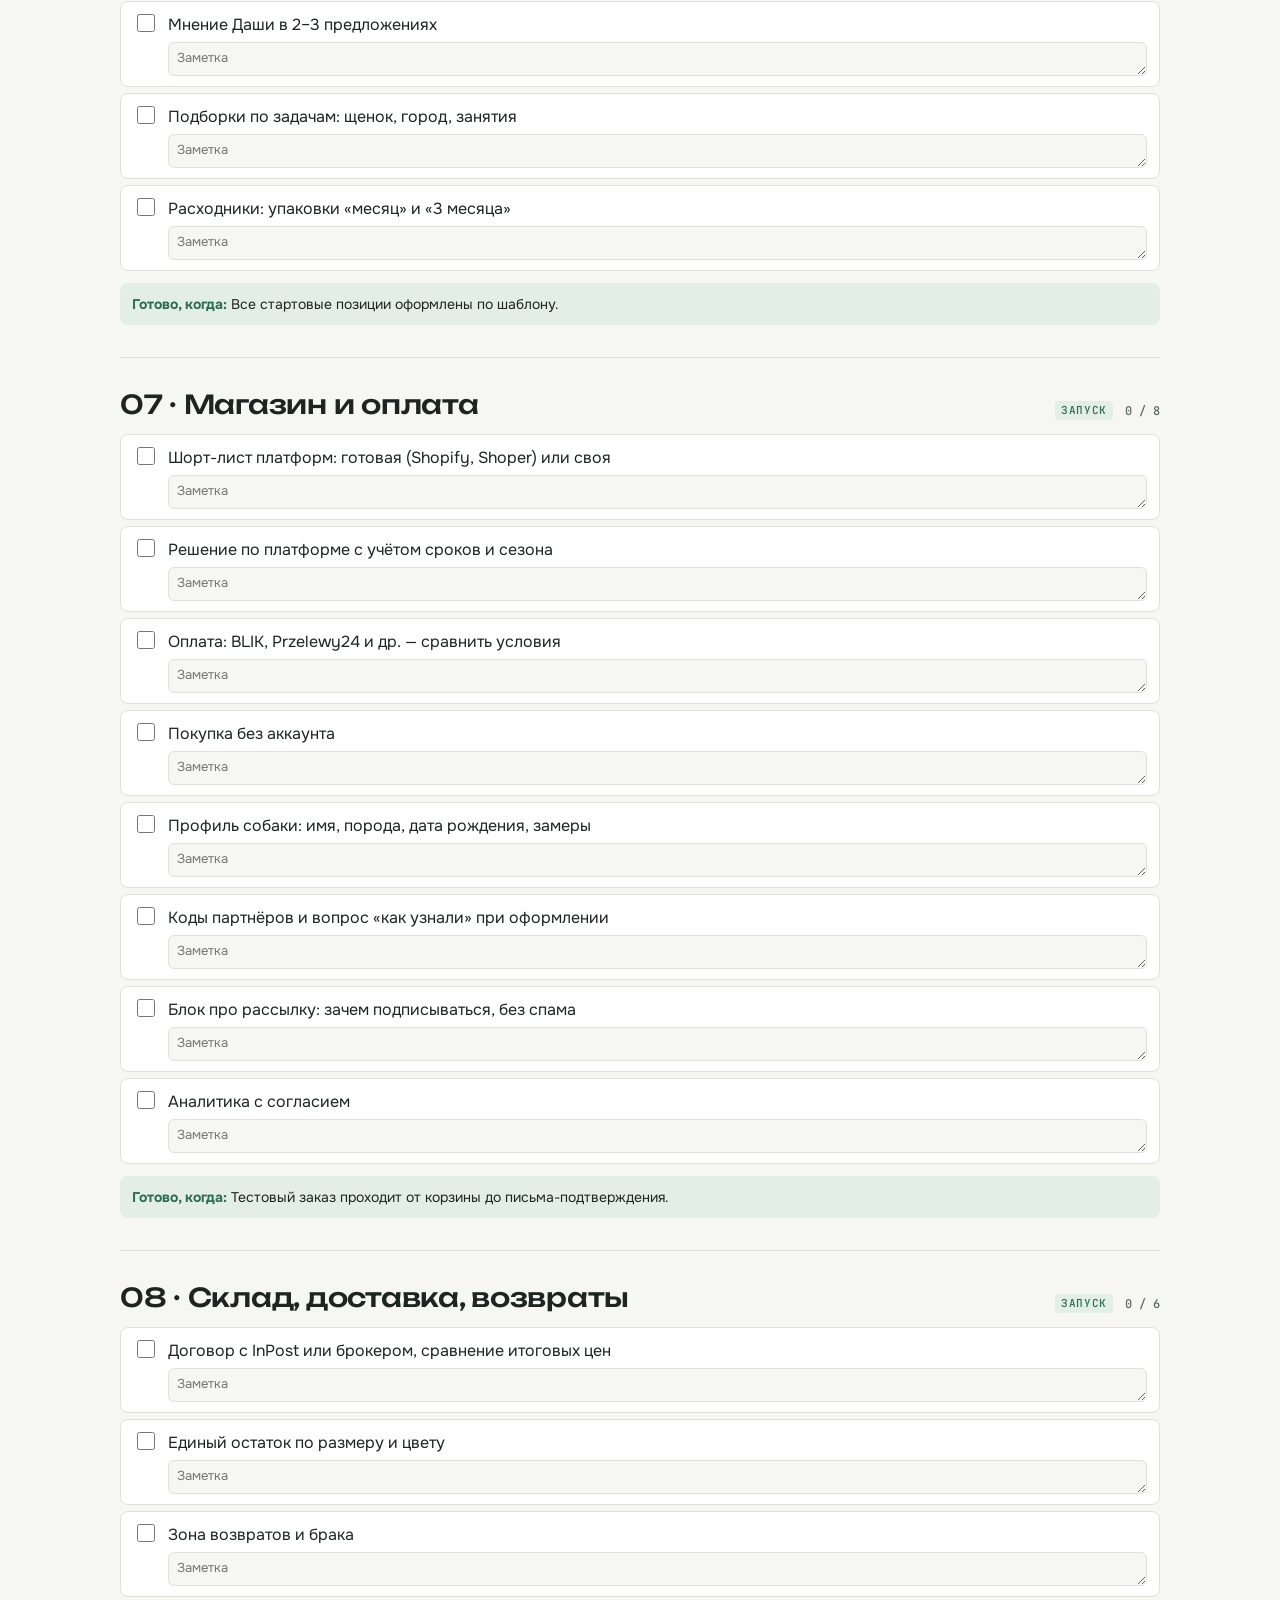
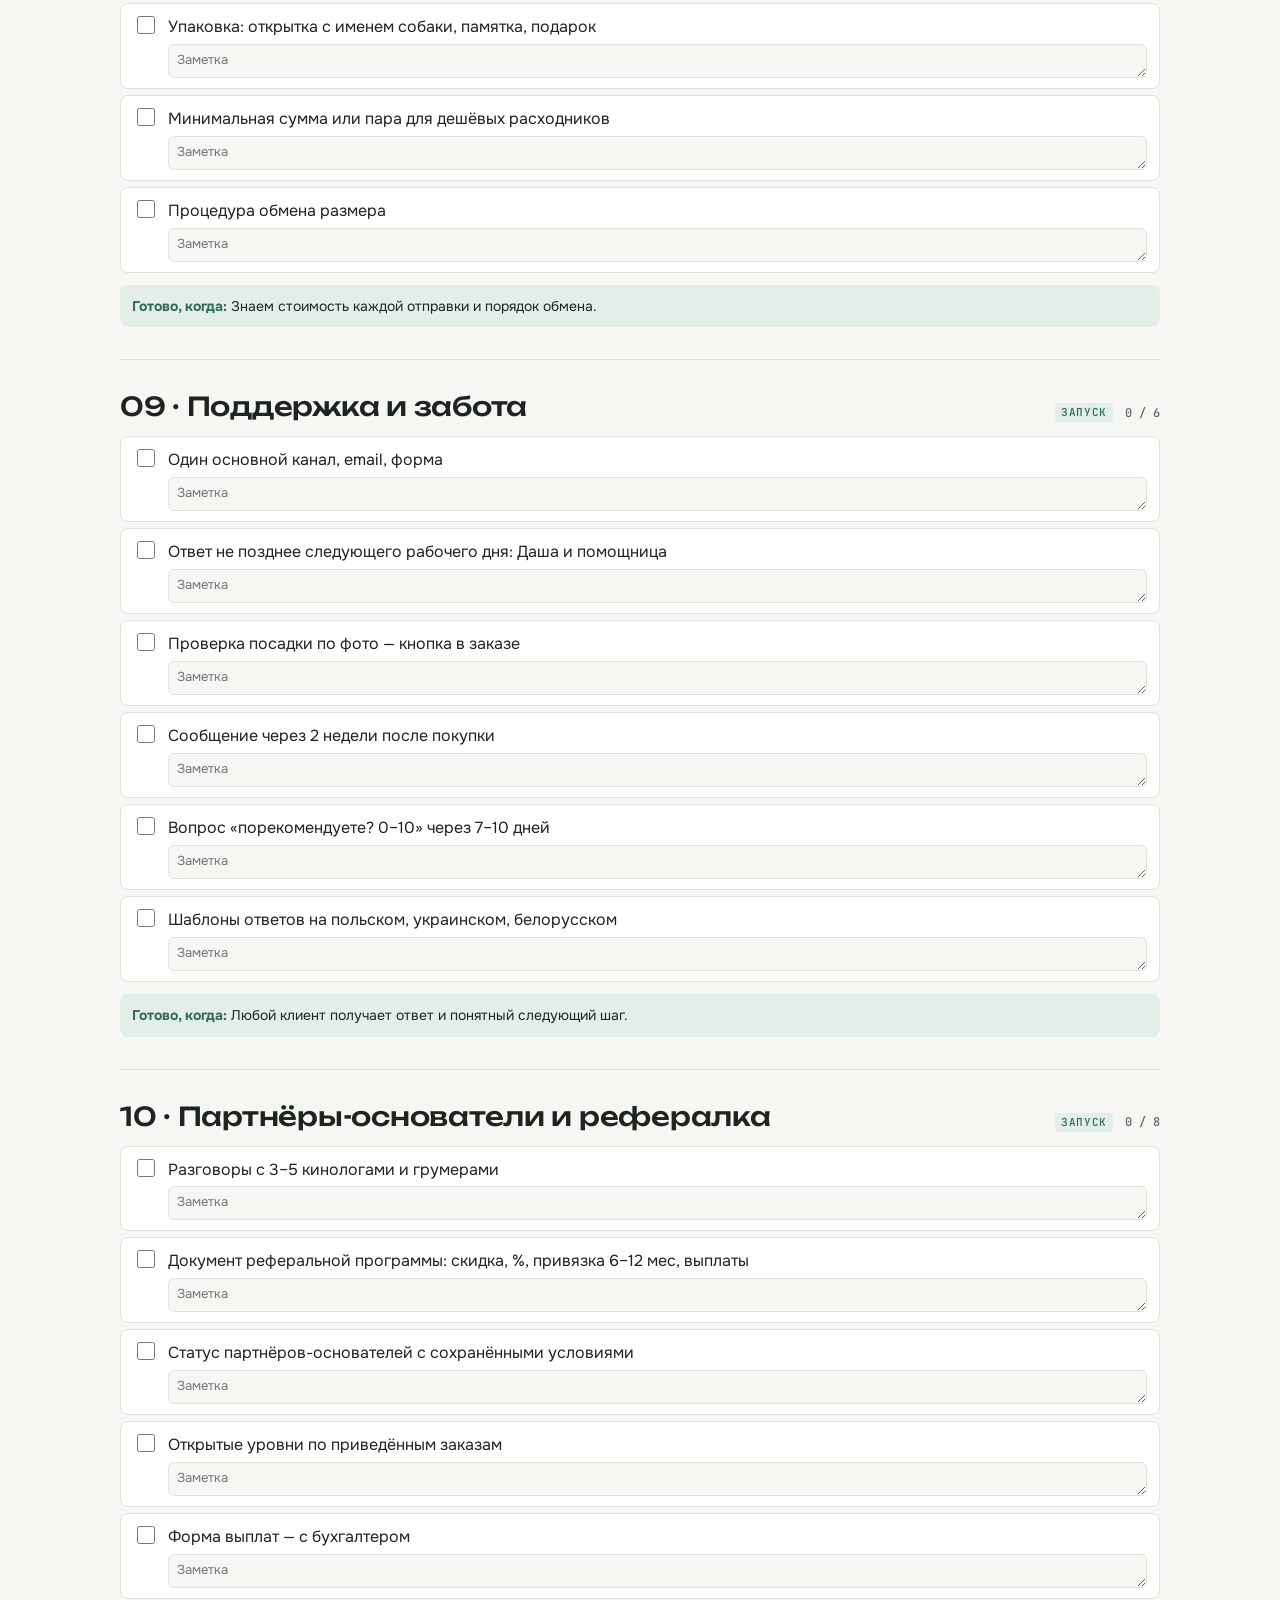
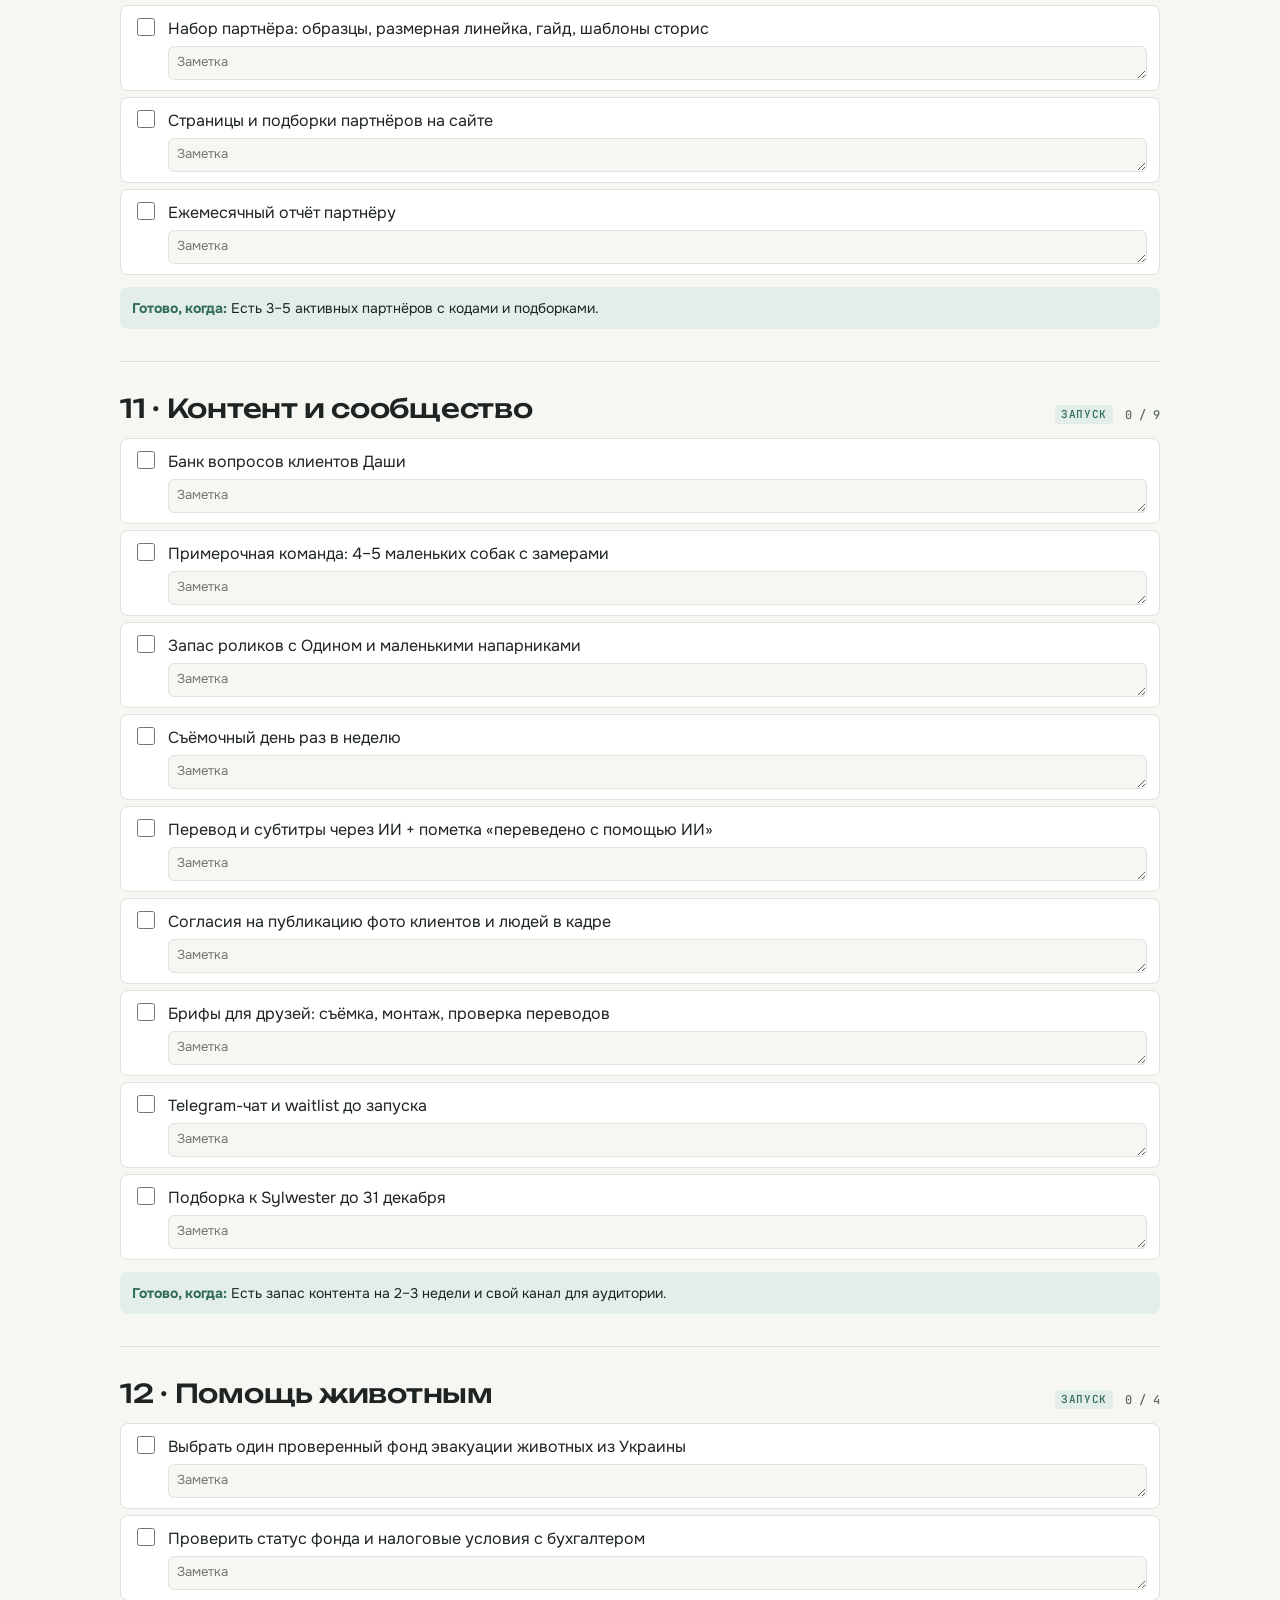
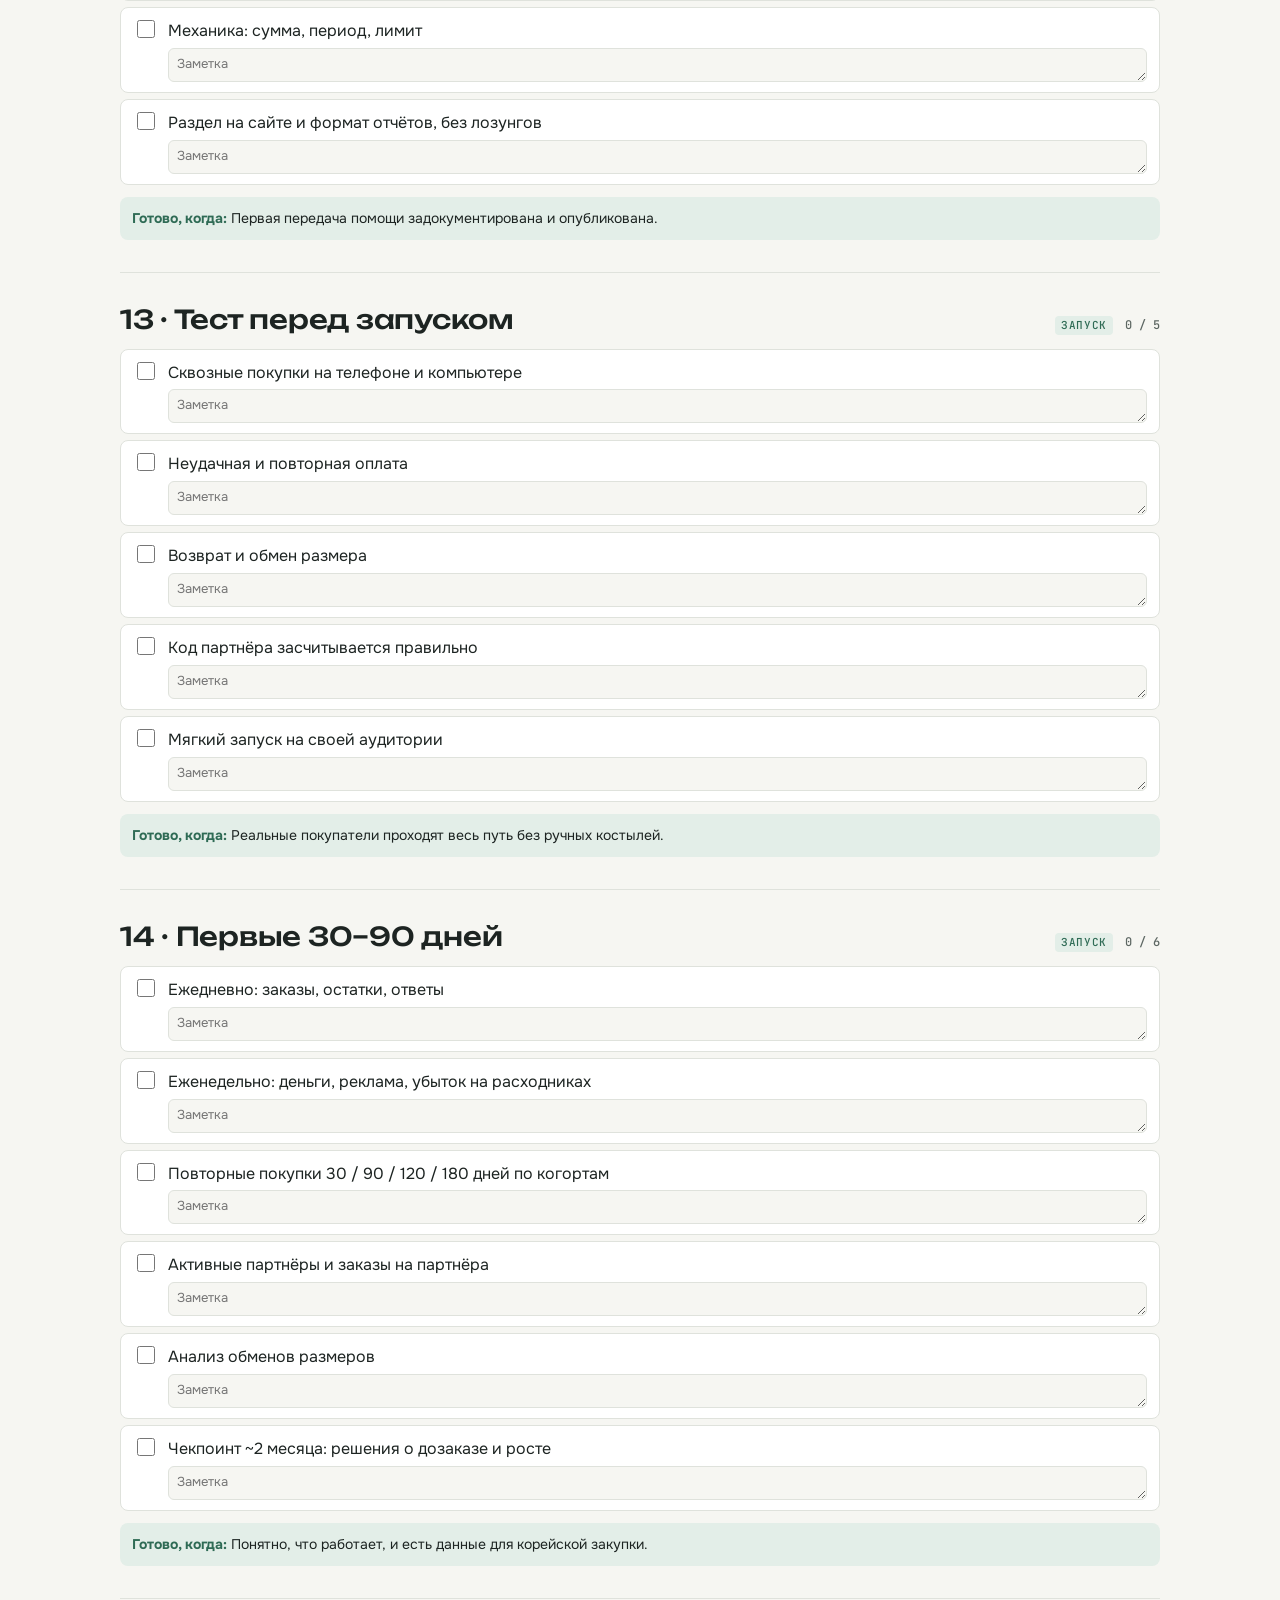
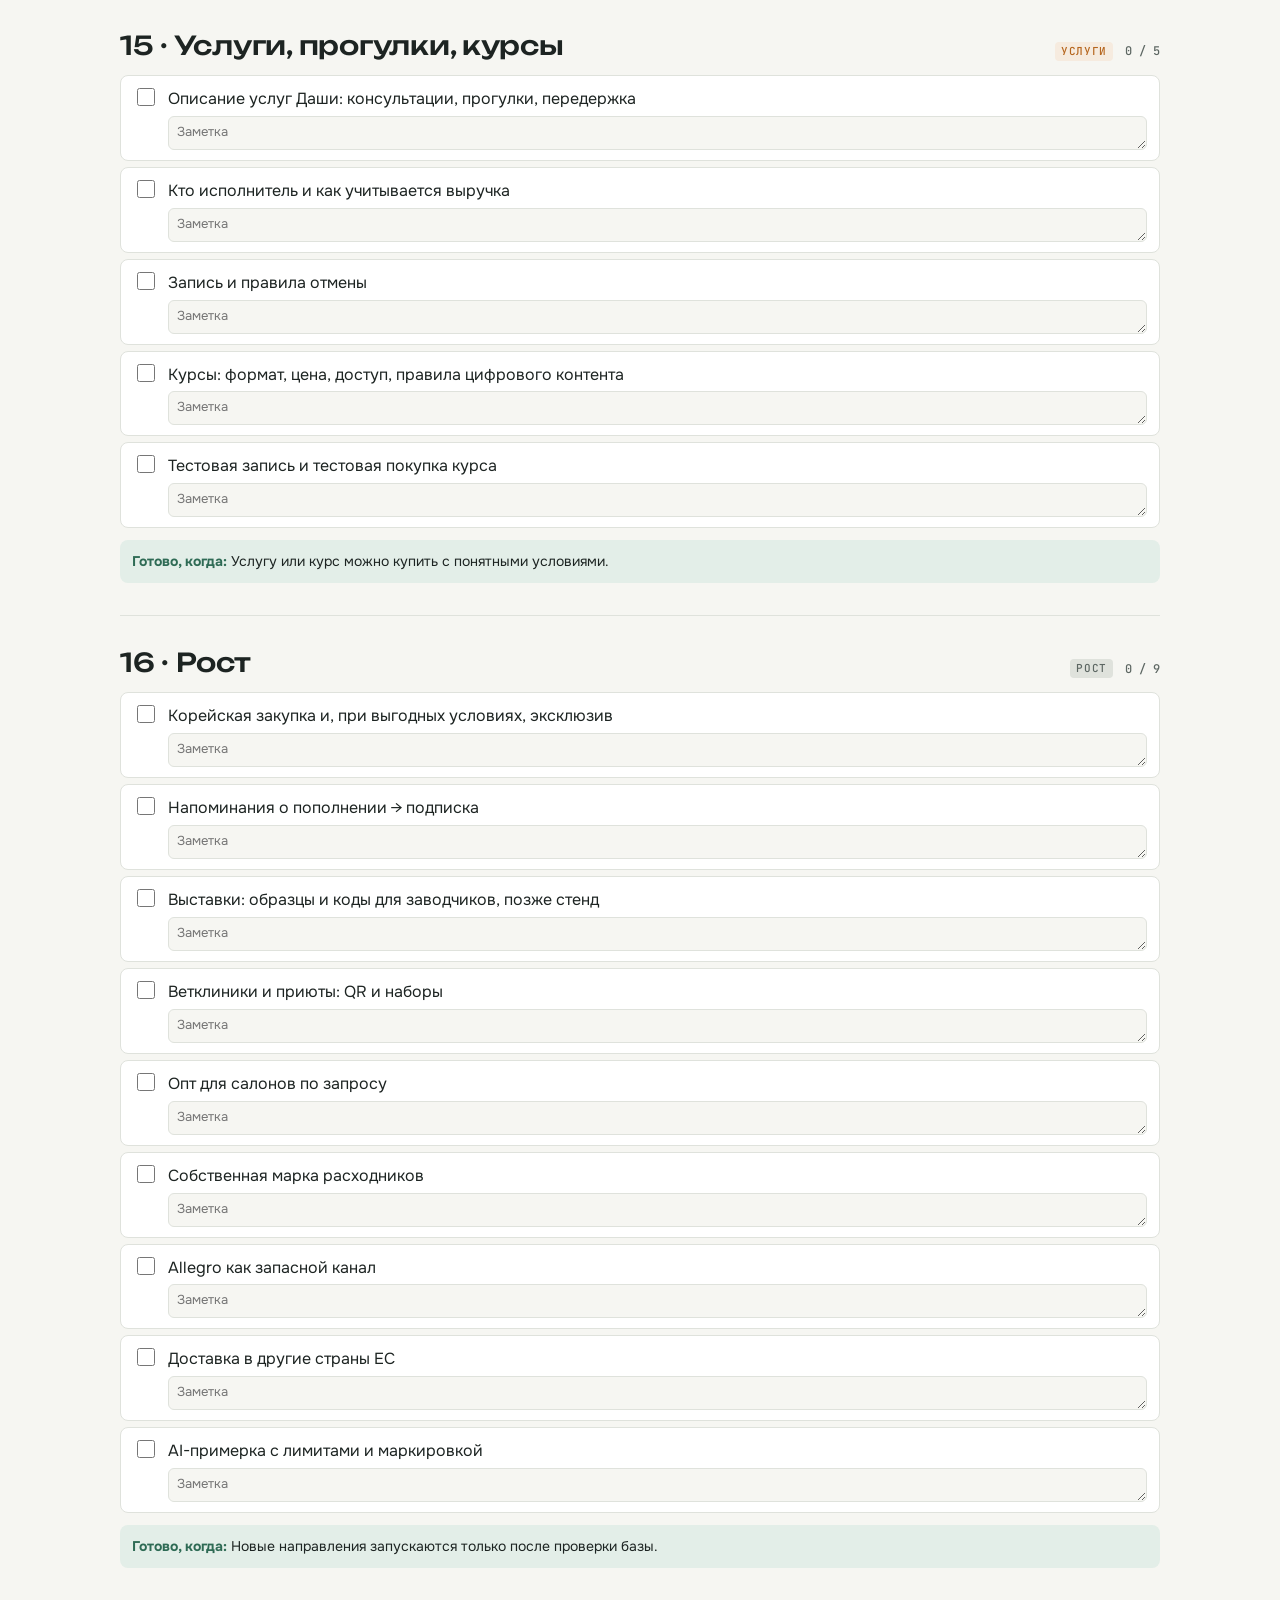
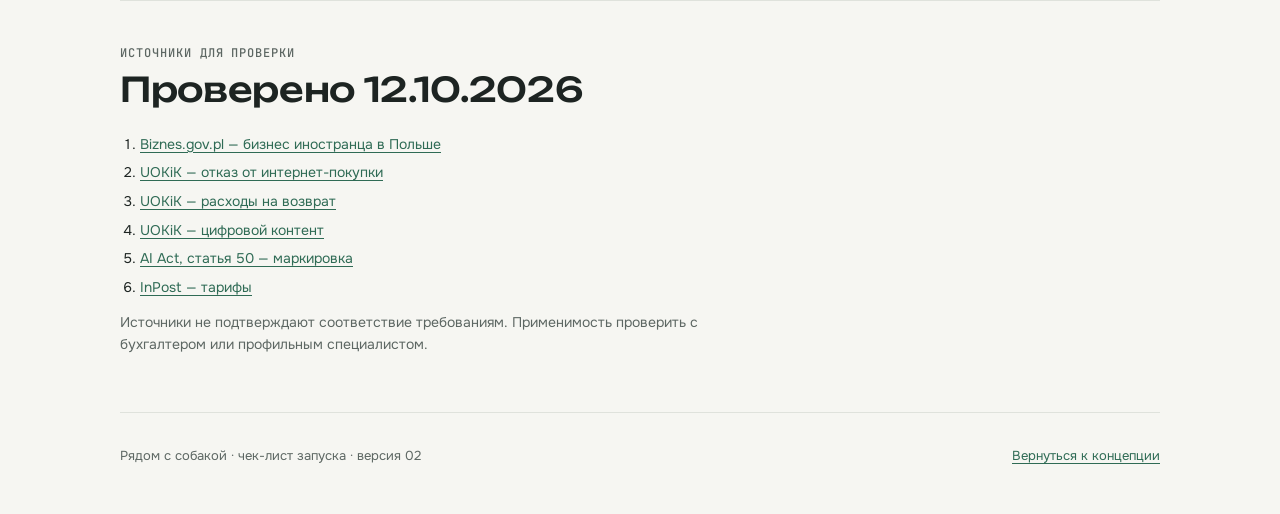
==== commit 79a6c0e2: "Импорт: страница о пошлине, НДС и обязанностях импортёра Co-Authored-By: Claude Opus 5.5 <noreply@an" ====
--- a/checklist.html
+++ b/checklist.html
@@ -60,6 +60,7 @@
       <a href="#list">Этапы</a>
       <a href="#sources">Источники</a>
       <a href="suppliers.html">Поставщики ↗</a>
+      <a href="import.html">Импорт ↗</a>
     </nav>
   </div>
 </header>
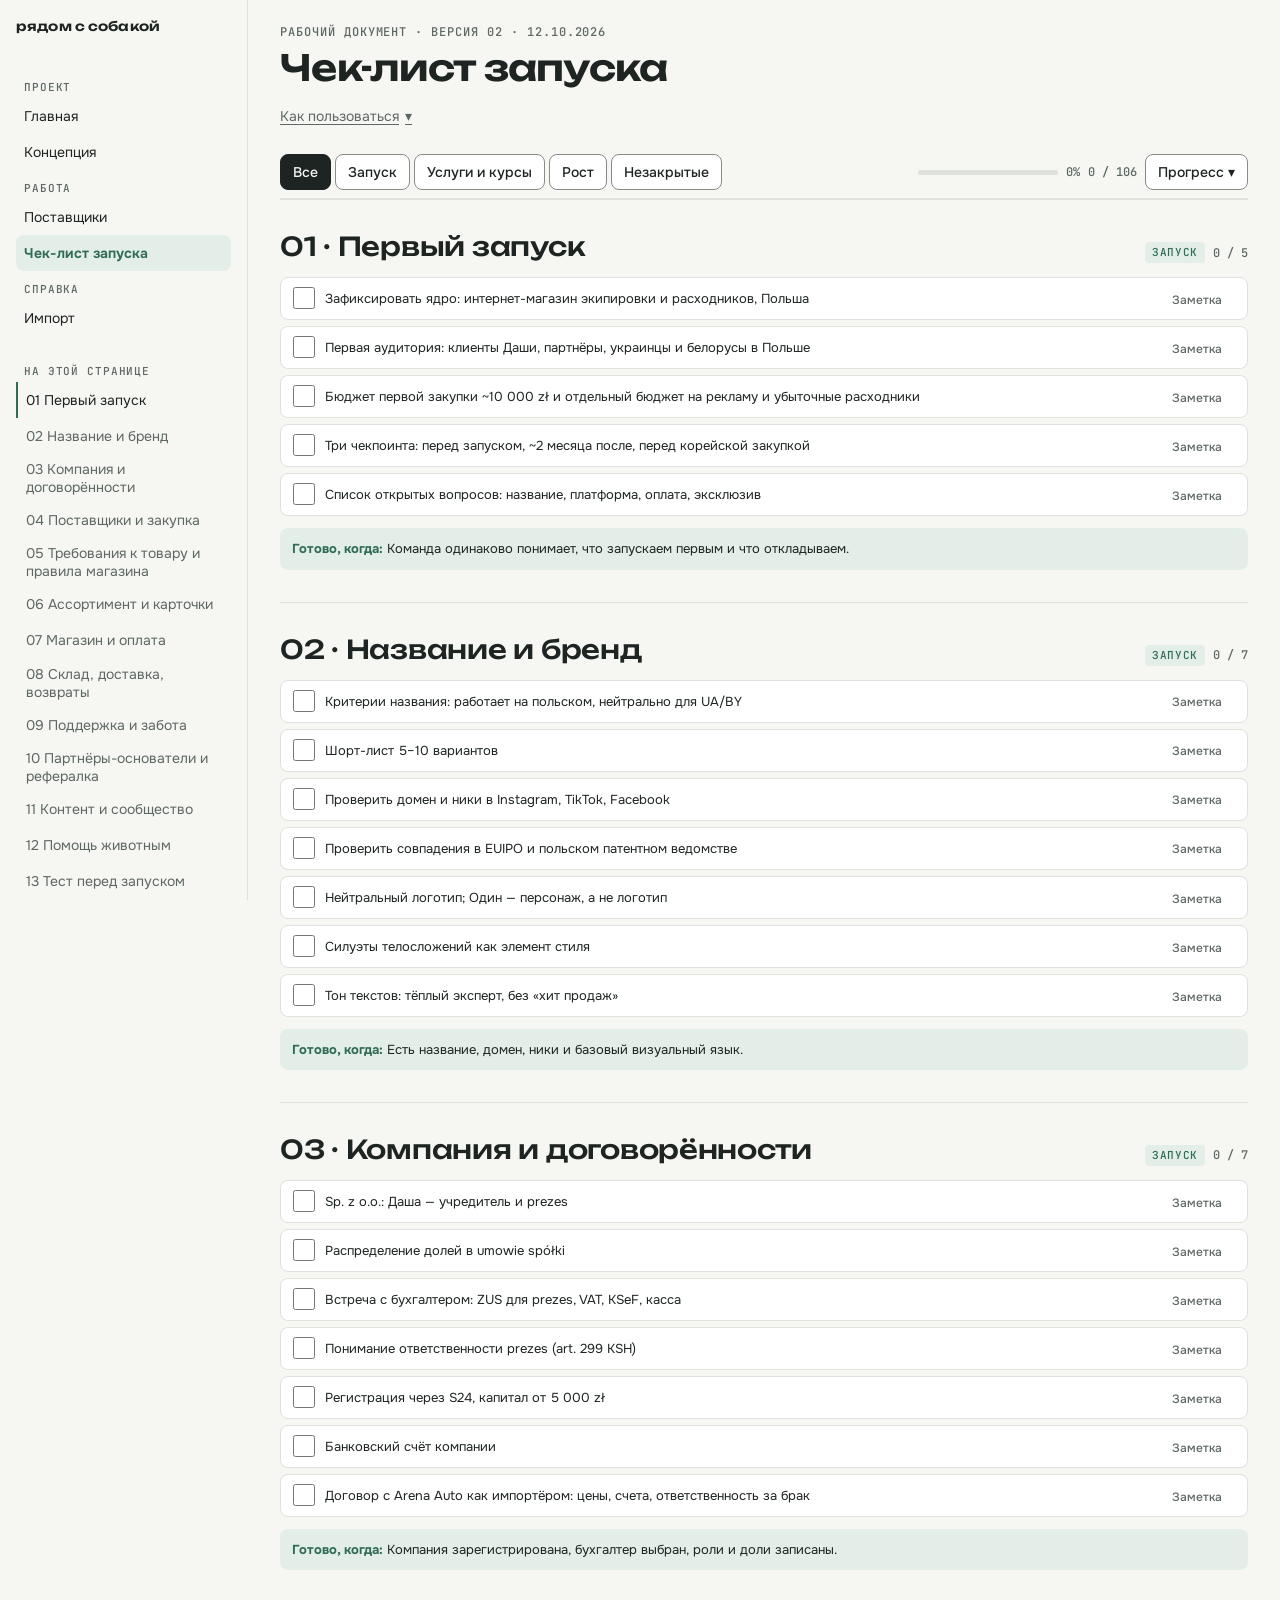
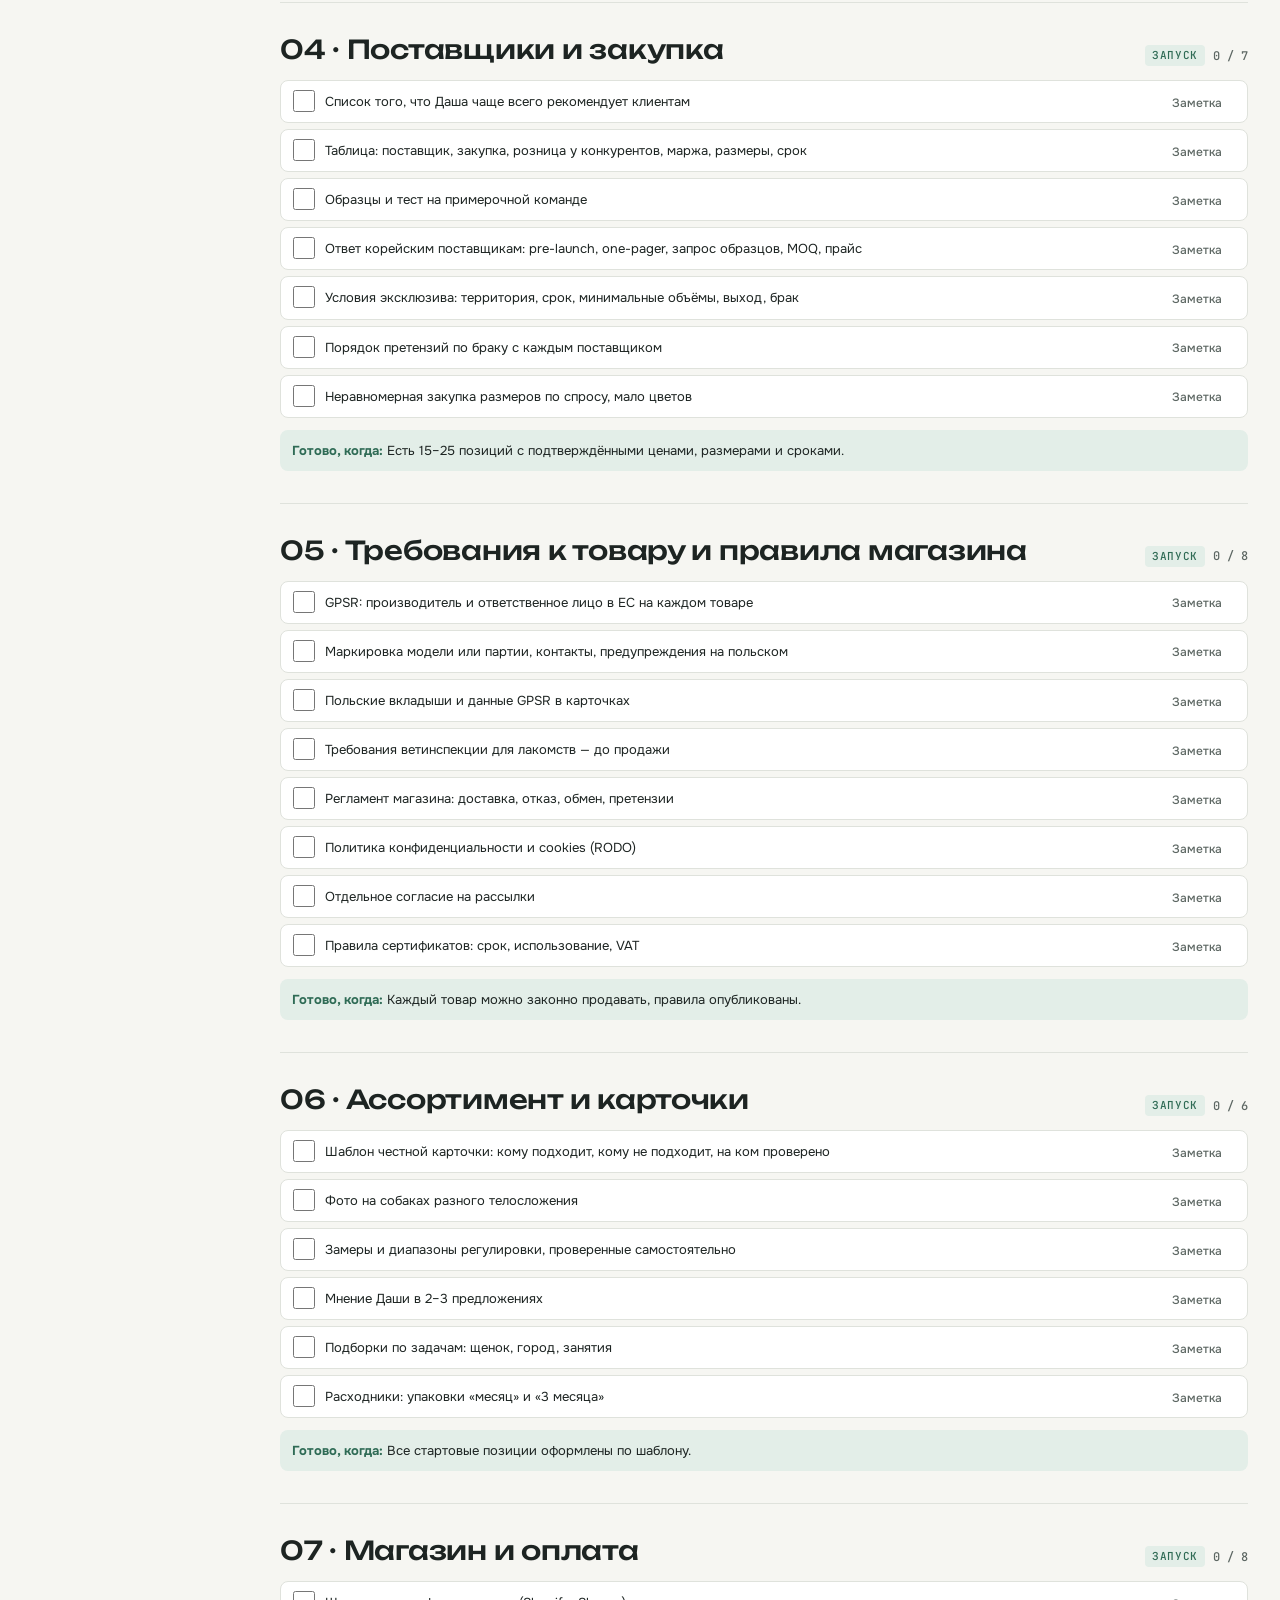
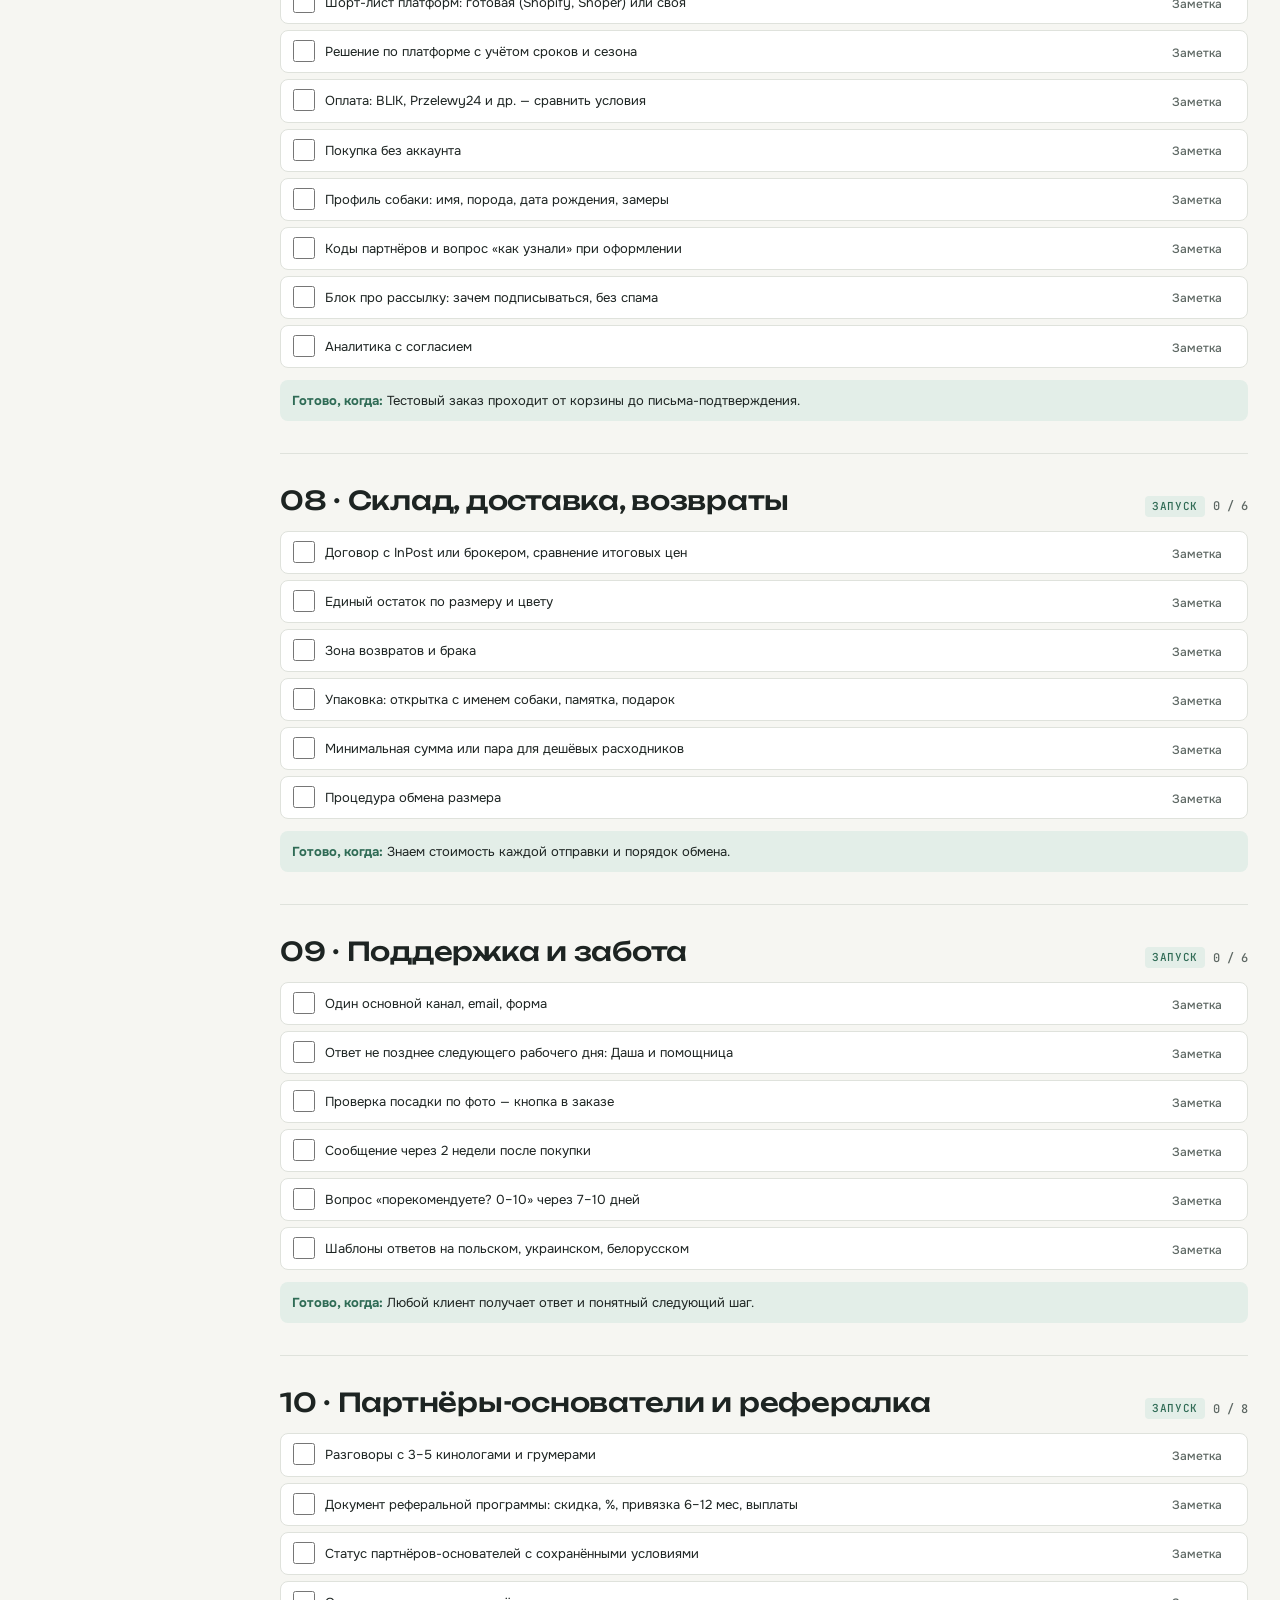
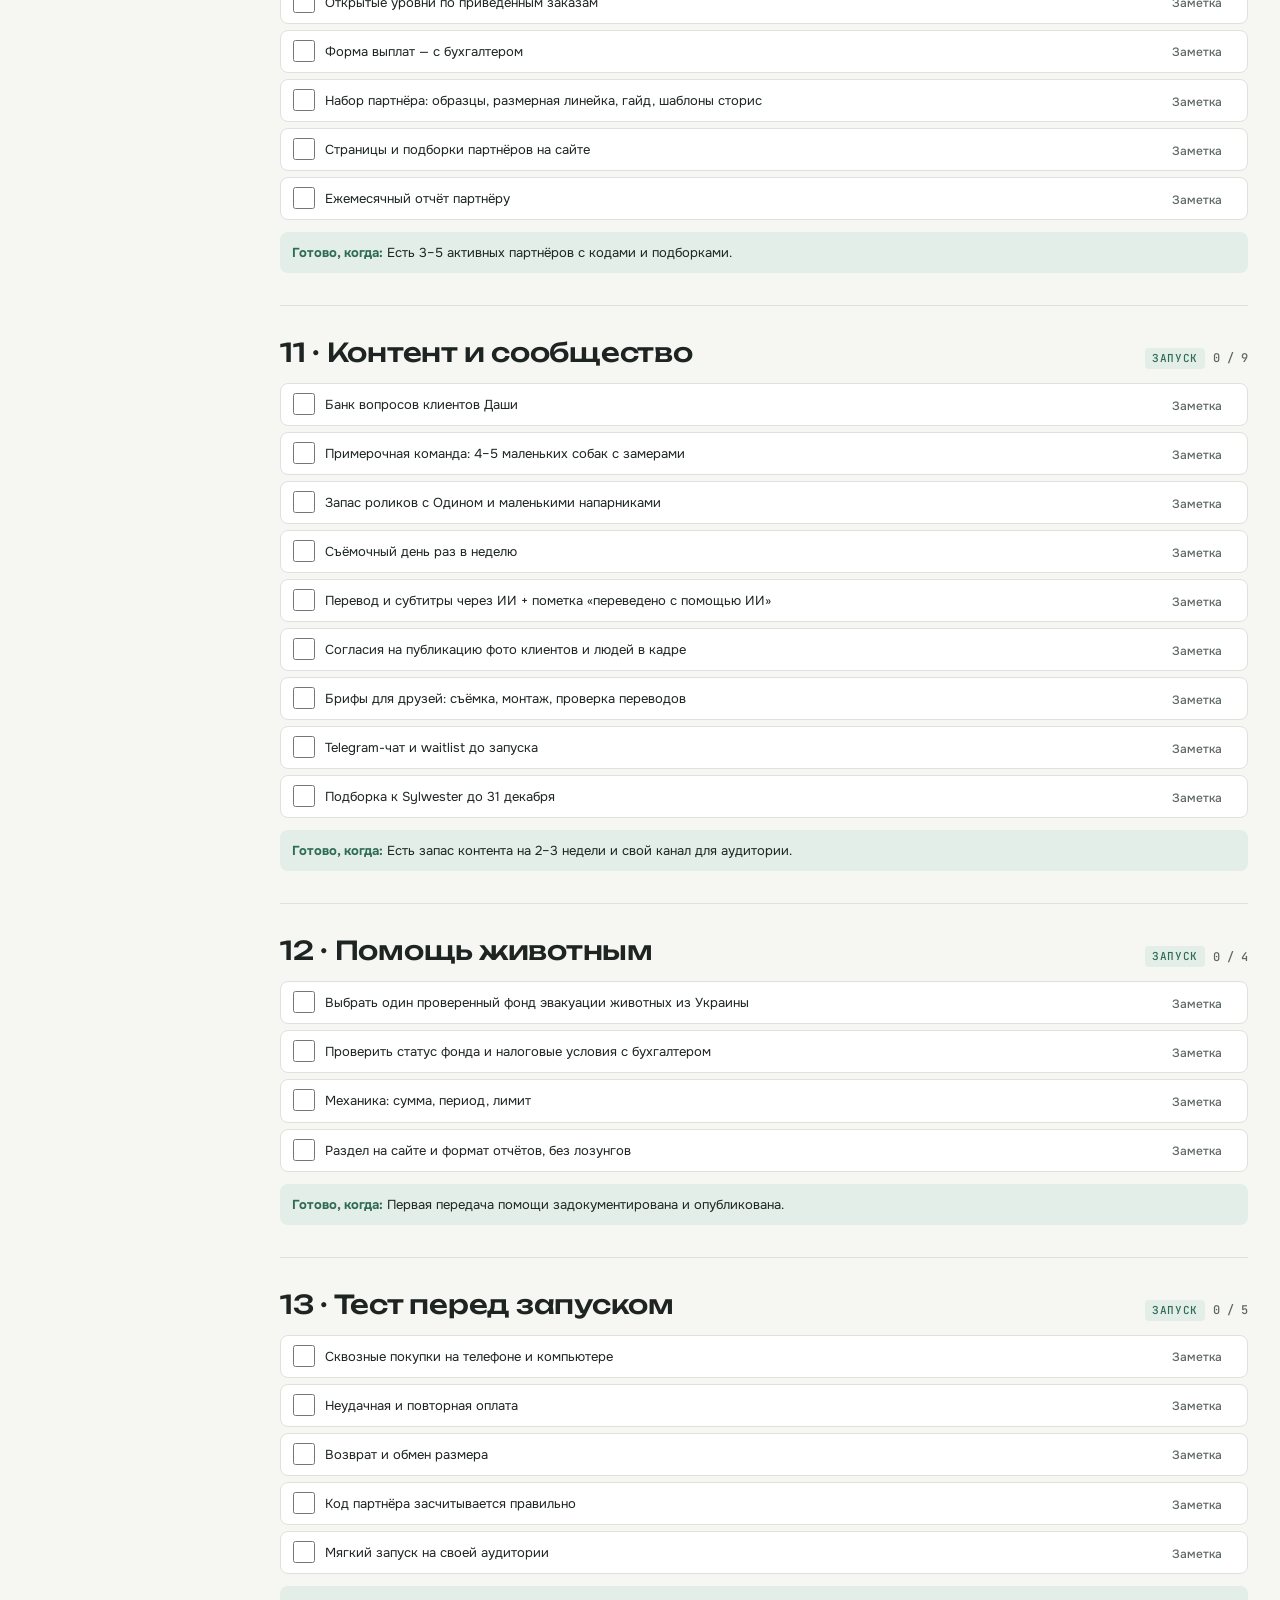
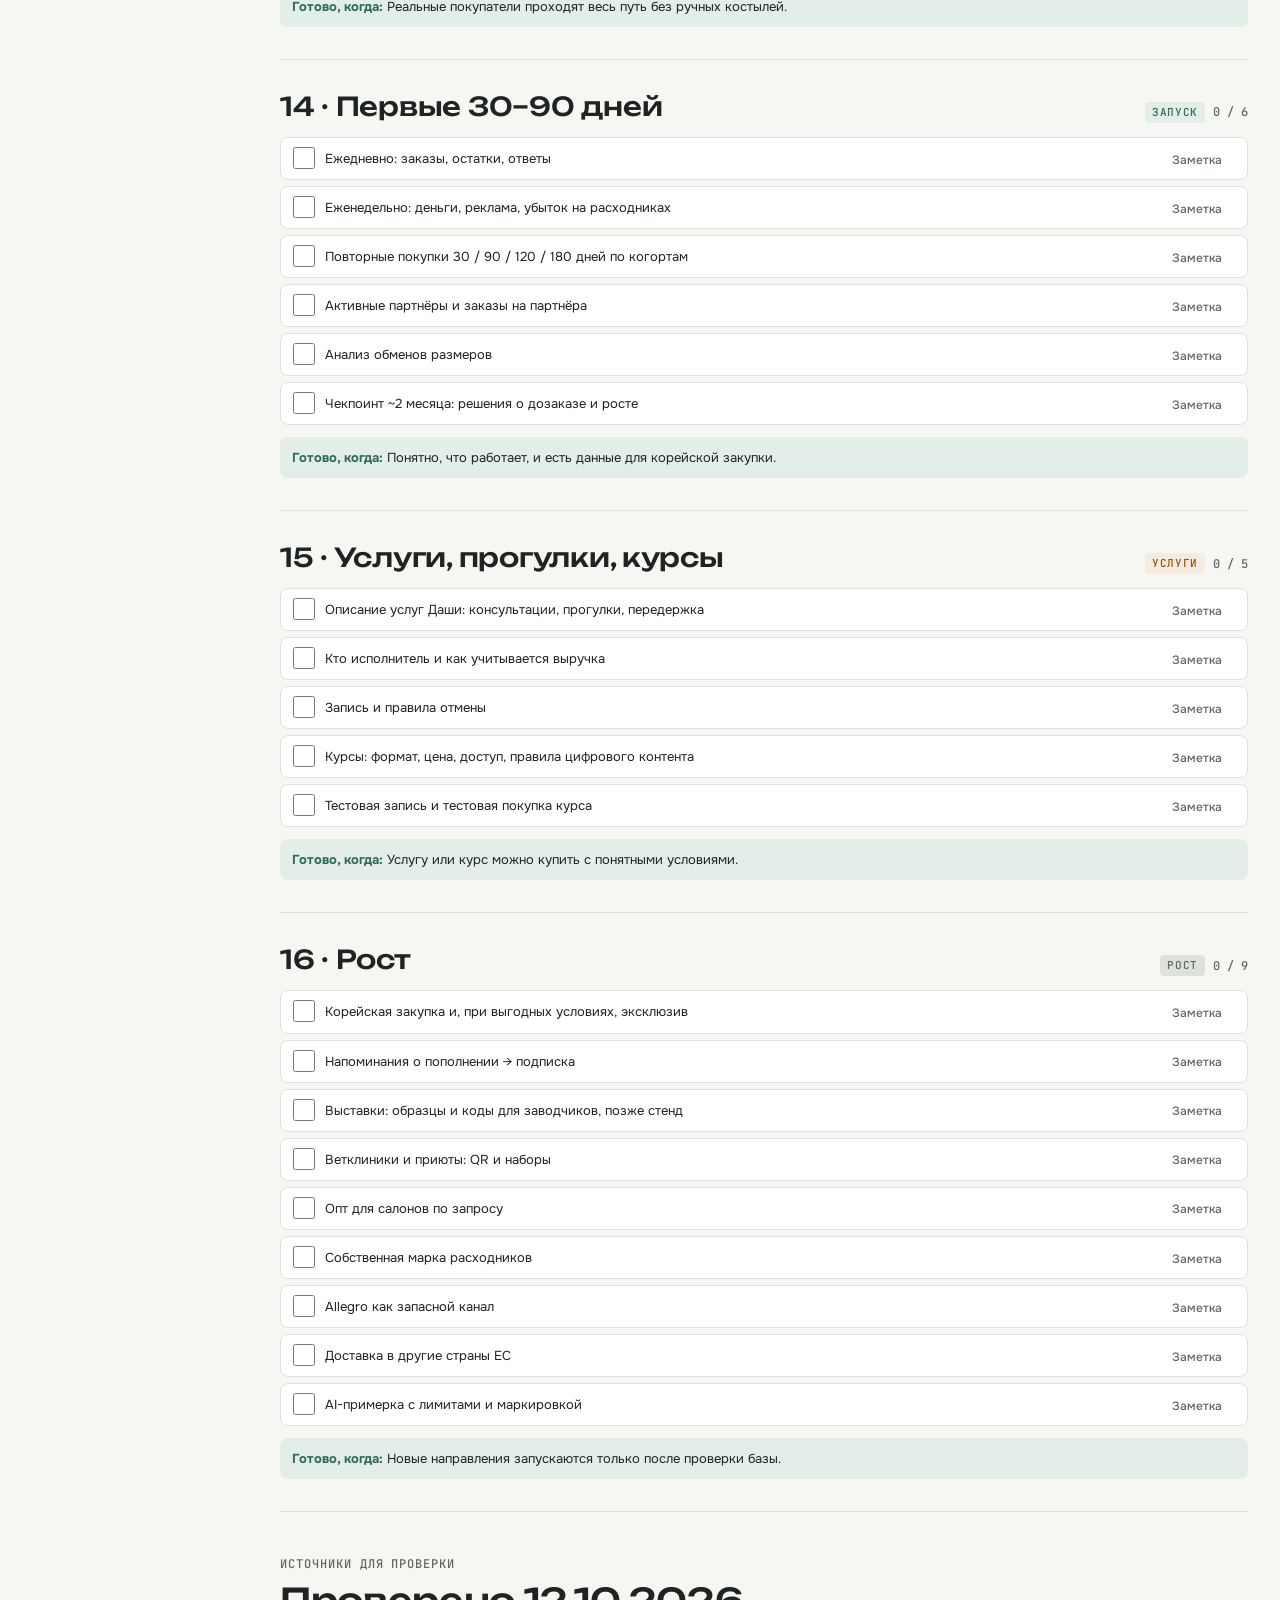
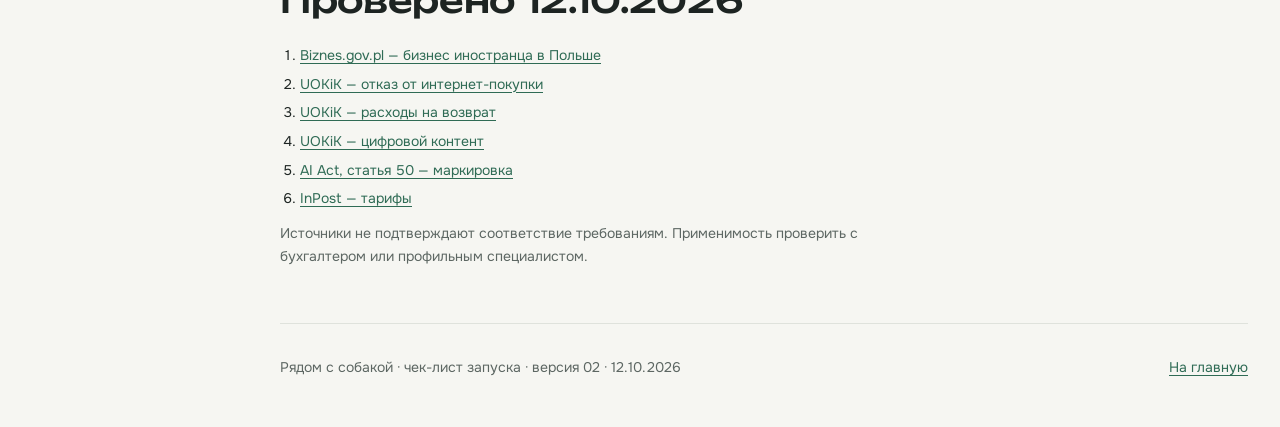
==== commit e2798502: "Сайт: общая оболочка, единый слой компонентов, переработка рабочих страниц - styles.css: шкалы текст" ====
--- a/checklist.html
+++ b/checklist.html
@@ -10,74 +10,49 @@
 <link rel="preconnect" href="https://fonts.gstatic.com" crossorigin>
 <link rel="stylesheet" href="https://fonts.googleapis.com/css2?family=Unbounded:wght@400;500;600&family=Onest:wght@400;500;650&family=JetBrains+Mono:wght@500&display=swap">
 <link rel="stylesheet" href="styles.css">
+<script src="site.js" defer></script>
 <style>
-  .controls { position: sticky; top: calc(env(safe-area-inset-top, 0px) + 49px); z-index: 5; background: var(--paper); border-bottom: 1px solid var(--line); padding-block: 8px; display: grid; gap: 6px; }
-  .row { display: flex; flex-wrap: wrap; gap: 6px 12px; align-items: center; }
-  .filters { display: flex; flex-wrap: wrap; gap: 4px; }
-  .btn { font: 500 12.5px/1 var(--font-body); padding: 6px 9px; border-radius: 6px; border: 1px solid var(--line); background: var(--surface); color: var(--ink); cursor: pointer; }
-  .btn[aria-pressed="true"] { background: var(--ink); color: var(--paper); border-color: var(--ink); }
-  .btn.danger { color: var(--signal); }
-  .progress { flex: 1 1 160px; min-width: 0; display: flex; align-items: center; justify-content: flex-end; gap: 8px; font: 500 12px var(--font-mono); color: var(--muted); white-space: nowrap; }
-  .meter { flex: 0 1 140px; min-width: 40px; height: 5px; border-radius: 99px; background: var(--line); overflow: hidden; }
+  .filters { display: flex; flex-wrap: wrap; gap: var(--sp-1); }
+  .progress { flex: 1 1 160px; min-width: 0; display: flex; align-items: center; justify-content: flex-end; gap: 8px; font: 500 var(--fs-xs) var(--font-mono); color: var(--muted); white-space: nowrap; }
+  .meter { flex: 0 1 140px; min-width: 40px; height: 5px; border-radius: var(--r-pill); background: var(--line); overflow: hidden; }
   .meter > i { display: block; height: 100%; width: 0; background: var(--accent); transition: width .3s; }
-  @media (max-width: 640px) { .filters { flex: 1 1 100%; flex-wrap: nowrap; overflow-x: auto; scrollbar-width: none; } .filters .btn { white-space: nowrap; } }
-  .menu { position: relative; }
-  .menu > summary { list-style: none; user-select: none; }
-  .menu > summary::-webkit-details-marker { display: none; }
-  .menu-list { position: absolute; right: 0; top: calc(100% + 6px); z-index: 6; display: grid; gap: 4px; padding: 6px; min-width: 190px; background: var(--surface); border: 1px solid var(--line); border-radius: 8px; box-shadow: 0 8px 24px rgb(0 0 0 / .18); }
-  .menu-list .btn { text-align: left; border-color: transparent; padding: 8px 9px; }
-  .menu-list .btn:hover { background: var(--paper); }
-  .stage-nav { display: flex; gap: 4px; overflow-x: auto; padding-bottom: 2px; scrollbar-width: thin; }
-  .stage-nav a { font: 500 11.5px/1 var(--font-mono); padding: 5px 7px; border-radius: 6px; border: 1px solid var(--line); color: var(--muted); text-decoration: none; white-space: nowrap; background: var(--surface); }
-  .stage-nav a.done { color: var(--accent); border-color: var(--accent); }
-  .stage { padding-block: 32px; border-top: 1px solid var(--line); }
+  @media (max-width: 640px) { .filters { flex: 1 1 100%; flex-wrap: nowrap; overflow-x: auto; scrollbar-width: none; } }
+  /* on a phone the panel scrolls away with the page */
+  @media (max-width: 760px) { .controls { position: static; } .stage { scroll-margin-top: calc(var(--bar-h) + var(--sp-3)); } }
+  .stage { padding-block: var(--sp-6); border-top: 1px solid var(--line); scroll-margin-top: calc(var(--bar-h) + 120px); }
   .stage-head { display: flex; flex-wrap: wrap; gap: 8px 16px; align-items: baseline; justify-content: space-between; margin-bottom: 14px; }
   .stage-head h2 { font-size: clamp(20px, 2.8vw, 26px); }
-  .stage-count { font: 500 12px var(--font-mono); color: var(--muted); }
-  .kind { font: 500 11px/1 var(--font-mono); text-transform: uppercase; letter-spacing: .06em; padding: 4px 6px; border-radius: 4px; background: var(--accent-soft); color: var(--accent); }
-  .kind.services { background: var(--signal-soft); color: var(--signal); }
-  .kind.growth { background: var(--line); color: var(--muted); }
+  .stage-count { font: 500 var(--fs-xs) var(--font-mono); color: var(--muted); }
   .items { list-style: none; padding: 0; margin: 0; display: grid; gap: 6px; }
-  .item { background: var(--surface); border: 1px solid var(--line); border-radius: 8px; padding: 10px 12px; display: grid; grid-template-columns: auto 1fr; gap: 4px 10px; margin: 0; }
-  .item input[type=checkbox] { width: 18px; height: 18px; margin-top: 2px; accent-color: var(--accent); }
-  .item label { min-width: 0; cursor: pointer; }
+  /* the label fills the row, so the whole row toggles the checkbox */
+  .item { background: var(--surface); border: 1px solid var(--line); border-radius: var(--r-md); padding: 0 var(--sp-3); display: grid; grid-template-columns: auto 1fr auto; gap: 0 10px; margin: 0; }
+  .item input[type=checkbox] { width: 22px; height: 22px; margin: 9px 0 0; accent-color: var(--accent); }
+  .item label { min-width: 0; cursor: pointer; padding-block: 10px; font-size: var(--fs-work); }
   .item.checked label { color: var(--muted); text-decoration: line-through; text-decoration-color: var(--line); }
-  .item textarea { grid-column: 2; width: 100%; min-height: 34px; resize: vertical; font: 13px/1.4 var(--font-body); color: var(--ink); background: var(--paper); border: 1px solid var(--line); border-radius: 6px; padding: 6px 8px; }
-  .done-when { margin-top: 12px; font-size: 14px; padding: 10px 12px; border-radius: 8px; background: var(--accent-soft); color: var(--ink); }
+  .item textarea { grid-column: 2 / -1; margin-bottom: 10px; background: var(--paper); }
+  .item .btn { align-self: start; margin-top: 4px; }
+  .done-when { margin-top: 12px; font-size: var(--fs-work); padding: 10px 12px; border-radius: var(--r-md); background: var(--accent-soft); color: var(--ink); }
   .done-when b { color: var(--accent); }
-  .msg { font: 12px var(--font-body); color: var(--muted); overflow: hidden; text-overflow: ellipsis; }
-  @media print { .controls, .item textarea:placeholder-shown { display: none !important; } .item { break-inside: avoid; } }
+  .msg { overflow: hidden; text-overflow: ellipsis; }
+  @media print { .item textarea:placeholder-shown { display: none !important; } .item { break-inside: avoid; } }
 </style>
 </head>
-<body>
-
-<header class="bar">
-  <div class="wrap">
-    <a class="brand" href="index.html">рядом с собакой</a>
-    <nav aria-label="Навигация">
-      <a href="index.html">← Концепция</a>
-      <a href="#how">Как пользоваться</a>
-      <a href="#list">Этапы</a>
-      <a href="#sources">Источники</a>
-      <a href="suppliers.html">Поставщики ↗</a>
-      <a href="import.html">Импорт ↗</a>
-    </nav>
+<body data-page="checklist">
+
+<main class="wrap">
+  <div class="hero work">
+    <div class="eyebrow" data-meta>Рабочий документ</div>
+    <h1>Чек-лист запуска</h1>
   </div>
-</header>
-
-<main class="wrap">
-  <div class="hero" style="padding-block:48px 24px">
-    <div class="eyebrow">Отдельный рабочий документ · 12.10.2026 · версия 02</div>
-    <h1>Чек-лист запуска</h1>
-    <p class="lead">От юрлица и первой закупки до партнёров-основателей, контента и первых 90 дней. Обновлён по итогам обсуждения концепции.</p>
-  </div>
-
-  <section id="how" style="padding-block:24px">
+
+  <details class="how" id="how">
+    <summary>Как пользоваться</summary>
     <div class="col small">
-      <p>Сначала закрываем этапы с меткой <span class="kind">запуск</span>. Метка <span class="kind services">услуги</span> нужна только перед продажей услуг и курсов, <span class="kind growth">рост</span> — после проверки базового магазина.</p>
+      <p>От юрлица и первой закупки до партнёров-основателей, контента и первых 90 дней. Обновлён по итогам обсуждения концепции.</p>
+      <p>Сначала закрываем этапы с меткой <span class="tag">запуск</span>. Метка <span class="tag new">услуги</span> нужна только перед продажей услуг и курсов, <span class="tag plain">рост</span> — после проверки базового магазина.</p>
       <p class="muted">Отметки и заметки сохраняются только в этом браузере. Чтобы перенести прогресс на другое устройство или показать команде — скачайте его файлом и загрузите там.</p>
     </div>
-  </section>
+  </details>
 
   <div class="controls" id="controls">
     <div class="row">
@@ -100,12 +75,11 @@
         </div>
       </details>
     </div>
-    <nav class="stage-nav" id="stageNav" aria-label="Этапы"></nav>
   </div>
 
   <div id="list"></div>
 
-  <section id="sources">
+  <section id="sources" data-nav="Источники">
     <div class="sec-head"><div class="eyebrow">Источники для проверки</div><h2>Проверено 12.10.2026</h2></div>
     <ol class="sources col">
       <li><a href="https://biznes.gov.pl/pl/portal/00806" target="_blank" rel="noopener">Biznes.gov.pl — бизнес иностранца в Польше</a></li>
@@ -118,11 +92,6 @@
     <p class="small muted col">Источники не подтверждают соответствие требованиям. Применимость проверить с бухгалтером или профильным специалистом.</p>
   </section>
 </main>
-
-<footer class="wrap">
-  <span>Рядом с собакой · чек-лист запуска · версия 02</span>
-  <a href="index.html">Вернуться к концепции</a>
-</footer>
 
 <script>
 const STAGES = [
@@ -274,35 +243,38 @@
 function save() { try { localStorage.setItem(KEY, JSON.stringify(state)); } catch (e) {} }
 function idOf(s, i) { return s.id + "-" + i; }
 const kindLabel = { launch: "запуск", services: "услуги", growth: "рост" };
+const kindTag = { launch: "tag", services: "tag new", growth: "tag plain" };
 
 function render() {
-  const list = document.getElementById("list"), nav = document.getElementById("stageNav");
-  list.innerHTML = ""; nav.innerHTML = "";
+  const list = document.getElementById("list");
+  list.innerHTML = "";
   let total = 0, done = 0;
   STAGES.forEach((s, si) => {
     const ids = s.items.map((_, i) => idOf(s, i));
     const sd = ids.filter(id => state.checked[id]).length;
     total += ids.length; done += sd;
-    const a = document.createElement("a");
-    a.href = "#st-" + s.id; a.textContent = String(si + 1).padStart(2, "0") + " " + s.title;
-    if (sd === ids.length) a.className = "done";
-    nav.appendChild(a);
     if (filter !== "all" && s.kind !== filter) return;
     const visible = s.items.map((t, i) => ({ t, id: ids[i] })).filter(x => !onlyOpen || !state.checked[x.id]);
     if (!visible.length) return;
     const sec = document.createElement("section");
     sec.className = "stage"; sec.id = "st-" + s.id;
-    sec.innerHTML = `<div class="stage-head"><h2>${String(si + 1).padStart(2, "0")} · ${s.title}</h2><span class="row"><span class="kind ${s.kind}">${kindLabel[s.kind]}</span><span class="stage-count">${sd} / ${ids.length}</span></span></div>`;
+    sec.dataset.nav = String(si + 1).padStart(2, "0") + " " + s.title;
+    if (sd === ids.length) sec.dataset.navDone = "1";
+    sec.innerHTML = `<div class="stage-head"><h2>${String(si + 1).padStart(2, "0")} · ${s.title}</h2><span class="row"><span class="${kindTag[s.kind]}">${kindLabel[s.kind]}</span><span class="stage-count">${sd} / ${ids.length}</span></span></div>`;
     const ul = document.createElement("ul"); ul.className = "items";
     visible.forEach(({ t, id }) => {
       const li = document.createElement("li");
       li.className = "item" + (state.checked[id] ? " checked" : "");
       const cb = document.createElement("input"); cb.type = "checkbox"; cb.id = "cb-" + id; cb.checked = !!state.checked[id];
       const lb = document.createElement("label"); lb.htmlFor = cb.id; lb.textContent = t;
-      const ta = document.createElement("textarea"); ta.id = "nt-" + id; ta.placeholder = "Заметка"; ta.value = state.notes[id] || ""; ta.rows = 1;
+      const ta = document.createElement("textarea"); ta.id = "nt-" + id; ta.placeholder = "Заметка"; ta.value = state.notes[id] || ""; ta.rows = 1; ta.hidden = !state.notes[id];
+      // the note field opens on request, or stays open once it has text
+      const nb = document.createElement("button"); nb.type = "button"; nb.className = "btn quiet no-print"; nb.textContent = "Заметка";
+      nb.setAttribute("aria-controls", ta.id); nb.setAttribute("aria-expanded", String(!ta.hidden));
+      nb.addEventListener("click", () => { ta.hidden = !ta.hidden; nb.setAttribute("aria-expanded", String(!ta.hidden)); if (!ta.hidden) ta.focus(); });
       cb.addEventListener("change", () => { if (cb.checked) state.checked[id] = true; else delete state.checked[id]; save(); render(); });
       ta.addEventListener("input", () => { if (ta.value) state.notes[id] = ta.value; else delete state.notes[id]; save(); });
-      li.append(cb, lb, ta); ul.appendChild(li);
+      li.append(cb, lb, nb, ta); ul.appendChild(li);
     });
     sec.appendChild(ul);
     const dw = document.createElement("div"); dw.className = "done-when"; dw.innerHTML = "<b>Готово, когда:</b> " + s.done;
@@ -313,6 +285,7 @@
   document.getElementById("pct").textContent = pct + "%";
   document.getElementById("cnt").textContent = done + " / " + total;
   document.getElementById("bar").style.width = pct + "%";
+  if (window.site) site.toc();
 }
 
 document.addEventListener("click", e => { const m = document.getElementById("menu"); if (m.open && !m.contains(e.target)) m.open = false; });
--- a/styles.css
+++ b/styles.css
@@ -5,25 +5,43 @@
   --ink: #1d2422;
   --muted: #5d6763;
   --line: #dfe2dc;
+  --line-strong: #868e89; /* borders of buttons and fields: 3:1 against the surface */
   --accent: #2f6b55;      /* forest-green leash */
   --accent-soft: #e3eee8;
-  --signal: #b5651d;      /* reflective tag — used for "to verify" notes */
+  --signal: #935010;      /* reflective tag — used for "to verify" notes */
   --signal-soft: #f6ebdf;
+  --info: #2b5c8a;        /* work in progress, e.g. talks under way */
+  --info-soft: #e3ecf5;
   --font-display: "Unbounded", "Arial Black", system-ui, sans-serif;
   --font-body: "Onest", "Segoe UI", system-ui, -apple-system, sans-serif;
   --font-mono: "JetBrains Mono", ui-monospace, SFMono-Regular, Menlo, monospace;
+
+  /* type scale: label is for uppercase mono only */
+  --fs-label: 11px; --fs-xs: 12px; --fs-work: 13px; /* body text of the working pages */ --fs-sm: 14px; --fs-md: 16px; --fs-lg: 18px; --fs-xl: 20px;
+  /* spacing scale */
+  --sp-1: 4px; --sp-2: 8px; --sp-3: 12px; --sp-4: 16px; --sp-5: 24px; --sp-6: 32px; --sp-7: 48px;
+  /* radii: tags, controls, cards */
+  --r-sm: 4px; --r-md: 8px; --r-lg: 10px; --r-pill: 999px;
+  /* height of buttons, fields and other tap targets; denser with a mouse, see below */
+  --control-h: 44px;
+  --bar-h: 53px;   /* top bar with the menu button; gone on wide screens */
+  --side-w: 248px;
+  --edge-shadow: rgb(0 0 0 / .14);
   color-scheme: light;
+}
+@media (hover: hover) and (pointer: fine) {
+  :root { --control-h: 36px; }
 }
 @media (prefers-color-scheme: dark) {
   :root:not([data-theme="light"]) {
-    --paper: #121614; --surface: #1a201d; --ink: #e7ebe8; --muted: #9ba6a1; --line: #2c3430;
-    --accent: #7cc4a5; --accent-soft: #1f3129; --signal: #e3a066; --signal-soft: #352719;
+    --paper: #121614; --surface: #1a201d; --ink: #e7ebe8; --muted: #9ba6a1; --line: #2c3430; --line-strong: #6c7671;
+    --accent: #7cc4a5; --accent-soft: #1f3129; --signal: #e3a066; --signal-soft: #352719; --info: #8fbfe8; --info-soft: #1c2b38; --edge-shadow: rgb(0 0 0 / .8);
     color-scheme: dark;
   }
 }
 :root[data-theme="dark"] {
-  --paper: #121614; --surface: #1a201d; --ink: #e7ebe8; --muted: #9ba6a1; --line: #2c3430;
-  --accent: #7cc4a5; --accent-soft: #1f3129; --signal: #e3a066; --signal-soft: #352719;
+  --paper: #121614; --surface: #1a201d; --ink: #e7ebe8; --muted: #9ba6a1; --line: #2c3430; --line-strong: #6c7671;
+  --accent: #7cc4a5; --accent-soft: #1f3129; --signal: #e3a066; --signal-soft: #352719; --info: #8fbfe8; --info-soft: #1c2b38; --edge-shadow: rgb(0 0 0 / .8);
   color-scheme: dark;
 }
 
@@ -32,83 +50,185 @@
 @media (prefers-reduced-motion: reduce) { html { scroll-behavior: auto; } }
 body {
   margin: 0; background: var(--paper); color: var(--ink);
-  font: 16px/1.62 var(--font-body);
+  font: var(--fs-md)/1.62 var(--font-body);
   padding-inline: 16px;
 }
 a { color: var(--accent); text-underline-offset: 3px; }
-a:focus-visible, button:focus-visible, input:focus-visible, select:focus-visible { outline: 2px solid var(--accent); outline-offset: 2px; }
+a:focus-visible, button:focus-visible, summary:focus-visible, input:focus-visible, select:focus-visible, textarea:focus-visible { outline: 2px solid var(--accent); outline-offset: 2px; }
 
 .wrap { max-width: 1040px; margin-inline: auto; }
 .col { max-width: 68ch; }
 
-/* top bar */
+/* shell: built by site.js. Narrow screens get a top bar and a drawer, wide ones a fixed sidebar and no bar */
 .bar {
   position: sticky; top: env(safe-area-inset-top, 0px); z-index: 10;
+  display: flex; align-items: center; gap: var(--sp-3);
   background: color-mix(in srgb, var(--paper) 92%, transparent);
   backdrop-filter: blur(8px);
   border-bottom: 1px solid var(--line);
-  margin-inline: -16px; padding: 10px 16px;
-}
-.bar .wrap { display: flex; gap: 18px; align-items: center; overflow-x: auto; white-space: nowrap; scrollbar-width: none; }
-.bar .wrap::-webkit-scrollbar { display: none; }
-.brand { font-family: var(--font-display); font-weight: 600; font-size: 13px; color: var(--ink); text-decoration: none; letter-spacing: .01em; }
-.bar nav { display: flex; gap: 14px; }
-.bar nav a { color: var(--muted); text-decoration: none; font-size: 14px; }
-.bar nav a:hover { color: var(--ink); }
+  margin-inline: -16px; padding: 0 16px;
+  height: var(--bar-h);
+}
+.bar-title { font-weight: 650; min-width: 0; overflow: hidden; text-overflow: ellipsis; white-space: nowrap; }
+.brand { display: inline-flex; align-items: center; min-height: 44px; font-family: var(--font-display); font-weight: 600; font-size: 13px; color: var(--ink); text-decoration: none; letter-spacing: .01em; }
+.skip { position: absolute; left: 16px; top: -100px; z-index: 40; padding: var(--sp-2) var(--sp-3); background: var(--ink); color: var(--paper); border-radius: var(--r-md); }
+.skip:focus { top: 4px; }
+
+.side {
+  position: fixed; inset: 0 auto 0 0; z-index: 30; width: min(var(--side-w) + 40px, 86vw);
+  display: flex; flex-direction: column; gap: var(--sp-4);
+  padding: env(safe-area-inset-top, 0px) var(--sp-4) var(--sp-5);
+  background: var(--paper); border-right: 1px solid var(--line);
+  overflow-y: auto; overscroll-behavior: contain;
+  transform: translateX(-100%); visibility: hidden; transition: transform .2s, visibility 0s .2s;
+}
+/* visible at once on opening, so focus can move into the drawer */
+.nav-open .side { transform: none; visibility: visible; transition: transform .2s; }
+@media (prefers-reduced-motion: reduce) { .side { transition: none; } }
+.side-head { display: flex; align-items: center; justify-content: space-between; gap: var(--sp-2); min-height: 53px; }
+.side ul { list-style: none; margin: 0; padding: 0; }
+.side li { margin: 0; }
+.side-label { font: 500 var(--fs-label)/1.2 var(--font-mono); letter-spacing: .08em; text-transform: uppercase; color: var(--muted); margin: var(--sp-3) 0 var(--sp-1); padding-inline: var(--sp-2); }
+.side nav a { display: flex; align-items: center; min-height: var(--control-h); padding: 6px var(--sp-2); border-radius: var(--r-md); color: var(--ink); text-decoration: none; font-size: var(--fs-sm); line-height: 1.3; }
+.side nav a:hover { background: var(--surface); }
+.side nav a[aria-current="page"] { background: var(--accent-soft); color: var(--accent); font-weight: 650; }
+.side #toc a { color: var(--muted); border-left: 2px solid transparent; border-radius: 0 var(--r-md) var(--r-md) 0; }
+.side #toc a.here { color: var(--ink); border-left-color: var(--accent); }
+.side #toc a.done::after { content: "✓"; margin-left: auto; padding-left: var(--sp-2); color: var(--accent); }
+.scrim { position: fixed; inset: 0; z-index: 20; background: rgb(0 0 0 / .5); }
+
+@media (min-width: 1100px) {
+  :root { --bar-h: 0px; }
+  body { padding-left: calc(var(--side-w) + 32px); padding-right: 32px; }
+  .bar { height: 0; border: 0; padding: 0; }
+  .bar > :not(.skip), #nav-close { display: none; }
+  .side { width: var(--side-w); transform: none; visibility: visible; transition: none; }
+}
 
 /* hero */
 .hero { padding-block: 64px 40px; display: grid; gap: 20px; }
-.eyebrow { font: 500 12px/1.4 var(--font-mono); letter-spacing: .08em; text-transform: uppercase; color: var(--muted); }
+.hero.compact { padding-block: var(--sp-7) var(--sp-5); }
+.hero.work { padding-block: var(--sp-5) var(--sp-3); gap: var(--sp-2); }
+.hero.work h1 { font-size: clamp(26px, 4vw, 36px); }
+.eyebrow { font: 500 var(--fs-xs)/1.4 var(--font-mono); letter-spacing: .08em; text-transform: uppercase; color: var(--muted); }
 h1 { font-family: var(--font-display); font-weight: 600; font-size: clamp(32px, 6vw, 60px); line-height: 1.04; letter-spacing: -.02em; margin: 0; text-wrap: balance; }
 h1 em { font-style: normal; color: var(--accent); }
-.lead { font-size: 19px; color: var(--muted); max-width: 60ch; margin: 0; }
+.lead { font-size: var(--fs-xl); color: var(--muted); max-width: 60ch; margin: 0; }
 .chips { display: flex; flex-wrap: wrap; gap: 8px; }
-.chip { font: 500 12px/1 var(--font-mono); padding: 7px 10px; border: 1px solid var(--line); border-radius: 999px; color: var(--muted); background: var(--surface); }
-.status-note { font-size: 13px; color: var(--muted); }
+.chip { font: 500 var(--fs-xs)/1 var(--font-mono); padding: 7px 10px; border: 1px solid var(--line); border-radius: var(--r-pill); color: var(--muted); background: var(--surface); }
+.status-note { font-size: var(--fs-sm); color: var(--muted); }
 
 /* sections */
 section { padding-block: 44px; border-top: 1px solid var(--line); }
+section.tight { padding-block: var(--sp-5); }
+[data-nav] { scroll-margin-top: calc(var(--bar-h) + var(--sp-3)); }
 .sec-head { display: grid; gap: 8px; margin-bottom: 24px; }
 h2 { font-family: var(--font-display); font-weight: 500; font-size: clamp(24px, 3.4vw, 34px); line-height: 1.15; letter-spacing: -.01em; margin: 0; text-wrap: balance; }
-h3 { font-size: 17px; line-height: 1.35; margin: 0 0 6px; font-weight: 650; }
+h3 { font-size: var(--fs-lg); line-height: 1.35; margin: 0 0 6px; font-weight: 650; }
+h3.sub { margin-top: var(--sp-6); }
 p { margin: 0 0 12px; }
 ul, ol { margin: 0 0 12px; padding-left: 20px; }
 li { margin-bottom: 4px; }
 .muted { color: var(--muted); }
-.small { font-size: 14px; }
+.small { font-size: var(--fs-sm); }
+.mt { margin-top: var(--sp-5); }
 
 .grid { display: grid; gap: 16px; grid-template-columns: repeat(auto-fit, minmax(240px, 1fr)); }
 .grid > * { min-width: 0; }
-.card { background: var(--surface); border: 1px solid var(--line); border-radius: 10px; padding: 18px; }
+.card { background: var(--surface); border: 1px solid var(--line); border-radius: var(--r-lg); padding: 18px; }
 .card p:last-child, .card ul:last-child { margin-bottom: 0; }
-.tag { display: inline-block; font: 500 11px/1 var(--font-mono); letter-spacing: .06em; text-transform: uppercase; padding: 5px 7px; border-radius: 4px; background: var(--accent-soft); color: var(--accent); margin-bottom: 10px; }
+.tag { display: inline-block; font: 500 var(--fs-label)/1 var(--font-mono); letter-spacing: .06em; text-transform: uppercase; padding: 5px 7px; border-radius: var(--r-sm); background: var(--accent-soft); color: var(--accent); margin-bottom: 10px; }
 .tag.new { background: var(--signal-soft); color: var(--signal); }
-
-.quote { font-family: var(--font-display); font-weight: 400; font-size: 20px; line-height: 1.35; color: var(--ink); border-left: 2px solid var(--accent); padding-left: 16px; margin: 0 0 20px; max-width: 52ch; }
-
-.note { border: 1px solid var(--line); background: var(--surface); border-radius: 8px; padding: 12px 14px; font-size: 14px; color: var(--muted); margin-top: 16px; }
+.tag.plain { background: var(--line); color: var(--muted); }
+.tag.info { background: var(--info-soft); color: var(--info); }
+.tag.line { background: transparent; color: var(--muted); box-shadow: inset 0 0 0 1px var(--line); }
+.tags { display: flex; flex-wrap: wrap; gap: 5px; }
+.tags .tag, .row .tag, p .tag, td .tag { margin: 0; }
+
+.quote { font-family: var(--font-display); font-weight: 400; font-size: var(--fs-xl); line-height: 1.35; color: var(--ink); border-left: 2px solid var(--accent); padding-left: 16px; margin: 0 0 20px; max-width: 52ch; }
+
+.note { border: 1px solid var(--line); background: var(--surface); border-radius: var(--r-md); padding: 12px 14px; font-size: var(--fs-sm); color: var(--muted); margin-top: 16px; }
 .note.verify { border-color: color-mix(in srgb, var(--signal) 40%, var(--line)); background: var(--signal-soft); color: var(--ink); }
 .note strong { color: var(--ink); }
 
-.table-wrap { overflow-x: auto; margin-block: 16px; border: 1px solid var(--line); border-radius: 10px; background: var(--surface); }
-table { border-collapse: collapse; width: 100%; min-width: 560px; font-size: 14.5px; }
+/* the shadow at an edge shows there is more of the table to scroll to; it fades once that edge is reached */
+.table-wrap { overflow-x: auto; margin-block: 16px; border: 1px solid var(--line); border-radius: var(--r-lg);
+  background:
+    linear-gradient(to right, var(--surface) 40%, transparent) left / 36px 100% no-repeat local,
+    linear-gradient(to left, var(--surface) 40%, transparent) right / 36px 100% no-repeat local,
+    linear-gradient(to right, var(--edge-shadow), transparent) left / 14px 100% no-repeat scroll,
+    linear-gradient(to left, var(--edge-shadow), transparent) right / 14px 100% no-repeat scroll,
+    var(--surface); }
+table { border-collapse: collapse; width: 100%; min-width: 560px; font-size: var(--fs-sm); }
 th, td { text-align: left; vertical-align: top; padding: 11px 14px; border-bottom: 1px solid var(--line); }
-th { font: 500 12px/1.3 var(--font-mono); letter-spacing: .04em; text-transform: uppercase; color: var(--muted); background: var(--paper); }
+th { font: 500 var(--fs-xs)/1.3 var(--font-mono); letter-spacing: .04em; text-transform: uppercase; color: var(--muted); }
+thead { background: color-mix(in srgb, var(--paper) 70%, transparent); }
 tr:last-child td { border-bottom: 0; }
 td.num, th.num { text-align: right; font-variant-numeric: tabular-nums; white-space: nowrap; }
 
 .steps { display: grid; gap: 12px; grid-template-columns: repeat(auto-fit, minmax(200px, 1fr)); counter-reset: s; padding: 0; list-style: none; }
-.steps li { counter-increment: s; background: var(--surface); border: 1px solid var(--line); border-radius: 10px; padding: 16px; margin: 0; min-width: 0; }
-.steps li::before { content: counter(s, decimal-leading-zero); display: block; font: 500 12px var(--font-mono); color: var(--accent); margin-bottom: 6px; }
-
-.cta { display: inline-flex; align-items: center; gap: 8px; padding: 10px 16px; border-radius: 8px; background: var(--ink); color: var(--paper); text-decoration: none; font-weight: 600; font-size: 15px; width: fit-content; }
-.cta.ghost { background: transparent; color: var(--ink); border: 1px solid var(--line); }
-
-footer { border-top: 1px solid var(--line); padding-block: 32px 48px; font-size: 13px; color: var(--muted); display: flex; flex-wrap: wrap; gap: 12px; justify-content: space-between; }
-.sources { font-size: 14px; }
+.steps li { counter-increment: s; background: var(--surface); border: 1px solid var(--line); border-radius: var(--r-lg); padding: 16px; margin: 0; min-width: 0; }
+.steps li::before { content: counter(s, decimal-leading-zero); display: block; font: 500 var(--fs-xs) var(--font-mono); color: var(--accent); margin-bottom: 6px; }
+
+.cta { display: inline-flex; align-items: center; gap: 8px; min-height: var(--control-h); padding: 0 var(--sp-4); border-radius: var(--r-md); background: var(--ink); color: var(--paper); text-decoration: none; font-weight: 600; font-size: var(--fs-md); width: fit-content; }
+.cta.ghost { background: transparent; color: var(--ink); border: 1px solid var(--line-strong); }
+
+/* controls: buttons, fields, menus, sticky toolbar — shared by the working pages */
+.row { display: flex; flex-wrap: wrap; gap: var(--sp-2); align-items: center; }
+.btn { display: inline-flex; align-items: center; justify-content: center; gap: 6px; min-height: var(--control-h); padding: 0 var(--sp-3); font: 500 var(--fs-sm)/1.2 var(--font-body); border-radius: var(--r-md); border: 1px solid var(--line-strong); background: var(--surface); color: var(--ink); cursor: pointer; text-decoration: none; white-space: nowrap; }
+.btn[aria-pressed="true"], .btn[aria-expanded="true"], .btn.primary { background: var(--ink); color: var(--paper); border-color: var(--ink); }
+.btn.on { border-color: var(--accent); color: var(--accent); }
+.btn.danger { color: var(--signal); }
+.btn.quiet { border-color: transparent; background: transparent; color: var(--muted); font-size: var(--fs-xs); }
+.btn.quiet[aria-expanded="true"] { background: transparent; color: var(--ink); border-color: transparent; }
+
+/* text fields stay at 16px: iOS Safari zooms the page on focus when a field's text is smaller */
+input[type="search"], input[type="text"], select, textarea { width: 100%; min-height: var(--control-h); font: var(--fs-md)/1.4 var(--font-body); color: var(--ink); background: var(--surface); border: 1px solid var(--line-strong); border-radius: var(--r-md); padding: 0 var(--sp-3); }
+textarea { padding-block: var(--sp-2); resize: vertical; }
+/* own arrow, so it sits at the same inset as the text instead of on the border */
+select { appearance: none; padding-right: 34px; text-overflow: ellipsis;
+  background-image: linear-gradient(45deg, transparent 50%, var(--muted) 50%), linear-gradient(135deg, var(--muted) 50%, transparent 50%);
+  background-position: calc(100% - 17px) 50%, calc(100% - 12px) 50%; background-size: 5px 5px; background-repeat: no-repeat; }
+.field { display: grid; gap: var(--sp-1); min-width: 0; }
+.field > span { font: 500 var(--fs-label)/1.2 var(--font-mono); letter-spacing: .06em; text-transform: uppercase; color: var(--muted); }
+
+.controls { position: sticky; top: calc(env(safe-area-inset-top, 0px) + var(--bar-h)); z-index: 5; background: var(--paper); border-bottom: 1px solid var(--line); padding-block: var(--sp-2); display: grid; gap: var(--sp-2); }
+.controls > *, .controls .row > * { min-width: 0; }
+.count { font: 500 var(--fs-xs) var(--font-mono); color: var(--muted); margin-right: auto; }
+.msg { font: var(--fs-xs) var(--font-body); color: var(--muted); }
+
+.menu { position: relative; }
+.menu > summary { list-style: none; user-select: none; }
+.menu > summary::-webkit-details-marker { display: none; }
+.menu-list { position: absolute; right: 0; top: calc(100% + 6px); z-index: 6; display: grid; gap: var(--sp-1); padding: 6px; min-width: 210px; background: var(--surface); border: 1px solid var(--line); border-radius: var(--r-md); box-shadow: 0 8px 24px rgb(0 0 0 / .18); }
+.menu-list .btn { justify-content: flex-start; border-color: transparent; }
+.menu-list .btn:hover { background: var(--paper); }
+
+/* collapsed explanations on working pages */
+.how { margin-bottom: var(--sp-3); }
+.how > summary { list-style: none; cursor: pointer; display: inline-flex; align-items: center; gap: 6px; min-height: var(--control-h); color: var(--muted); font-size: var(--fs-sm); text-decoration: underline; text-underline-offset: 3px; }
+.how > summary::-webkit-details-marker { display: none; }
+.how > summary::after { content: "▾"; }
+.how[open] > summary::after { content: "▴"; }
+.how > div { padding-block: var(--sp-2) var(--sp-3); }
+
+/* removable filter chip */
+.chip-x { display: inline-flex; align-items: center; gap: 6px; min-height: 32px; padding: 0 10px; font: 500 var(--fs-xs)/1 var(--font-body); border-radius: var(--r-pill); border: 1px solid var(--accent); background: var(--accent-soft); color: var(--accent); cursor: pointer; }
+.chip-x::after { content: "✕"; font-size: 10px; }
+
+.hub { display: grid; gap: var(--sp-4); grid-template-columns: repeat(auto-fit, minmax(260px, 1fr)); padding-bottom: var(--sp-7); }
+.hub-card { display: grid; gap: var(--sp-2); align-content: start; color: var(--ink); text-decoration: none; min-width: 0; }
+.hub-card:hover { border-color: var(--accent); }
+.hub-card h2 { font: 650 var(--fs-xl)/1.25 var(--font-body); letter-spacing: 0; }
+.hub-card p { margin: 0; font-size: var(--fs-sm); color: var(--muted); }
+.hub-meta { font: 500 var(--fs-xs) var(--font-mono); color: var(--muted); }
+
+footer { border-top: 1px solid var(--line); padding-block: 32px 48px; font-size: var(--fs-sm); color: var(--muted); display: flex; flex-wrap: wrap; gap: 12px; justify-content: space-between; }
+.sources { font-size: var(--fs-sm); }
 .sources li { margin-bottom: 6px; }
 
 @media print {
-  .bar, .no-print { display: none !important; }
+  .bar, .side, .scrim, .controls, .no-print { display: none !important; }
+  body { padding-inline: 16px; }
   section { break-inside: avoid-page; }
 }
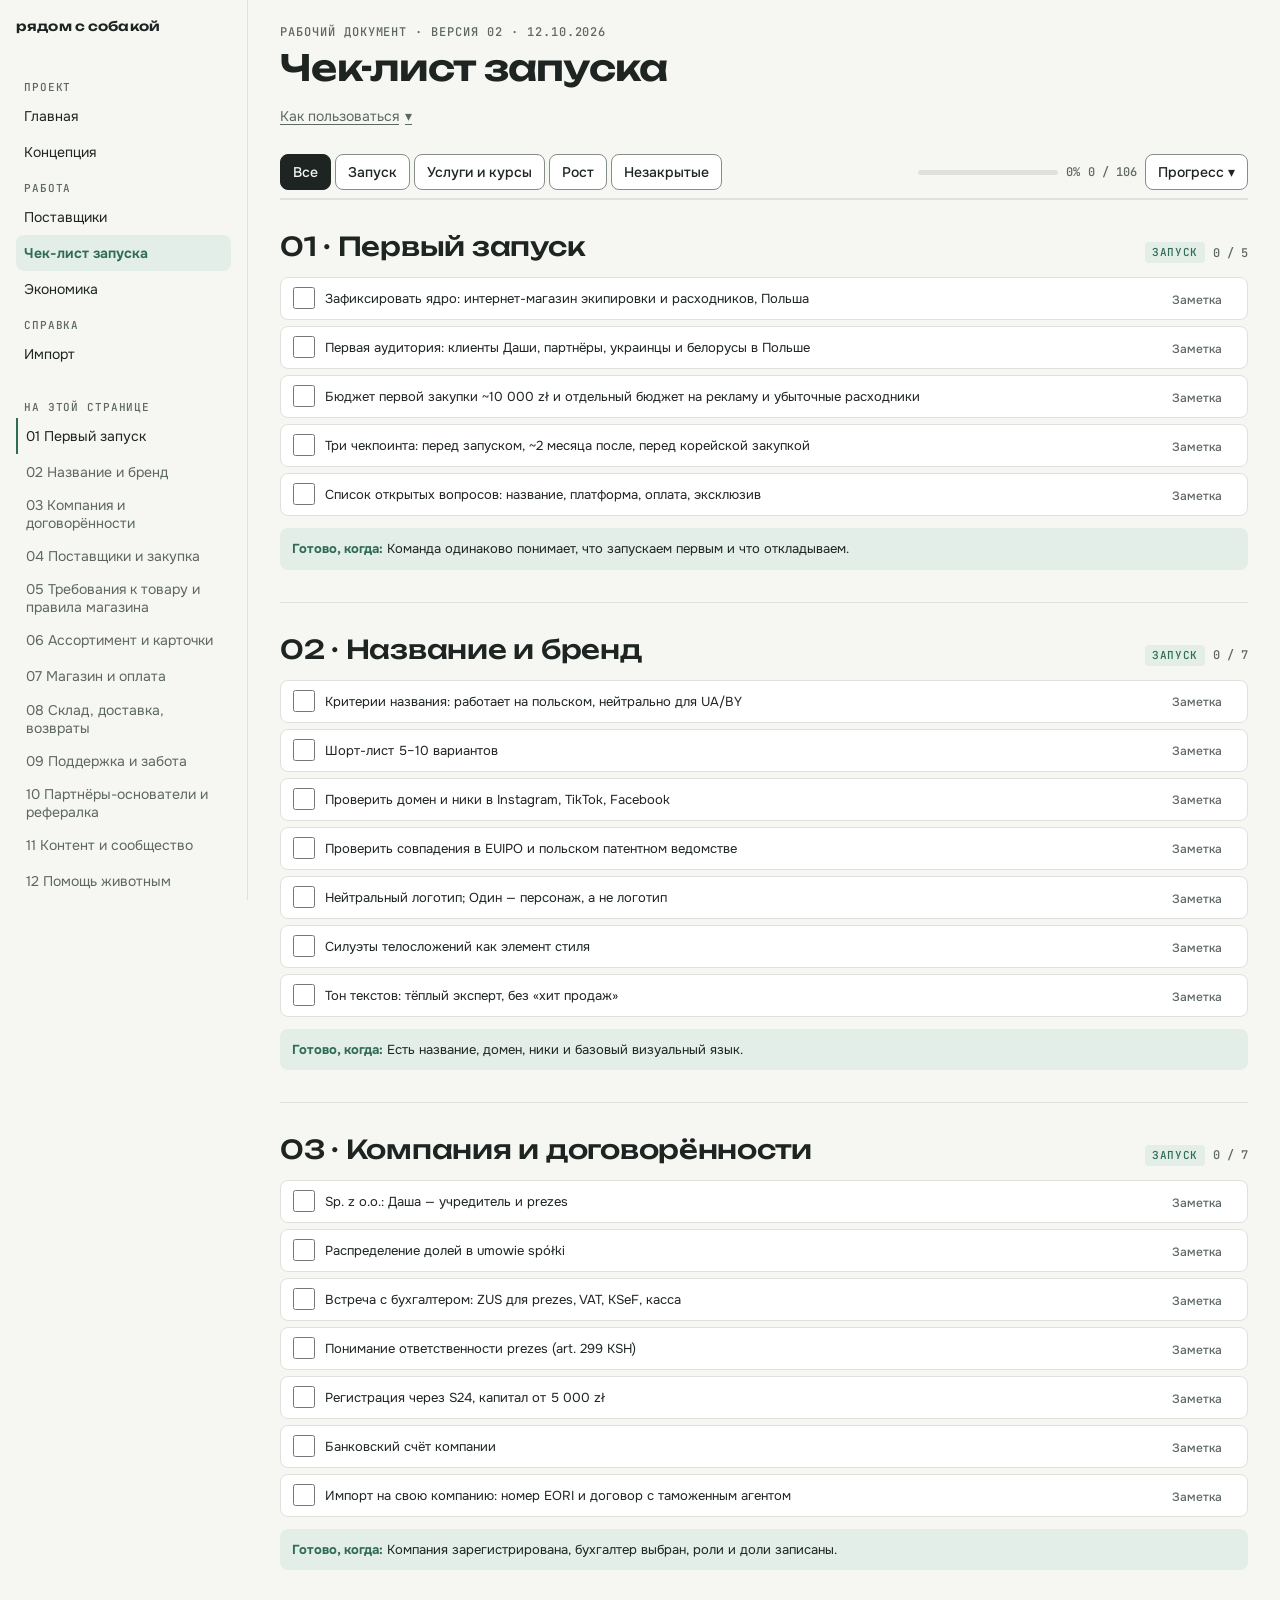
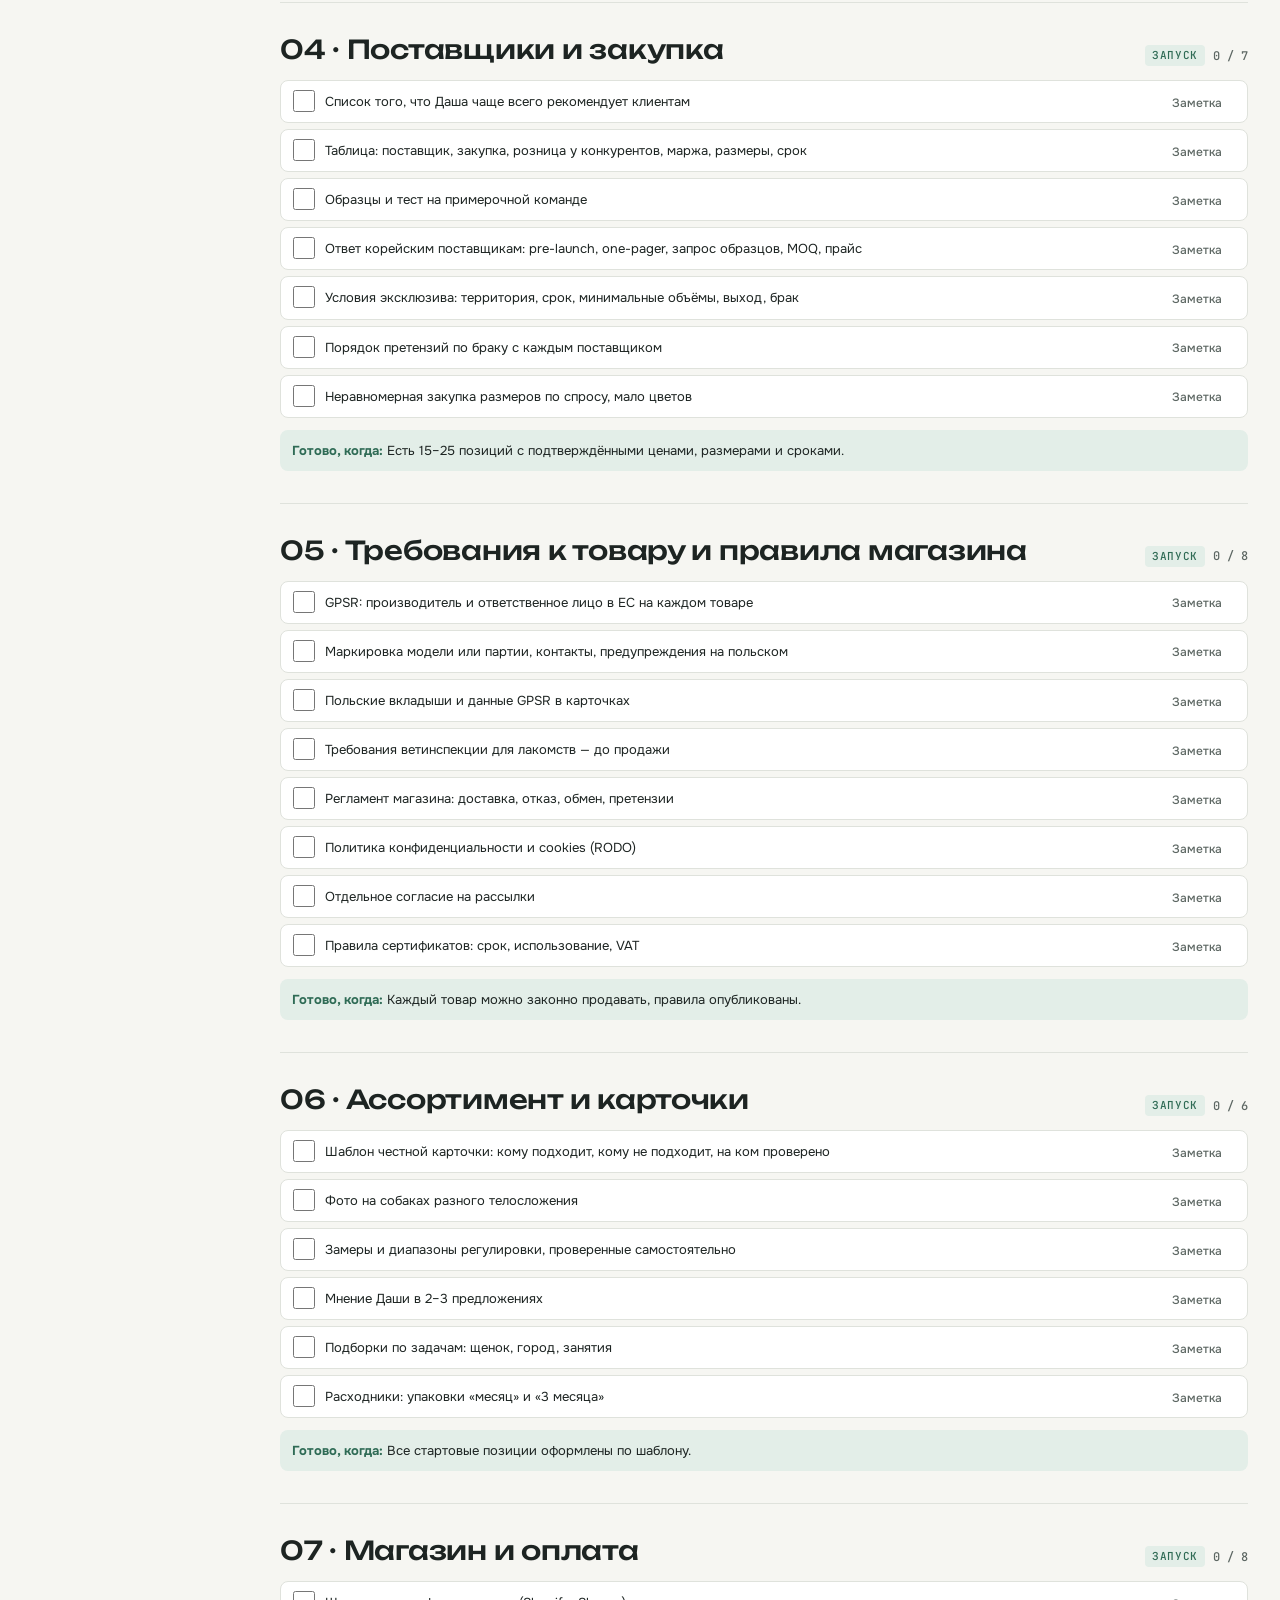
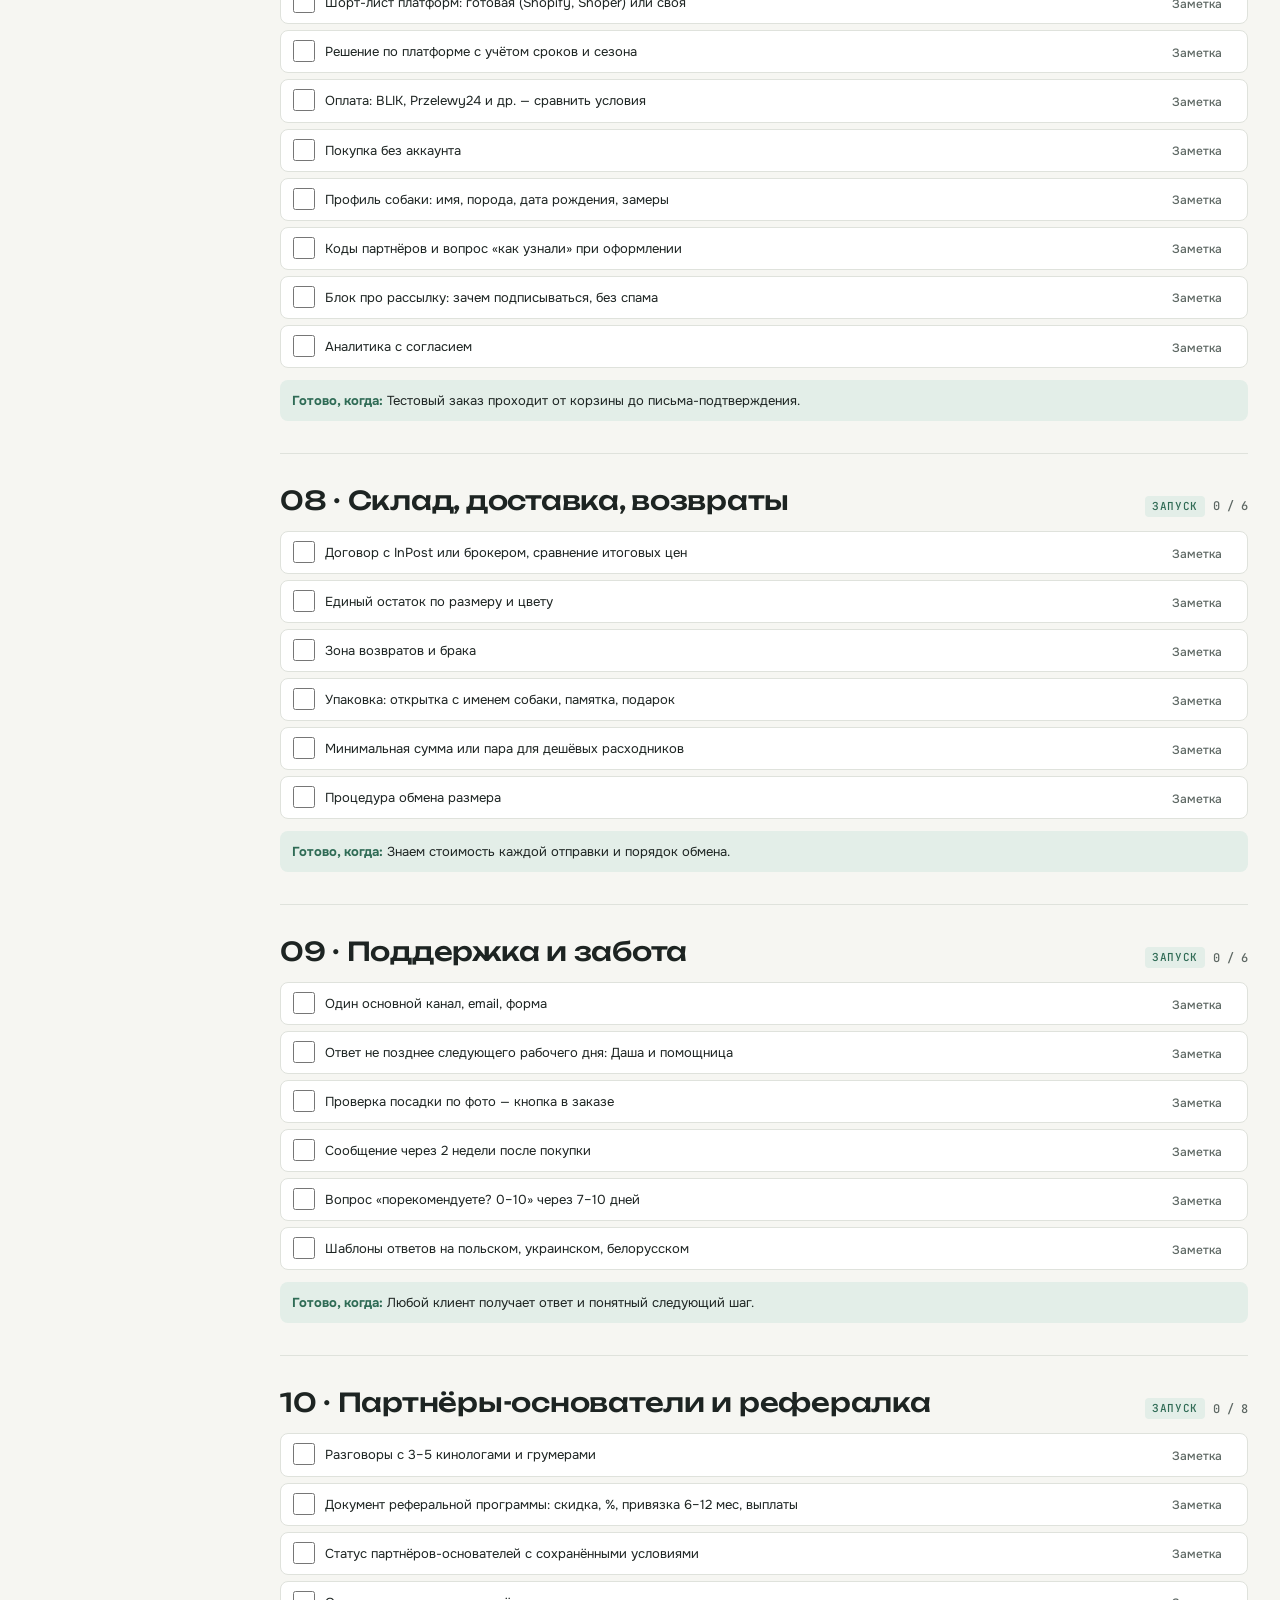
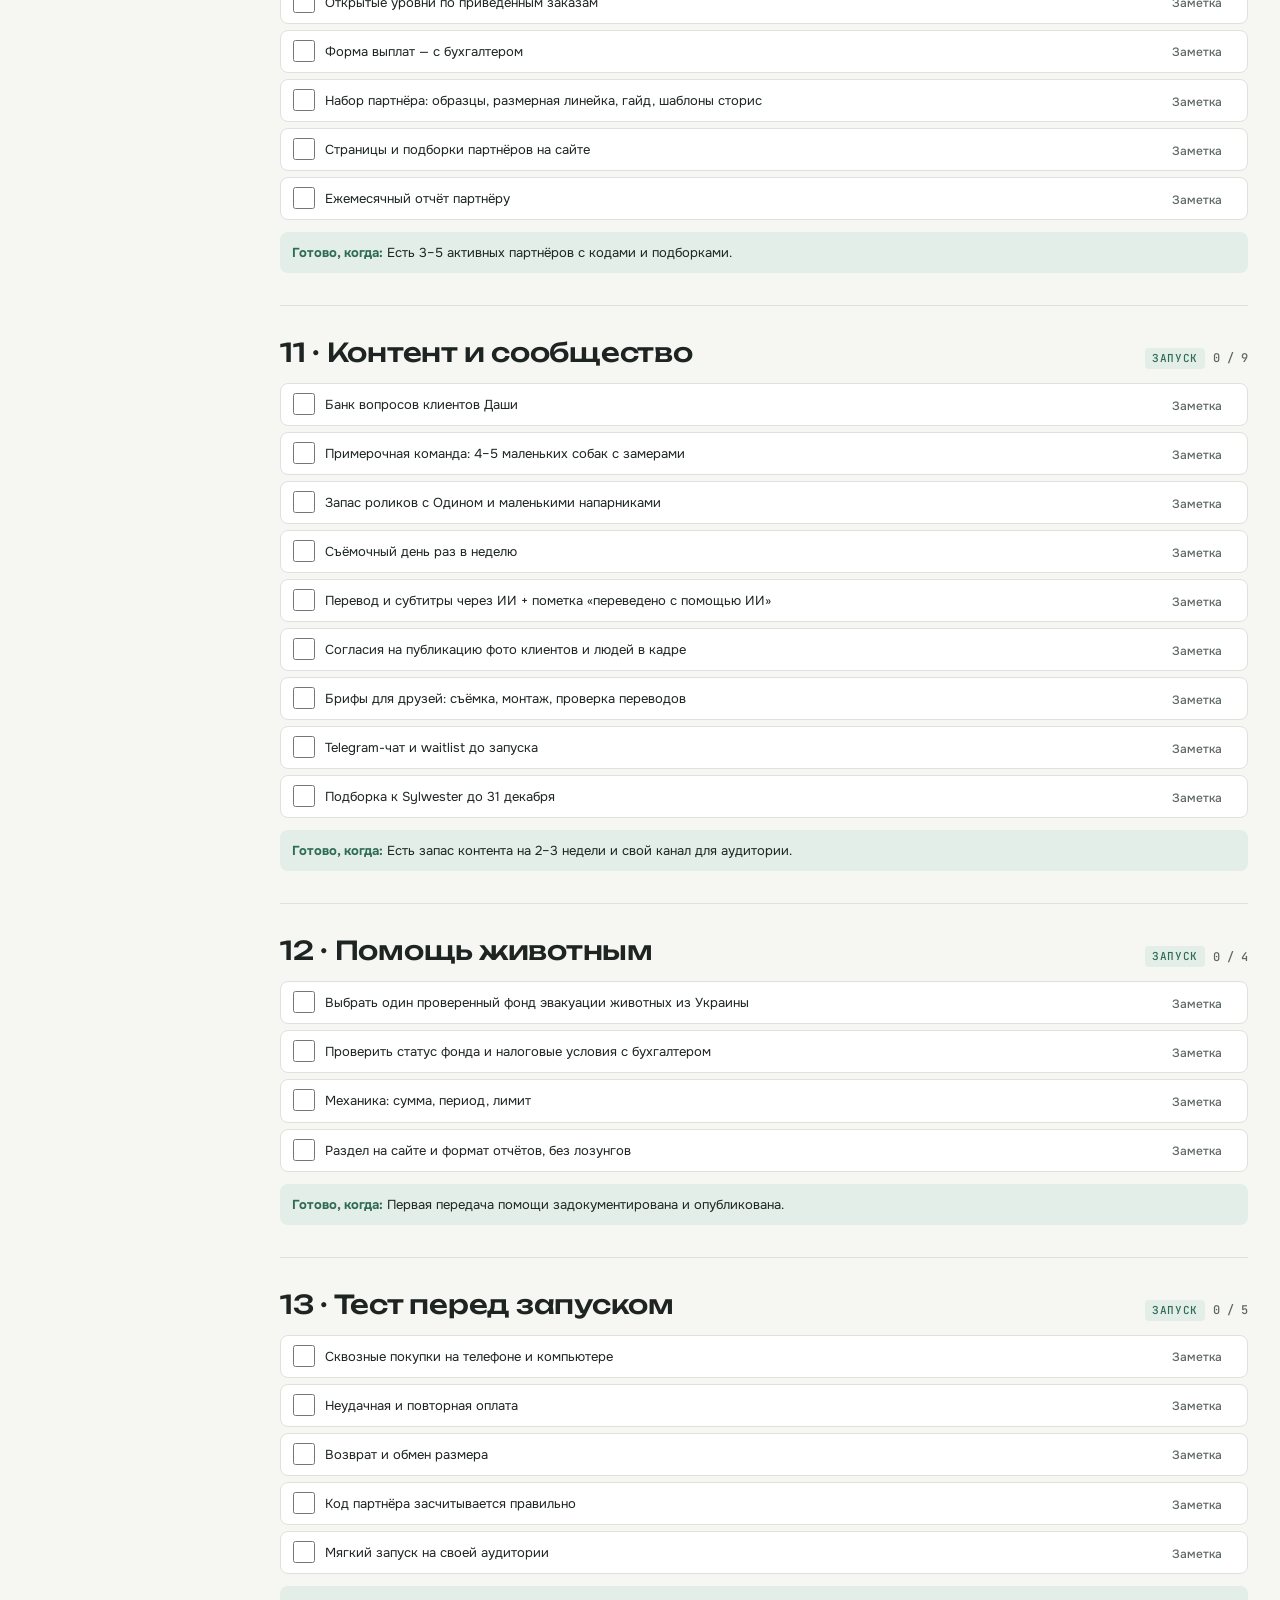
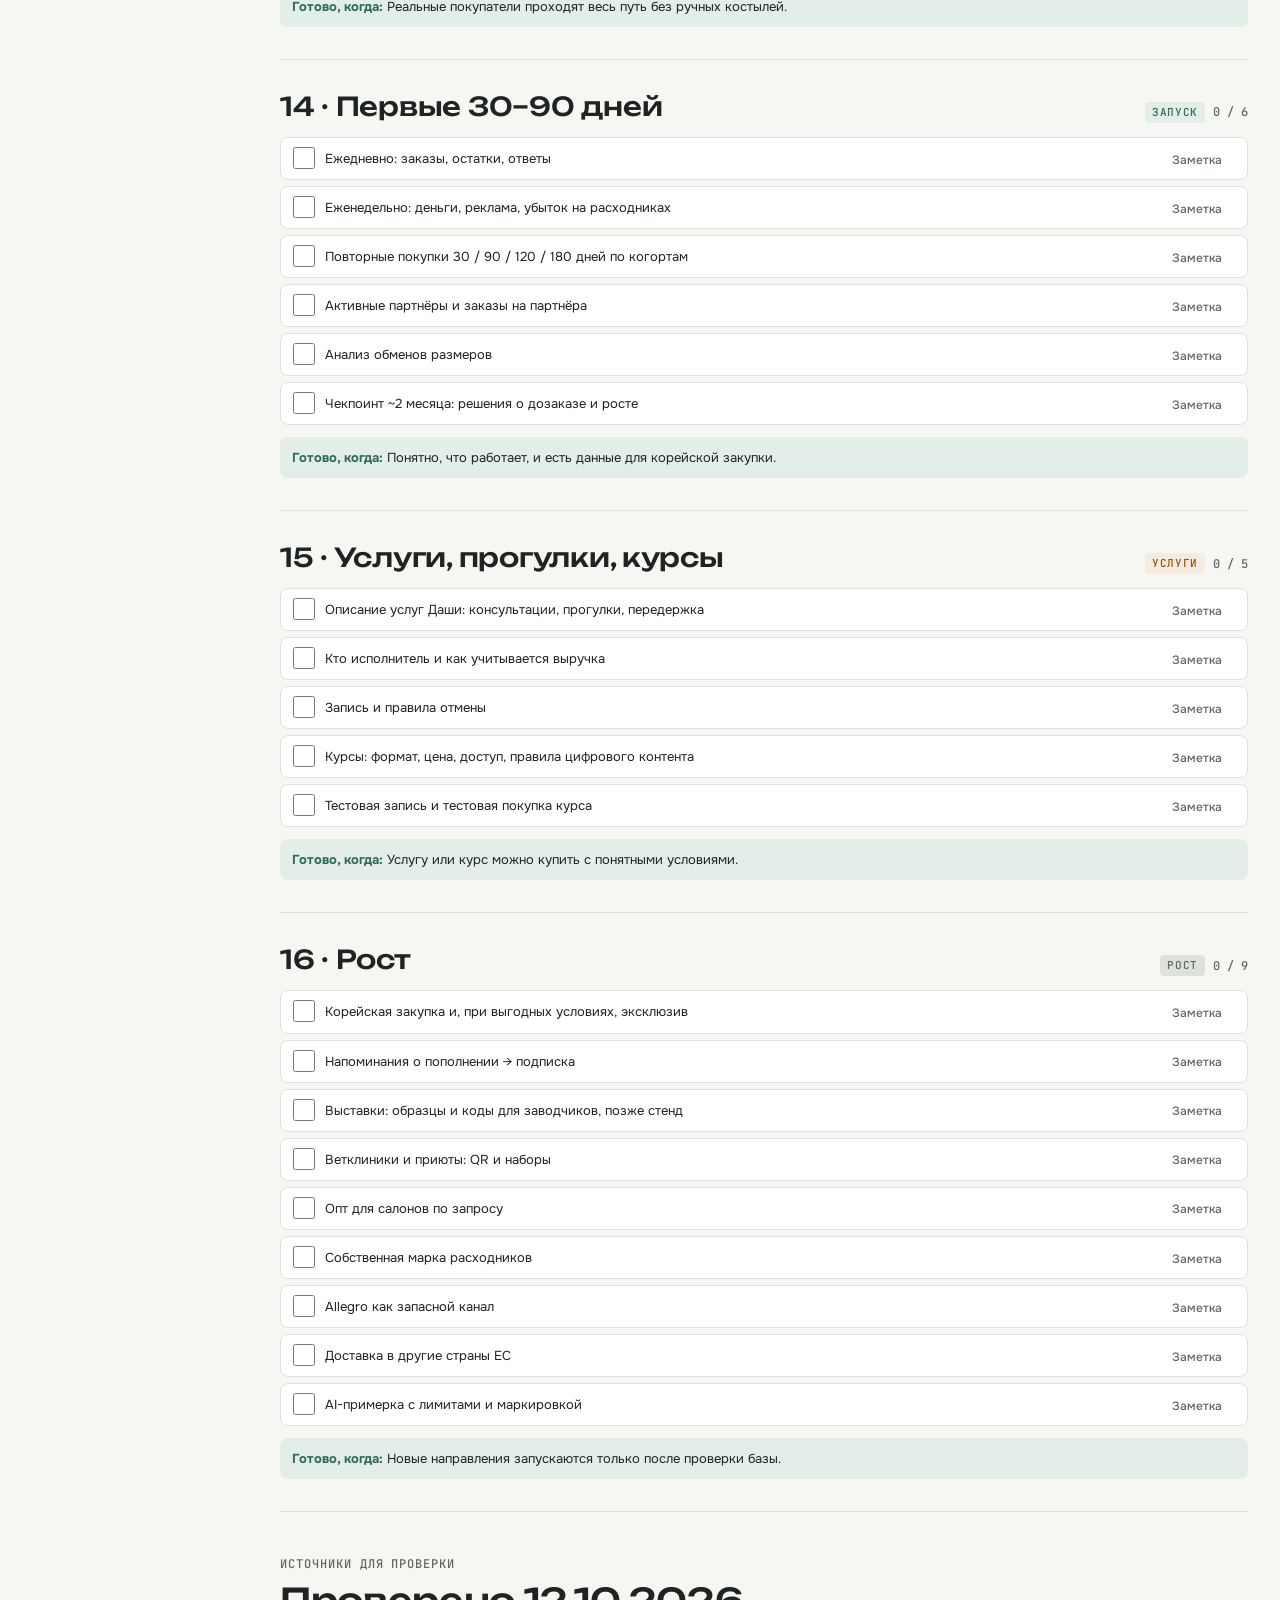
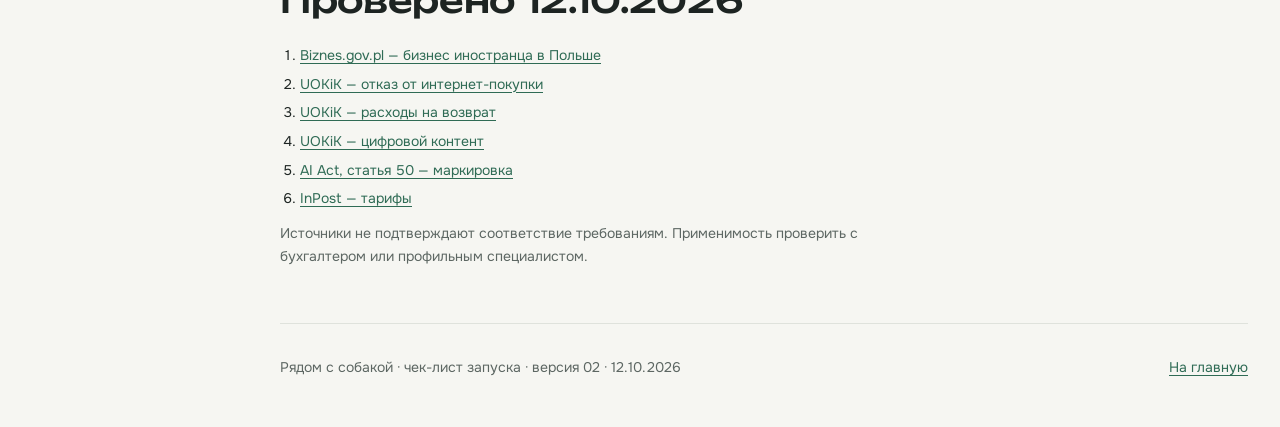
==== commit 4fdc7155: "Убрана Arena Auto: ввозим сами, на свою компанию Импорт 02, концепция, чек-лист, экономика: документ" ====
--- a/checklist.html
+++ b/checklist.html
@@ -118,7 +118,7 @@
     "Понимание ответственности prezes (art. 299 KSH)",
     "Регистрация через S24, капитал от 5 000 zł",
     "Банковский счёт компании",
-    "Договор с Arena Auto как импортёром: цены, счета, ответственность за брак"
+    "Импорт на свою компанию: номер EORI и договор с таможенным агентом"
   ], done: "Компания зарегистрирована, бухгалтер выбран, роли и доли записаны." },
   { id: "suppliers", kind: "launch", title: "Поставщики и закупка", items: [
     "Список того, что Даша чаще всего рекомендует клиентам",
--- a/styles.css
+++ b/styles.css
@@ -178,6 +178,7 @@
 .btn { display: inline-flex; align-items: center; justify-content: center; gap: 6px; min-height: var(--control-h); padding: 0 var(--sp-3); font: 500 var(--fs-sm)/1.2 var(--font-body); border-radius: var(--r-md); border: 1px solid var(--line-strong); background: var(--surface); color: var(--ink); cursor: pointer; text-decoration: none; white-space: nowrap; }
 .btn[aria-pressed="true"], .btn[aria-expanded="true"], .btn.primary { background: var(--ink); color: var(--paper); border-color: var(--ink); }
 .btn.on { border-color: var(--accent); color: var(--accent); }
+.btn.on[aria-expanded="true"] { color: var(--paper); border-color: var(--ink); }
 .btn.danger { color: var(--signal); }
 .btn.quiet { border-color: transparent; background: transparent; color: var(--muted); font-size: var(--fs-xs); }
 .btn.quiet[aria-expanded="true"] { background: transparent; color: var(--ink); border-color: transparent; }
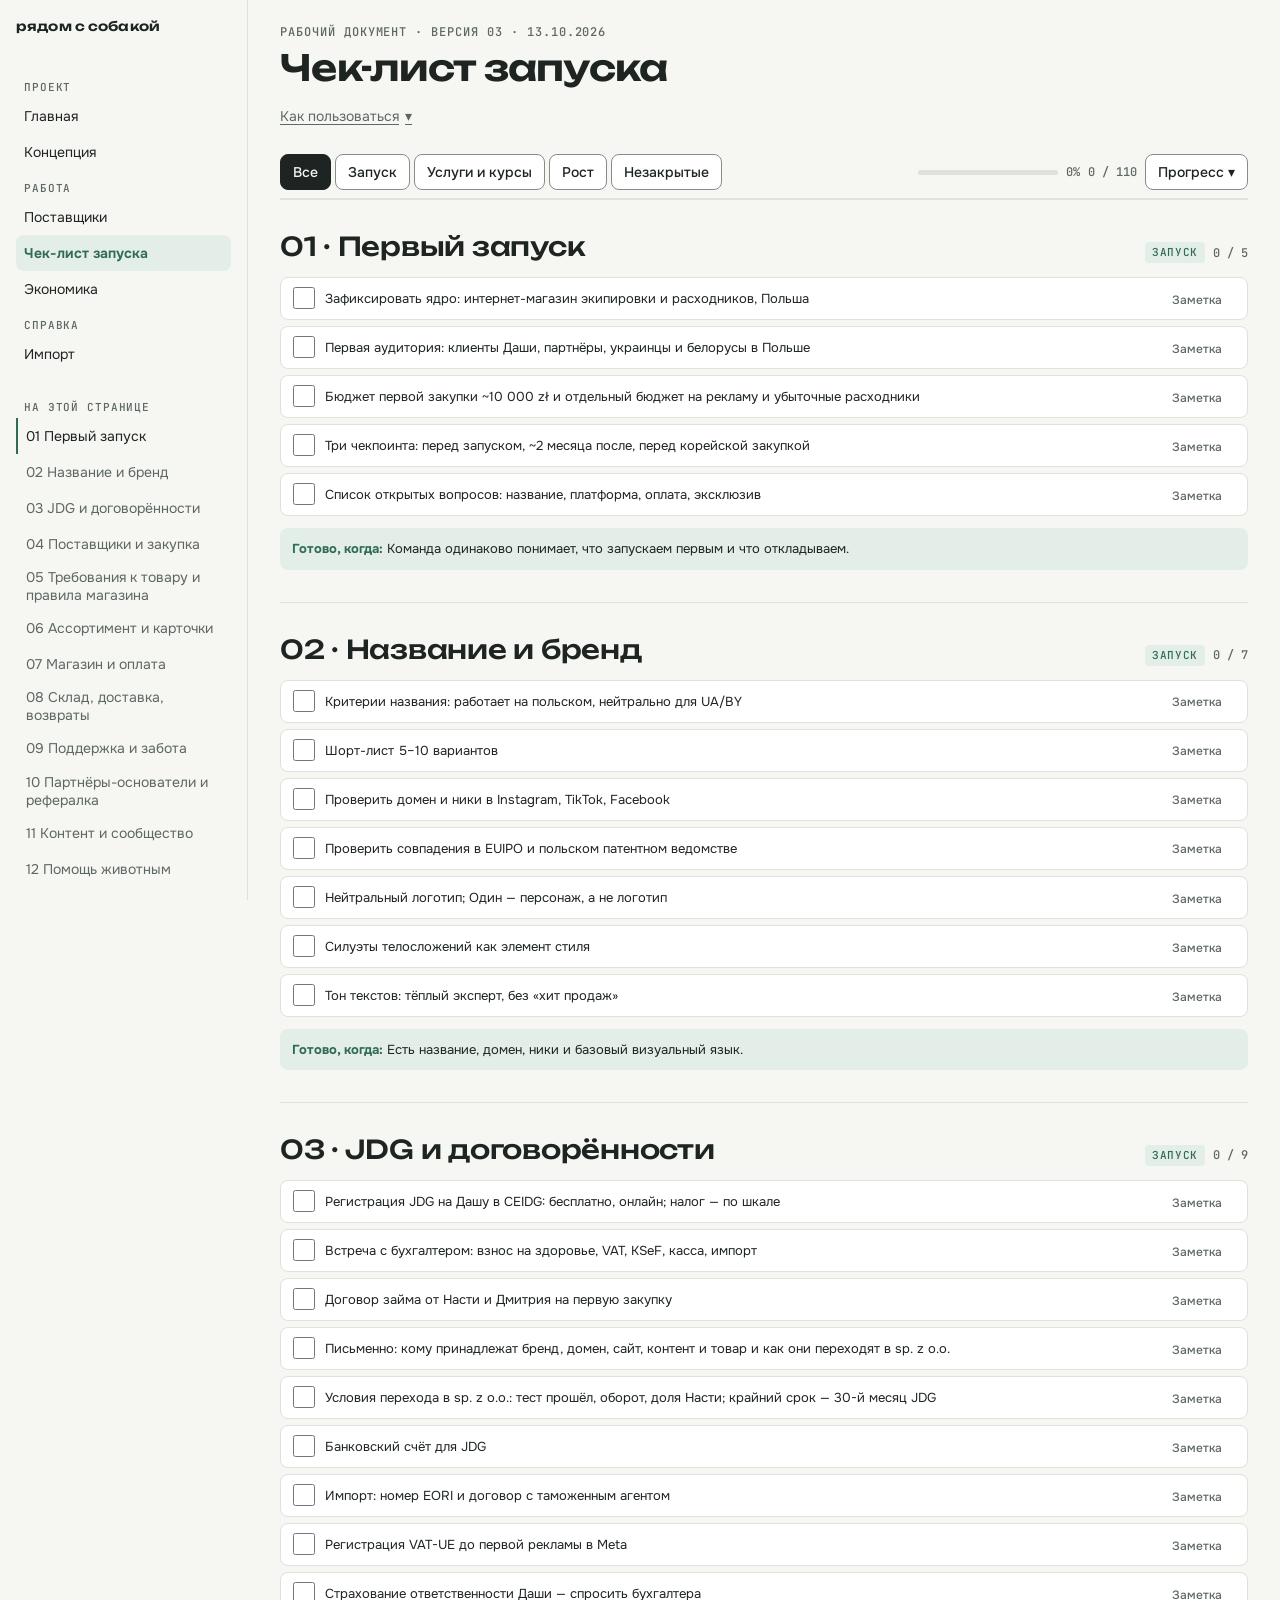
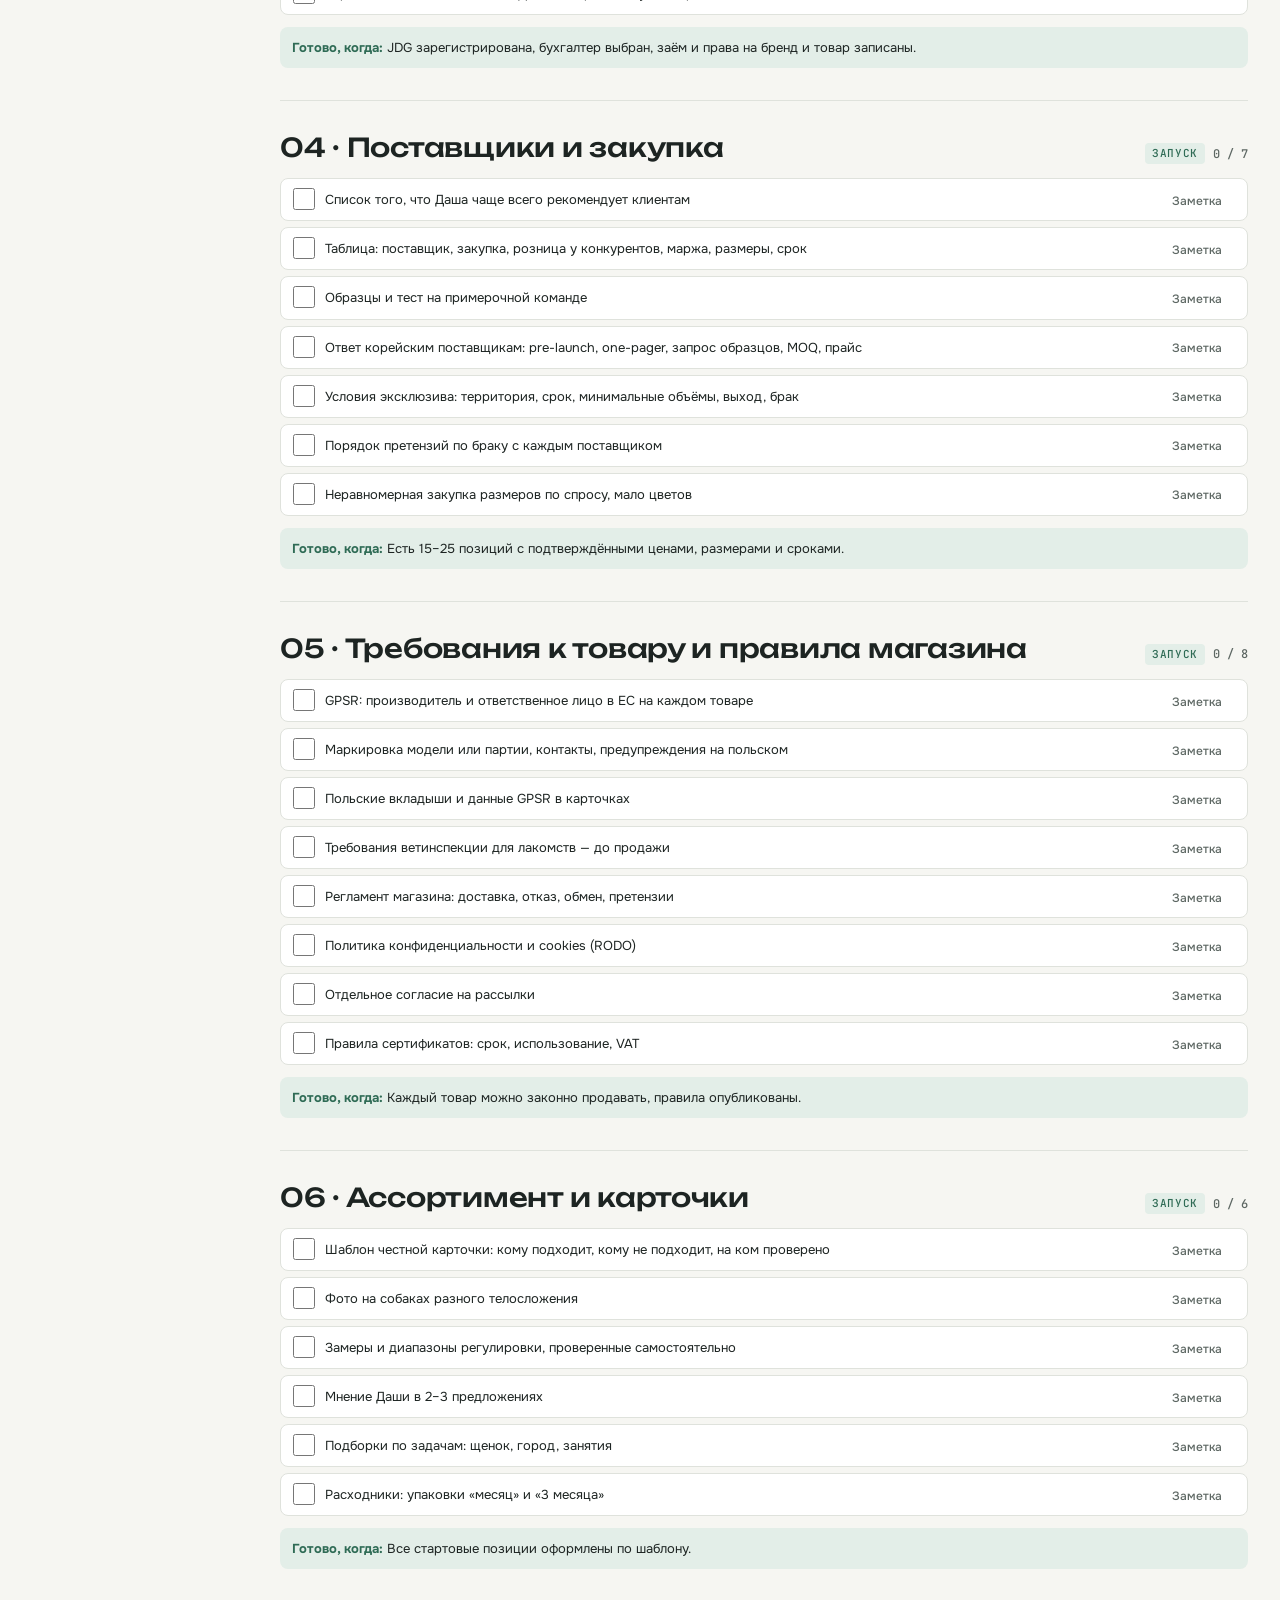
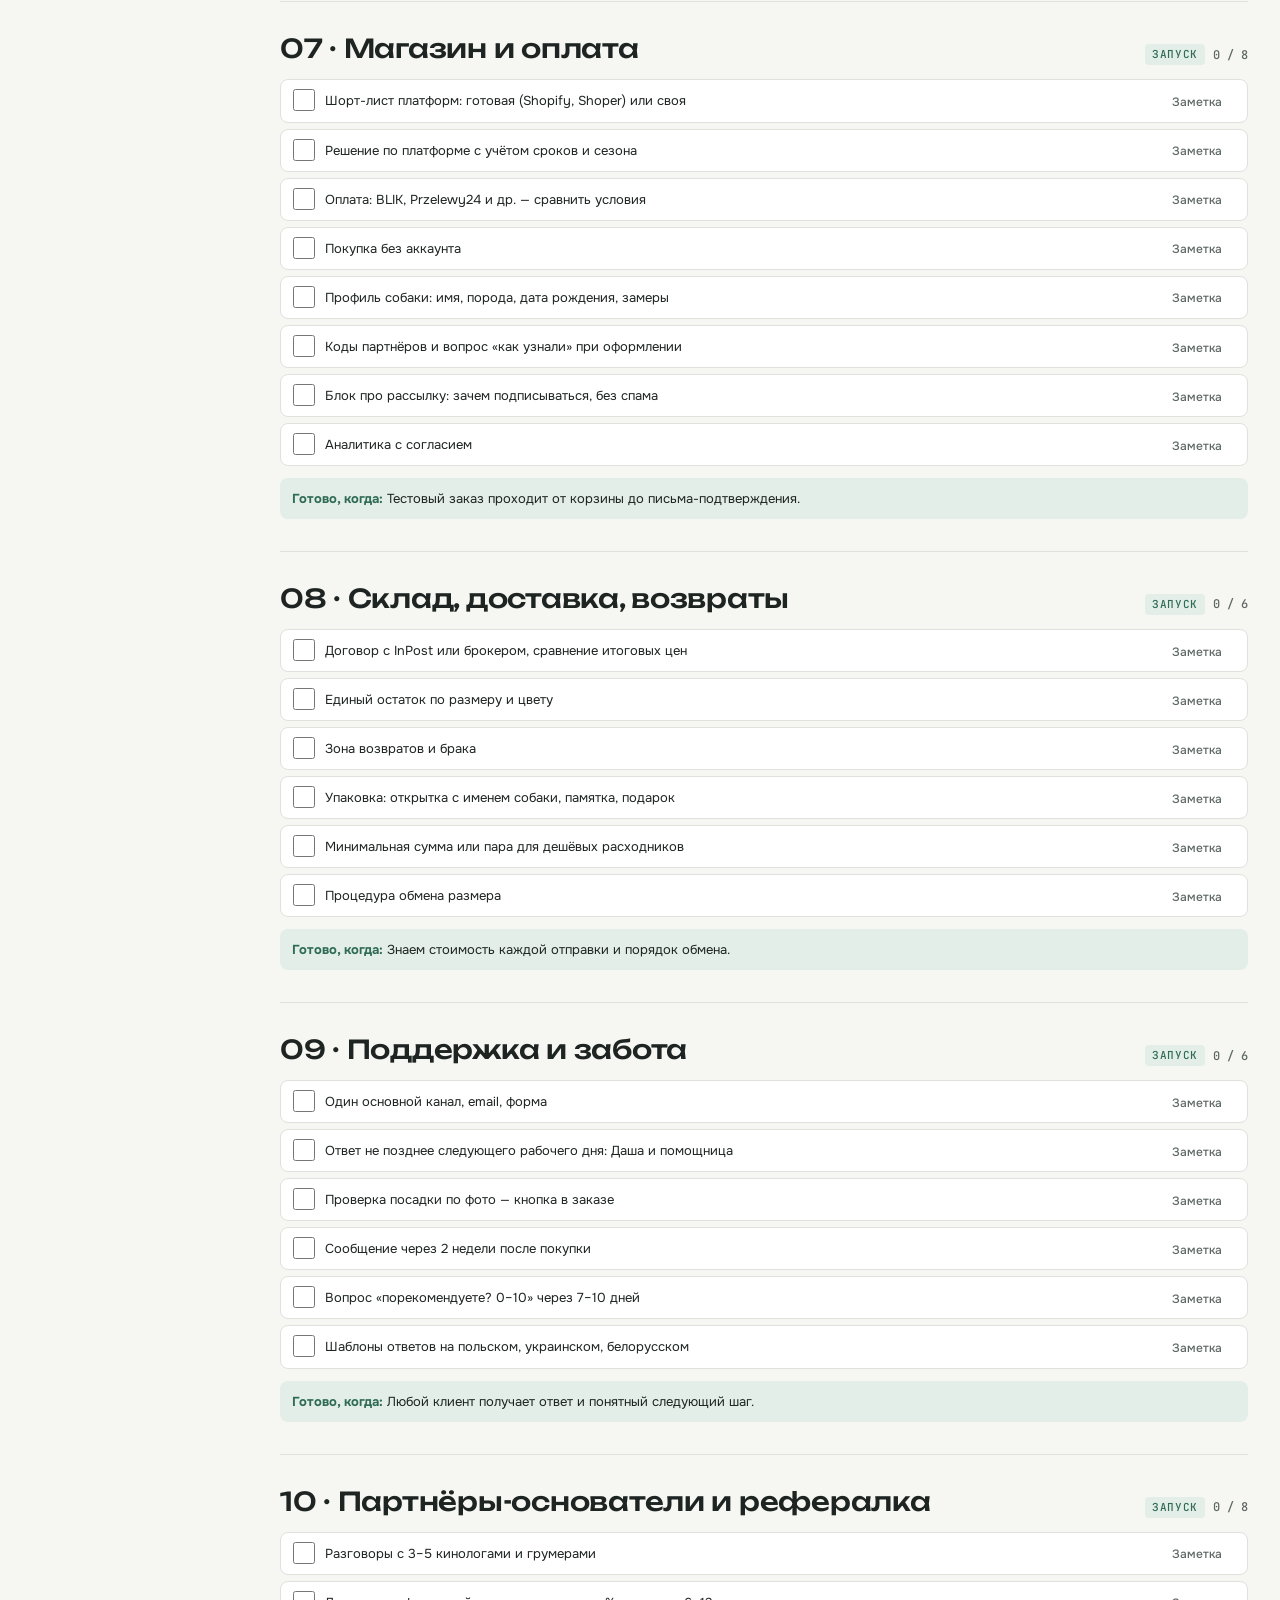
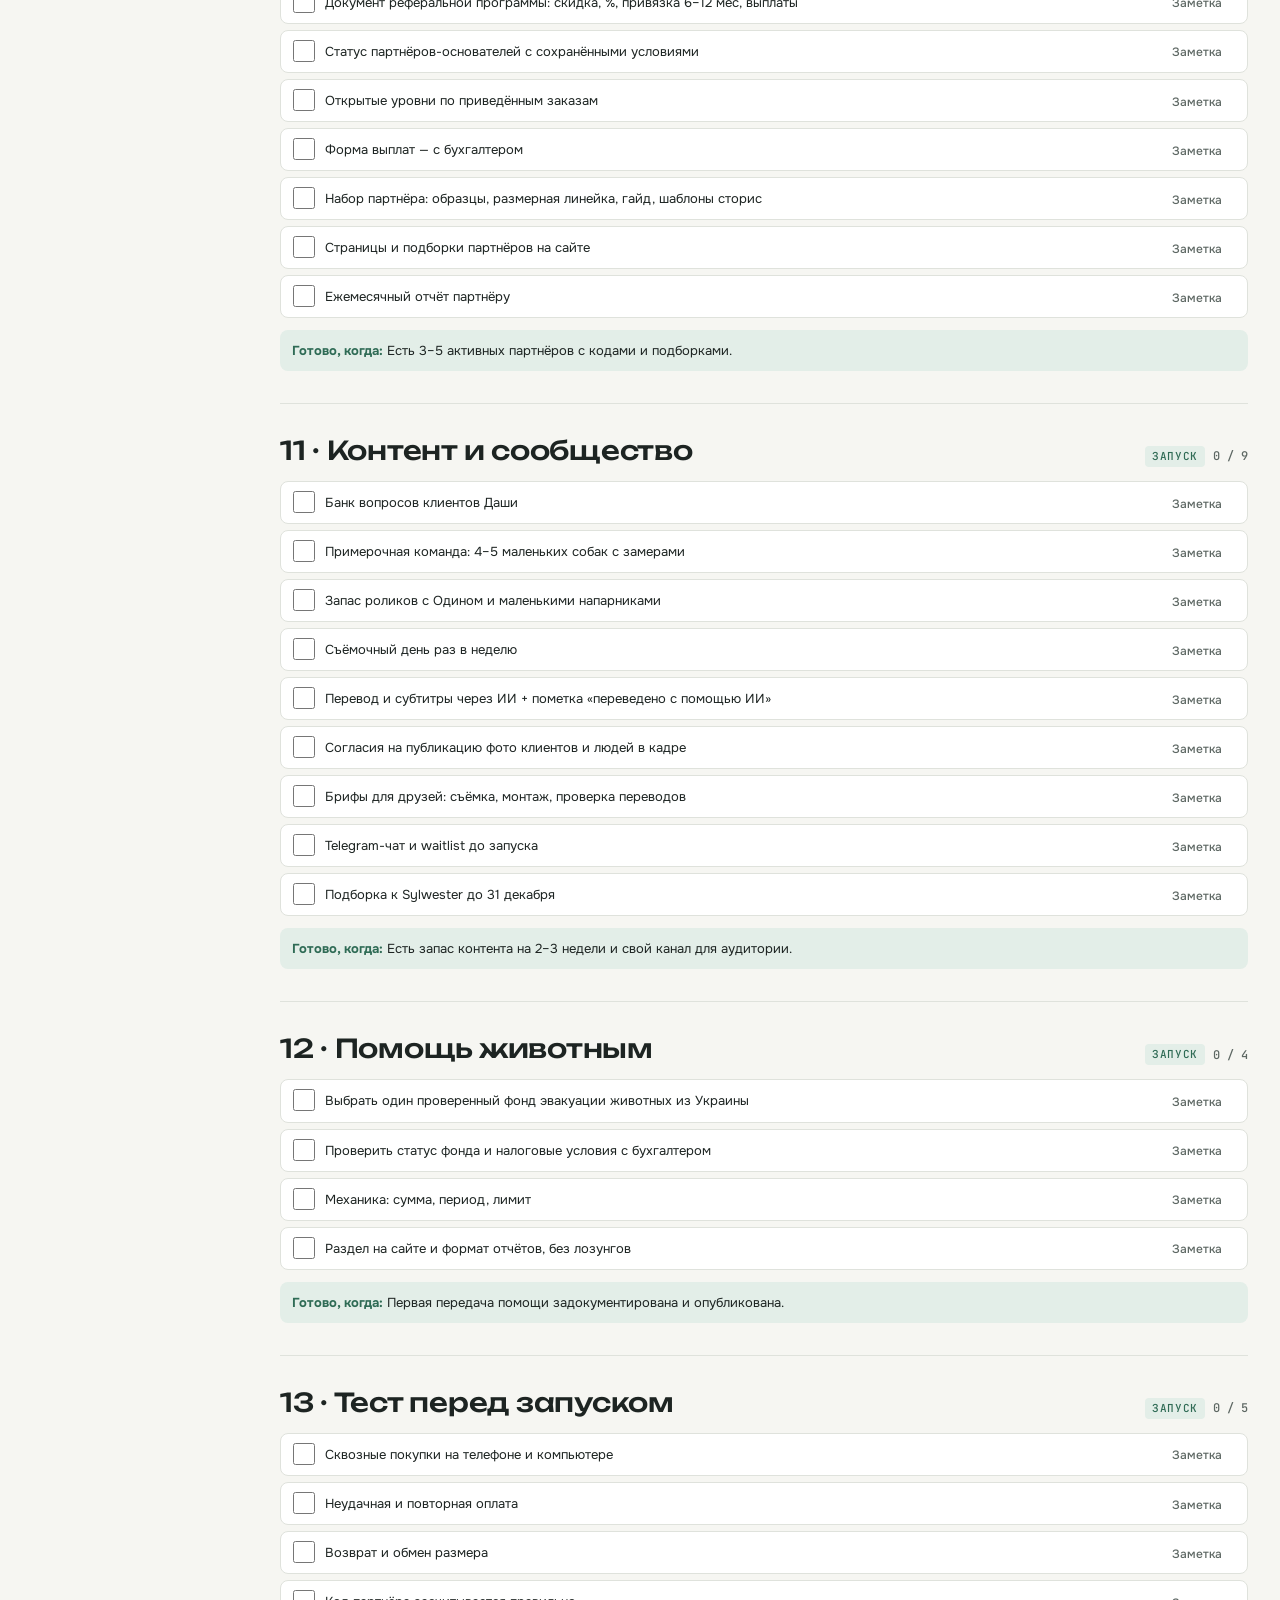
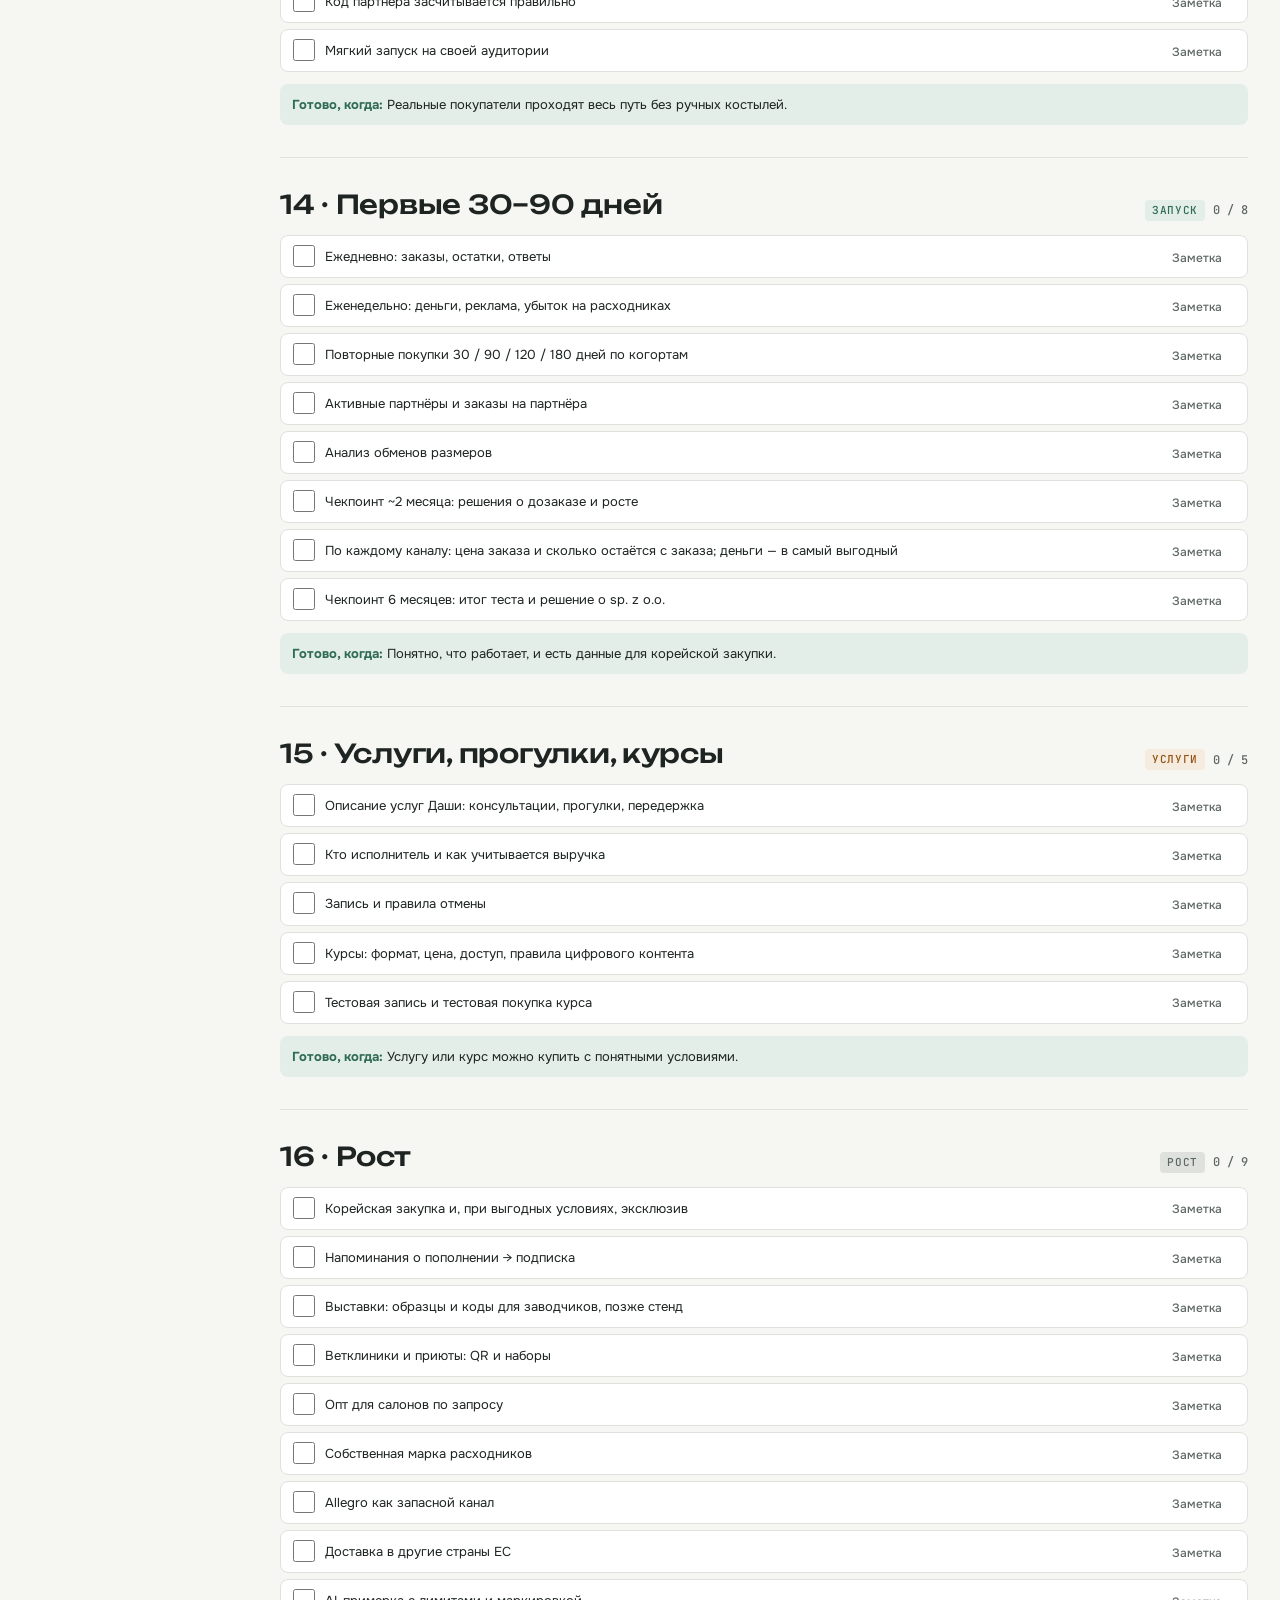
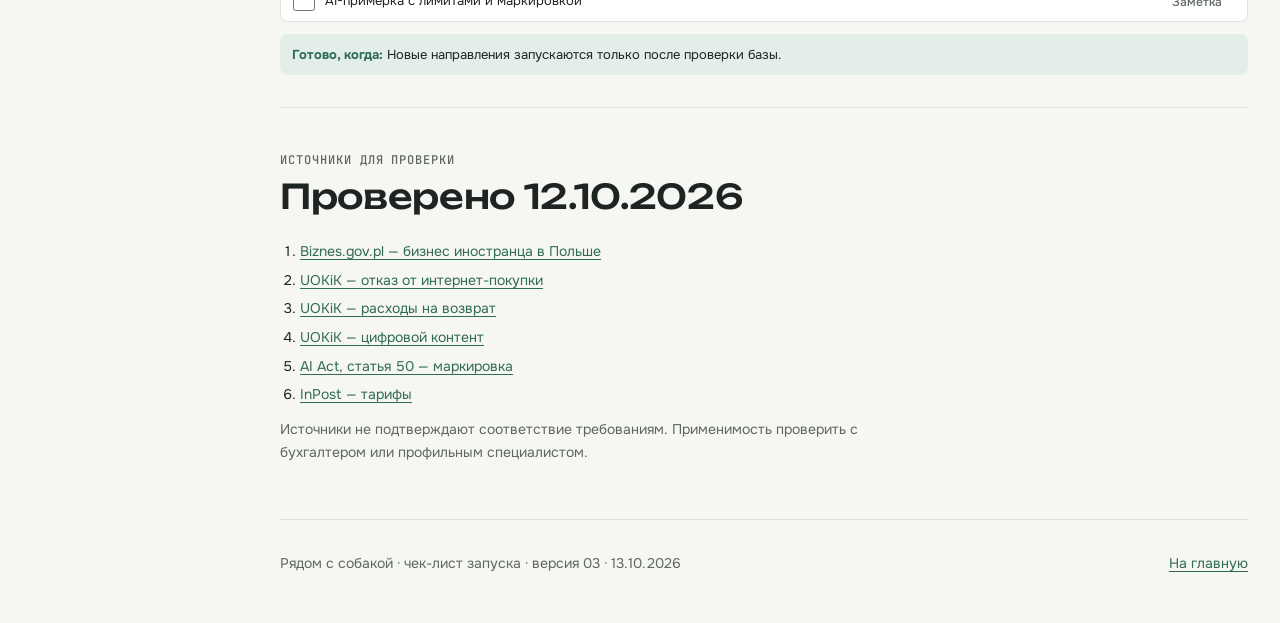
==== commit 579472a9: "Чек-лист 03: этап «JDG и договорённости», сравнение каналов по марже Co-Authored-By: Claude Opus 5.5" ====
--- a/checklist.html
+++ b/checklist.html
@@ -5,7 +5,7 @@
 <meta name="robots" content="noindex, nofollow">
 <meta name="viewport" content="width=device-width, initial-scale=1, viewport-fit=cover">
 <title>Рядом с собакой — чек-лист запуска</title>
-<meta name="description" content="Рабочий чек-лист запуска интернет-магазина для собак: юрлицо, ассортимент, партнёры, контент, лояльность, Корея.">
+<meta name="description" content="Рабочий чек-лист запуска интернет-магазина для собак: JDG на тест, ассортимент, партнёры, контент, лояльность, Корея.">
 <link rel="preconnect" href="https://fonts.googleapis.com">
 <link rel="preconnect" href="https://fonts.gstatic.com" crossorigin>
 <link rel="stylesheet" href="https://fonts.googleapis.com/css2?family=Unbounded:wght@400;500;600&family=Onest:wght@400;500;650&family=JetBrains+Mono:wght@500&display=swap">
@@ -48,7 +48,7 @@
   <details class="how" id="how">
     <summary>Как пользоваться</summary>
     <div class="col small">
-      <p>От юрлица и первой закупки до партнёров-основателей, контента и первых 90 дней. Обновлён по итогам обсуждения концепции.</p>
+      <p>От регистрации JDG и первой закупки до партнёров-основателей, контента и первых 90 дней. Обновлён 13.10.2026: тест на полгода идёт через JDG Даши, sp. z o.o. — после теста.</p>
       <p>Сначала закрываем этапы с меткой <span class="tag">запуск</span>. Метка <span class="tag new">услуги</span> нужна только перед продажей услуг и курсов, <span class="tag plain">рост</span> — после проверки базового магазина.</p>
       <p class="muted">Отметки и заметки сохраняются только в этом браузере. Чтобы перенести прогресс на другое устройство или показать команде — скачайте его файлом и загрузите там.</p>
     </div>
@@ -111,15 +111,17 @@
     "Силуэты телосложений как элемент стиля",
     "Тон текстов: тёплый эксперт, без «хит продаж»"
   ], done: "Есть название, домен, ники и базовый визуальный язык." },
-  { id: "entity", kind: "launch", title: "Компания и договорённости", items: [
-    "Sp. z o.o.: Даша — учредитель и prezes",
-    "Распределение долей в umowie spółki",
-    "Встреча с бухгалтером: ZUS для prezes, VAT, KSeF, касса",
-    "Понимание ответственности prezes (art. 299 KSH)",
-    "Регистрация через S24, капитал от 5 000 zł",
-    "Банковский счёт компании",
-    "Импорт на свою компанию: номер EORI и договор с таможенным агентом"
-  ], done: "Компания зарегистрирована, бухгалтер выбран, роли и доли записаны." },
+  { id: "entity-jdg", kind: "launch", title: "JDG и договорённости", items: [
+    "Регистрация JDG на Дашу в CEIDG: бесплатно, онлайн; налог — по шкале",
+    "Встреча с бухгалтером: взнос на здоровье, VAT, KSeF, касса, импорт",
+    "Договор займа от Насти и Дмитрия на первую закупку",
+    "Письменно: кому принадлежат бренд, домен, сайт, контент и товар и как они переходят в sp. z o.o.",
+    "Условия перехода в sp. z o.o.: тест прошёл, оборот, доля Насти; крайний срок — 30-й месяц JDG",
+    "Банковский счёт для JDG",
+    "Импорт: номер EORI и договор с таможенным агентом",
+    "Регистрация VAT-UE до первой рекламы в Meta",
+    "Страхование ответственности Даши — спросить бухгалтера"
+  ], done: "JDG зарегистрирована, бухгалтер выбран, заём и права на бренд и товар записаны." },
   { id: "suppliers", kind: "launch", title: "Поставщики и закупка", items: [
     "Список того, что Даша чаще всего рекомендует клиентам",
     "Таблица: поставщик, закупка, розница у конкурентов, маржа, размеры, срок",
@@ -213,7 +215,9 @@
     "Повторные покупки 30 / 90 / 120 / 180 дней по когортам",
     "Активные партнёры и заказы на партнёра",
     "Анализ обменов размеров",
-    "Чекпоинт ~2 месяца: решения о дозаказе и росте"
+    "Чекпоинт ~2 месяца: решения о дозаказе и росте",
+    "По каждому каналу: цена заказа и сколько остаётся с заказа; деньги — в самый выгодный",
+    "Чекпоинт 6 месяцев: итог теста и решение о sp. z o.o."
   ], done: "Понятно, что работает, и есть данные для корейской закупки." },
   { id: "services", kind: "services", title: "Услуги, прогулки, курсы", items: [
     "Описание услуг Даши: консультации, прогулки, передержка",
